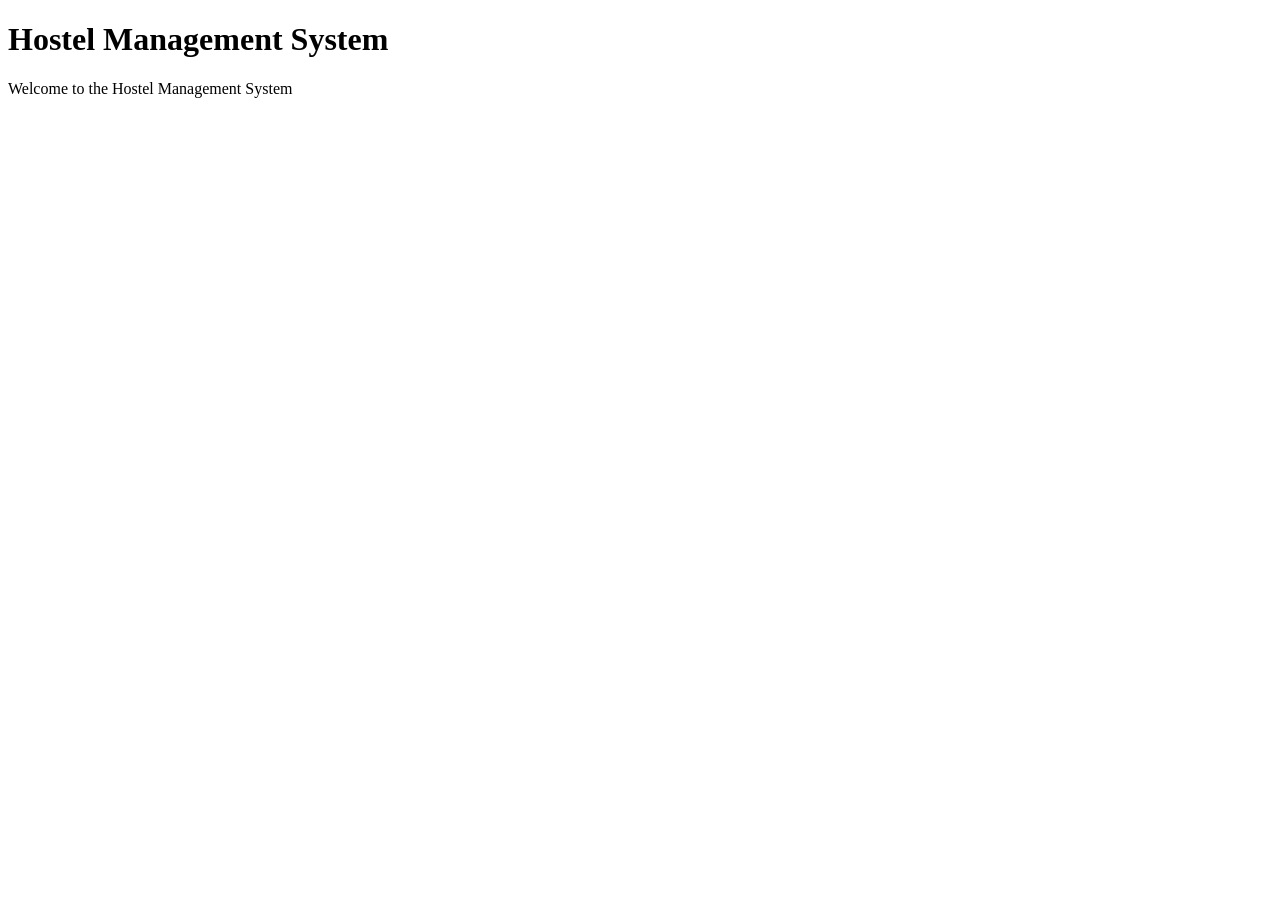
==== index.html @ b4af3daa "feat: Adding home page" ====
<!DOCTYPE html>
<html lang="en">
<head>
    <meta charset="UTF-8">
    <meta name="viewport" content="width=device-width, initial-scale=1.0">
    <title>Hostel Management System</title>
</head>
<body>
    <h1>Hostel Management System</h1>
    <p>Welcome to the Hostel Management System</p>
    <a href=""></a>
</body>
</html>
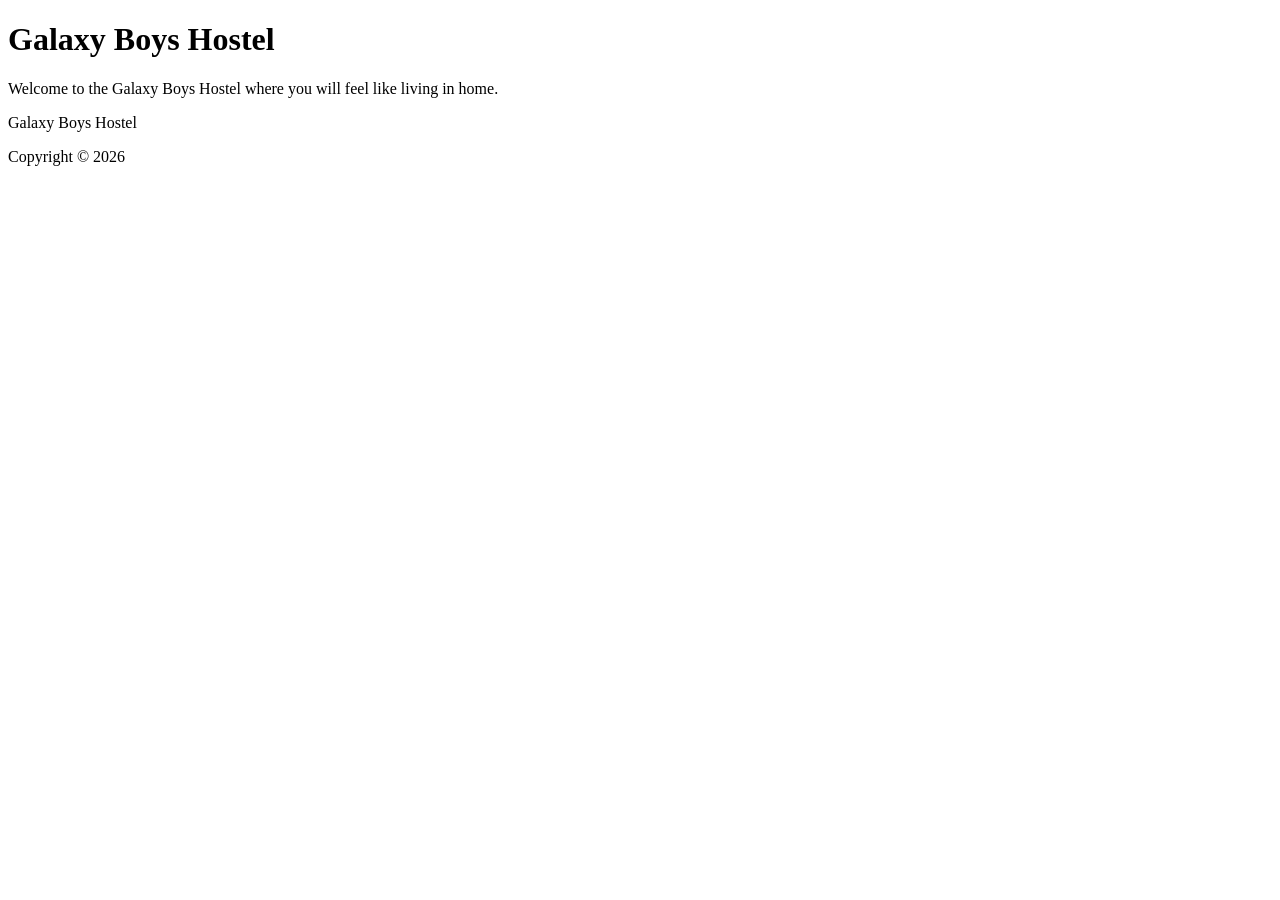
==== commit 23add1db: "Update project files" ====
--- a/index.html
+++ b/index.html
@@ -1,13 +1,19 @@
 <!DOCTYPE html>
 <html lang="en">
-<head>
-    <meta charset="UTF-8">
-    <meta name="viewport" content="width=device-width, initial-scale=1.0">
-    <title>Hostel Management System</title>
-</head>
-<body>
-    <h1>Hostel Management System</h1>
-    <p>Welcome to the Hostel Management System</p>
-    <a href=""></a>
-</body>
+    <head>
+        <meta charset="UTF-8">
+        <meta name="viewport" content="width=device-width, initial-scale=1.0">
+        <title>Hostel Management System</title>
+    </head>
+    <body>
+        <h1>Galaxy Boys Hostel</h1>
+        <p>Welcome to the Galaxy Boys Hostel where you will feel like living in home.</p>
+    </body>
+    <footer class="footer" href="style.css" >
+        <div class="footer-container">
+            <p>Galaxy Boys Hostel</p>
+            <p>Copyright &copy; 2026</p>
+        </div>
+    </footer>
+    <link rel="stylesheet" href="style.css">
 </html>
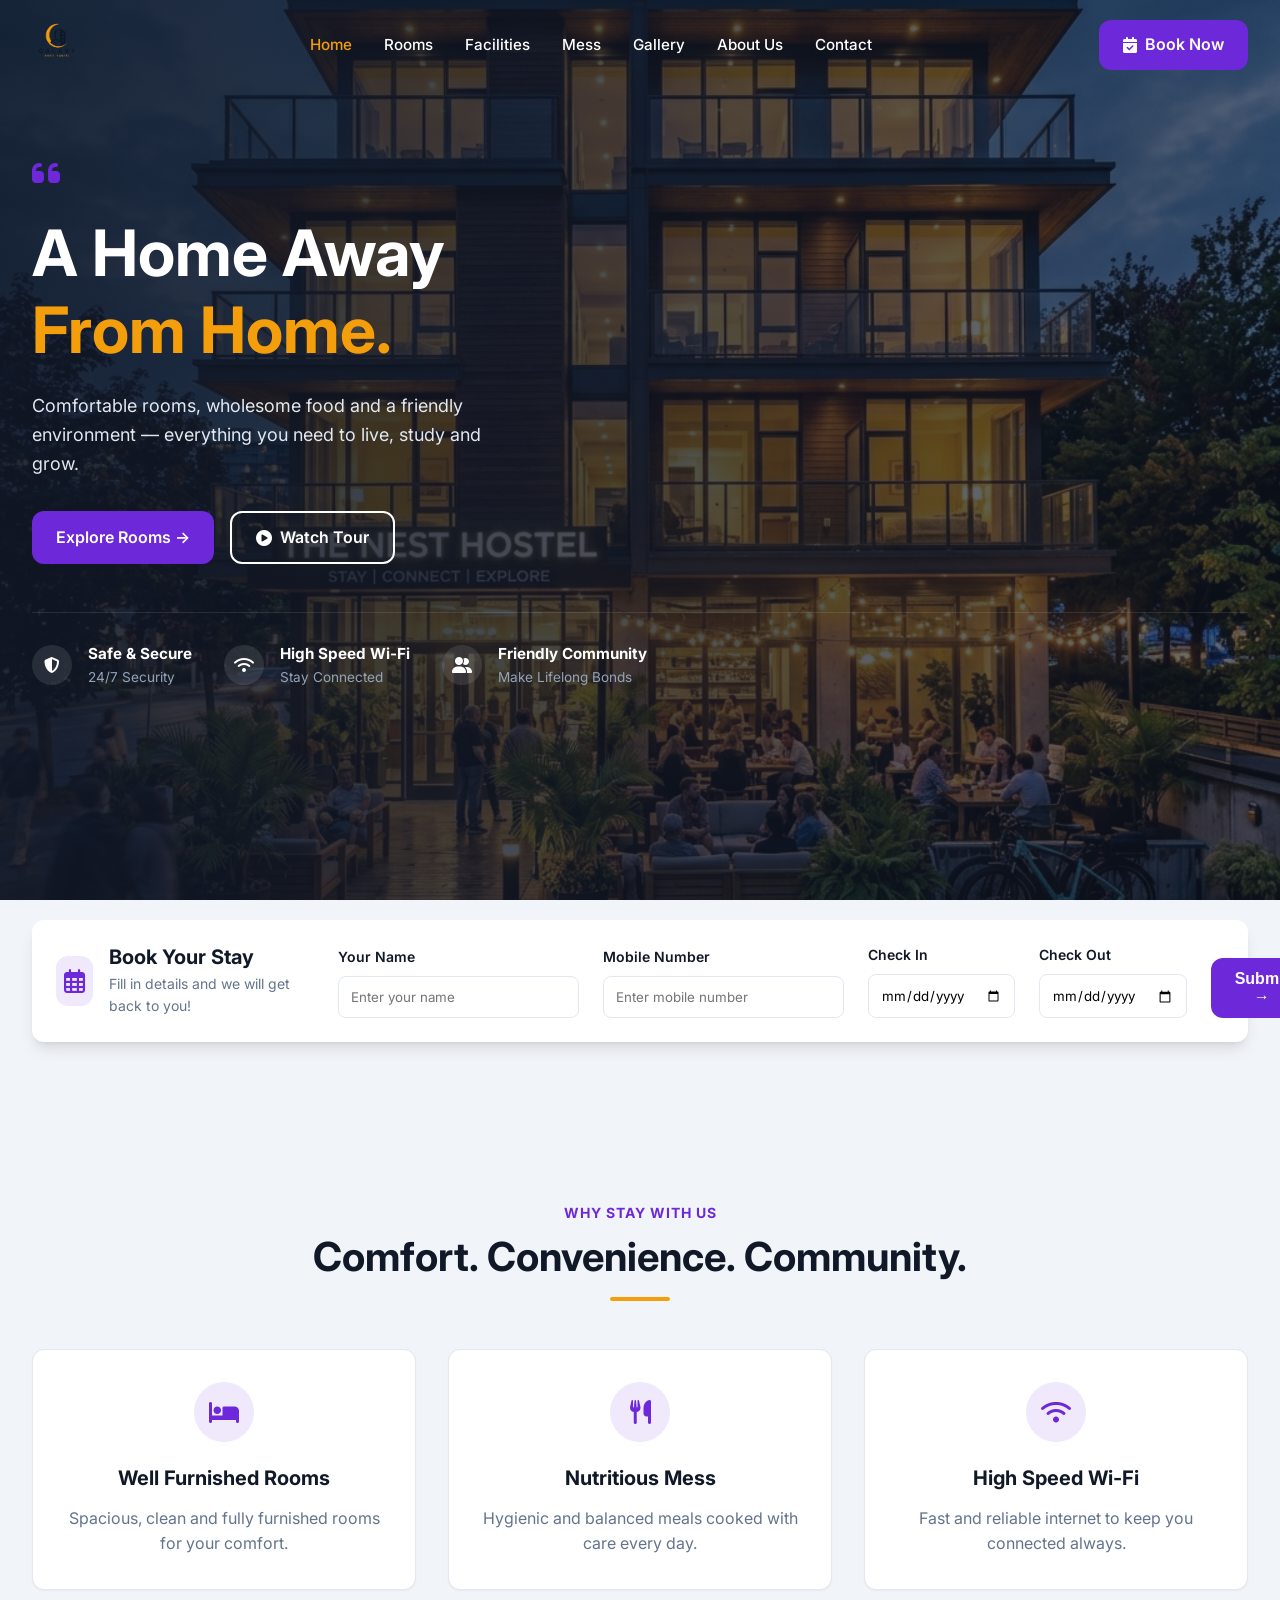
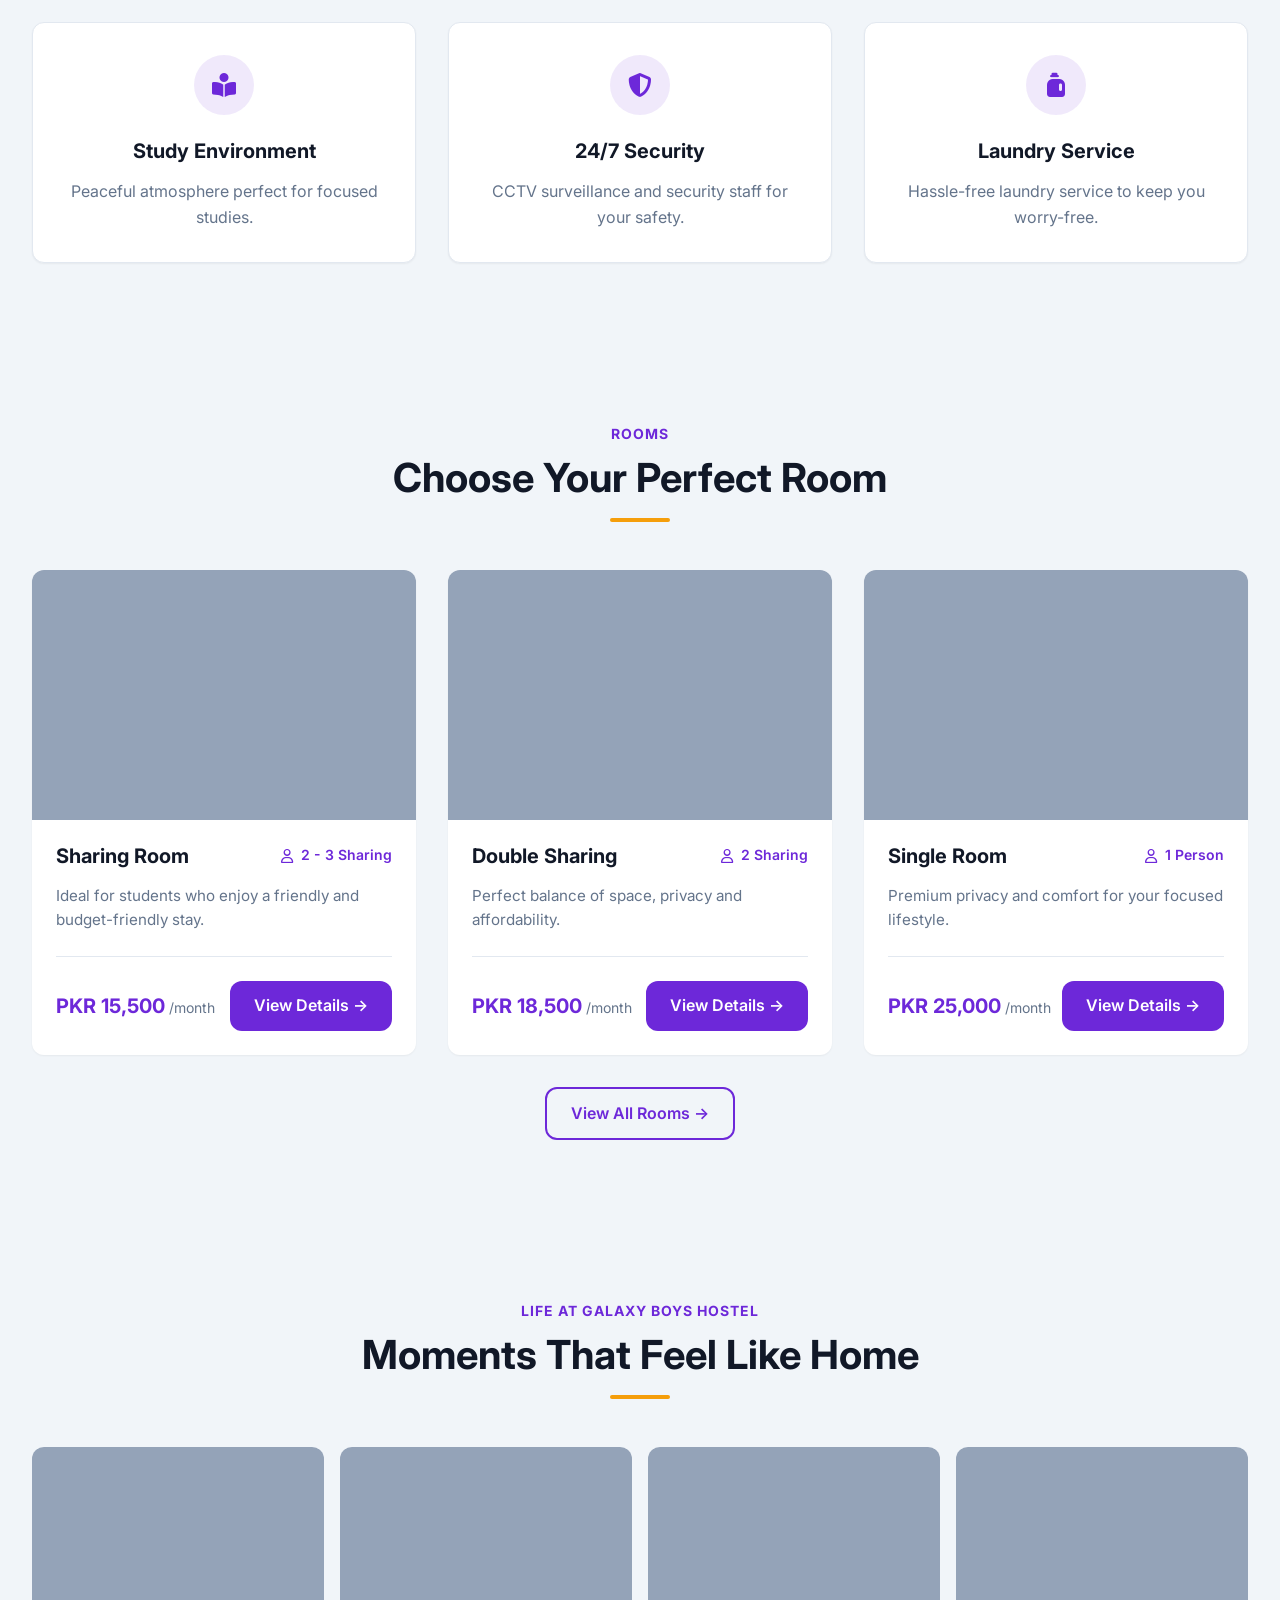
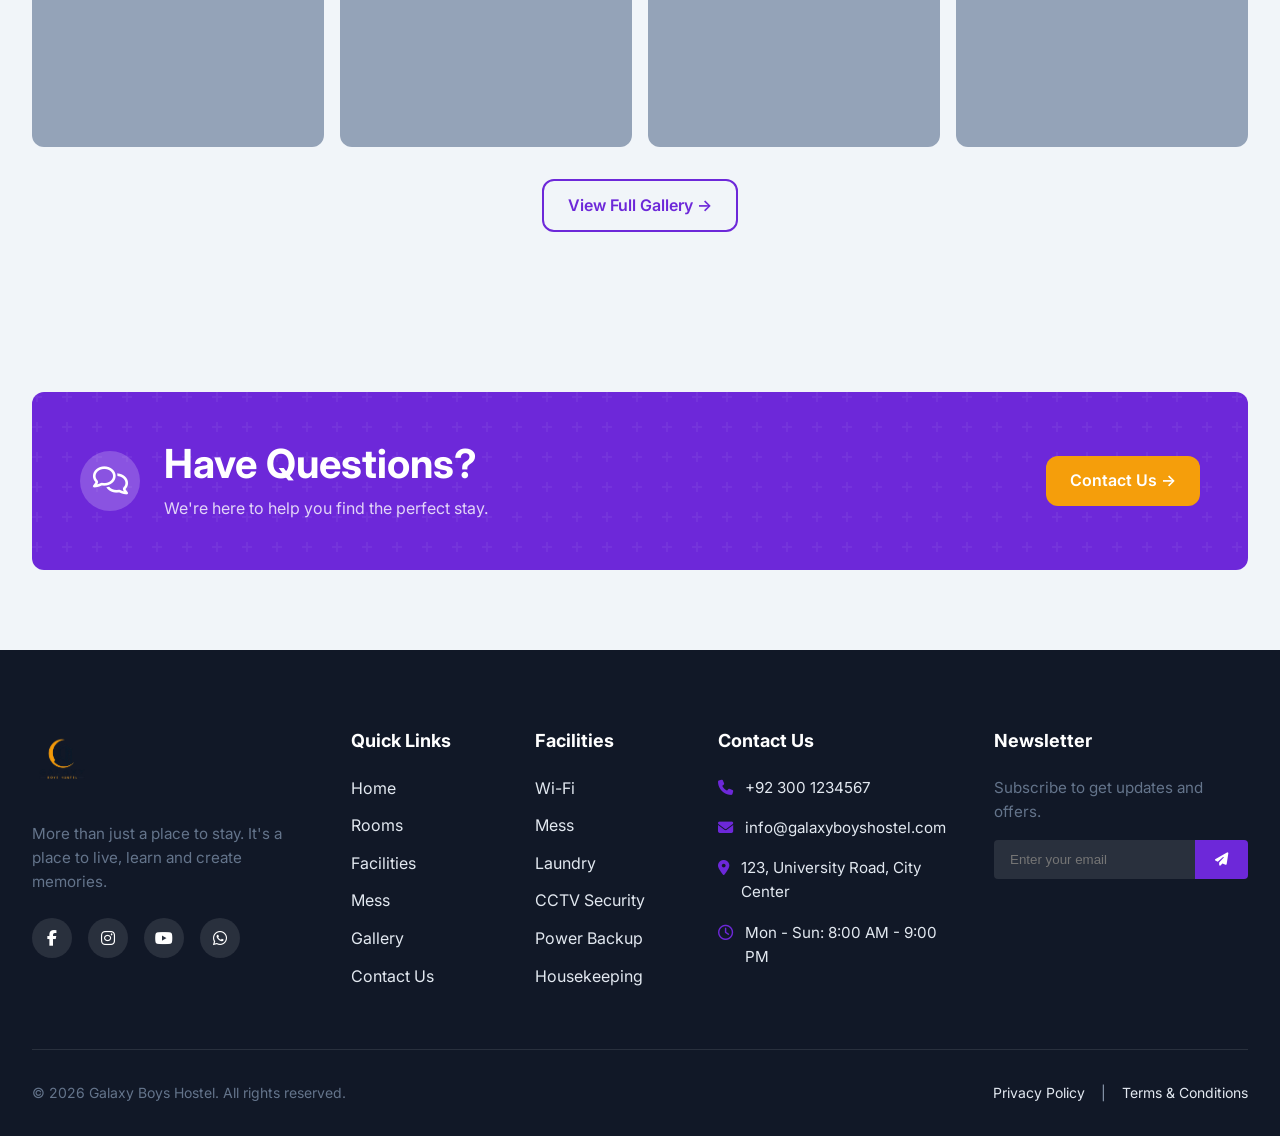
==== commit 928dea4a: "Deploy fixed relative URLs to GitHub Pages" ====
--- a/index.html
+++ b/index.html
@@ -1,19 +1,337 @@
 <!DOCTYPE html>
 <html lang="en">
-    <head>
-        <meta charset="UTF-8">
-        <meta name="viewport" content="width=device-width, initial-scale=1.0">
-        <title>Hostel Management System</title>
-    </head>
-    <body>
-        <h1>Galaxy Boys Hostel</h1>
-        <p>Welcome to the Galaxy Boys Hostel where you will feel like living in home.</p>
-    </body>
-    <footer class="footer" href="style.css" >
-        <div class="footer-container">
-            <p>Galaxy Boys Hostel</p>
-            <p>Copyright &copy; 2026</p>
+<head>
+    <meta charset="UTF-8">
+    <meta name="viewport" content="width=device-width, initial-scale=1.0">
+    <title>Galaxy Boys Hostel - A Home Away From Home</title>
+    <!-- Google Fonts: Inter -->
+    <link rel="preconnect" href="https://fonts.googleapis.com">
+    <link rel="preconnect" href="https://fonts.gstatic.com" crossorigin>
+    <link href="https://fonts.googleapis.com/css2?family=Inter:wght@300;400;500;600;700;800&display=swap" rel="stylesheet">
+    <!-- Font Awesome for Icons -->
+    <link rel="stylesheet" href="https://cdnjs.cloudflare.com/ajax/libs/font-awesome/6.4.0/css/all.min.css">
+    <!-- Custom CSS -->
+    <link rel="stylesheet" href="static/css/style.css">
+</head>
+<body>
+
+    <!-- Header Navigation -->
+    <header class="navbar">
+        <div class="container nav-container">
+            <a href="/" class="logo">
+                <img src="static/images/Logo.png" alt="Galaxy Boys Hostel Logo">
+            </a>
+            <nav class="nav-links">
+                <a href="#" class="active">Home</a>
+                <a href="#rooms">Rooms</a>
+                <a href="#facilities">Facilities</a>
+                <a href="#mess">Mess</a>
+                <a href="#gallery">Gallery</a>
+                <a href="#about">About Us</a>
+                <a href="#contact">Contact</a>
+            </nav>
+            <div class="nav-cta">
+                <a href="#book" class="btn btn-primary"><i class="fa-solid fa-calendar-check"></i> Book Now</a>
+            </div>
+            <button class="mobile-menu-btn"><i class="fa-solid fa-bars"></i></button>
+        </div>
+    </header>
+
+    <!-- Hero Section -->
+    <section class="hero">
+        <div class="hero-overlay"></div>
+        <div class="container hero-content">
+            <div class="hero-text">
+                <div class="quote-icon"><i class="fa-solid fa-quote-left"></i></div>
+                <h1>A Home Away<br><span>From Home.</span></h1>
+                <p>Comfortable rooms, wholesome food and a friendly environment &mdash; everything you need to live, study and grow.</p>
+                <div class="hero-buttons">
+                    <a href="#rooms" class="btn btn-primary">Explore Rooms &rarr;</a>
+                    <a href="#tour" class="btn btn-outline-light"><i class="fa-solid fa-circle-play"></i> Watch Tour</a>
+                </div>
+                
+                <div class="hero-features">
+                    <div class="hero-feature">
+                        <div class="icon"><i class="fa-solid fa-shield-halved"></i></div>
+                        <div>
+                            <h4>Safe & Secure</h4>
+                            <p>24/7 Security</p>
+                        </div>
+                    </div>
+                    <div class="hero-feature">
+                        <div class="icon"><i class="fa-solid fa-wifi"></i></div>
+                        <div>
+                            <h4>High Speed Wi-Fi</h4>
+                            <p>Stay Connected</p>
+                        </div>
+                    </div>
+                    <div class="hero-feature">
+                        <div class="icon"><i class="fa-solid fa-user-group"></i></div>
+                        <div>
+                            <h4>Friendly Community</h4>
+                            <p>Make Lifelong Bonds</p>
+                        </div>
+                    </div>
+                </div>
+            </div>
+            <div class="hero-image-placeholder">
+                <!-- We will add a background image to the hero section instead -->
+            </div>
+        </div>
+    </section>
+
+    <!-- Booking Bar -->
+    <section id="book" class="booking-section">
+        <div class="container">
+            <div class="booking-card">
+                <div class="booking-header">
+                    <div class="icon-box"><i class="fa-regular fa-calendar-days"></i></div>
+                    <div>
+                        <h3>Book Your Stay</h3>
+                        <p>Fill in details and we will get back to you!</p>
+                    </div>
+                </div>
+                <form class="booking-form" onsubmit="event.preventDefault(); alert('Booking form submitted!');">
+                    <div class="form-group">
+                        <label>Your Name</label>
+                        <input type="text" placeholder="Enter your name" required>
+                    </div>
+                    <div class="form-group">
+                        <label>Mobile Number</label>
+                        <input type="tel" placeholder="Enter mobile number" required>
+                    </div>
+                    <div class="form-group">
+                        <label>Check In</label>
+                        <input type="date" required>
+                    </div>
+                    <div class="form-group">
+                        <label>Check Out</label>
+                        <input type="date" required>
+                    </div>
+                    <button type="submit" class="btn btn-primary">Submit &rarr;</button>
+                </form>
+            </div>
+        </div>
+    </section>
+
+    <!-- Features Section -->
+    <section id="facilities" class="features-section">
+        <div class="container">
+            <div class="section-header text-center">
+                <span class="subtitle">WHY STAY WITH US</span>
+                <h2>Comfort. Convenience. Community.</h2>
+                <div class="divider"></div>
+            </div>
+            
+            <div class="features-grid">
+                <div class="feature-card">
+                    <div class="icon"><i class="fa-solid fa-bed"></i></div>
+                    <h3>Well Furnished Rooms</h3>
+                    <p>Spacious, clean and fully furnished rooms for your comfort.</p>
+                </div>
+                <div class="feature-card">
+                    <div class="icon"><i class="fa-solid fa-utensils"></i></div>
+                    <h3>Nutritious Mess</h3>
+                    <p>Hygienic and balanced meals cooked with care every day.</p>
+                </div>
+                <div class="feature-card">
+                    <div class="icon"><i class="fa-solid fa-wifi"></i></div>
+                    <h3>High Speed Wi-Fi</h3>
+                    <p>Fast and reliable internet to keep you connected always.</p>
+                </div>
+                <div class="feature-card">
+                    <div class="icon"><i class="fa-solid fa-book-open-reader"></i></div>
+                    <h3>Study Environment</h3>
+                    <p>Peaceful atmosphere perfect for focused studies.</p>
+                </div>
+                <div class="feature-card">
+                    <div class="icon"><i class="fa-solid fa-shield-halved"></i></div>
+                    <h3>24/7 Security</h3>
+                    <p>CCTV surveillance and security staff for your safety.</p>
+                </div>
+                <div class="feature-card">
+                    <div class="icon"><i class="fa-solid fa-jug-detergent"></i></div>
+                    <h3>Laundry Service</h3>
+                    <p>Hassle-free laundry service to keep you worry-free.</p>
+                </div>
+            </div>
+        </div>
+    </section>
+
+    <!-- Rooms Section -->
+    <section id="rooms" class="rooms-section">
+        <div class="container">
+            <div class="section-header text-center">
+                <span class="subtitle">ROOMS</span>
+                <h2>Choose Your Perfect Room</h2>
+                <div class="divider"></div>
+            </div>
+
+            <div class="rooms-grid">
+                <!-- Room Card 1 -->
+                <div class="room-card">
+                    <div class="room-img" style="background-color: #94A3B8;"></div>
+                    <div class="room-content">
+                        <div class="room-header">
+                            <h3>Sharing Room</h3>
+                            <span class="capacity"><i class="fa-regular fa-user"></i> 2 - 3 Sharing</span>
+                        </div>
+                        <p>Ideal for students who enjoy a friendly and budget-friendly stay.</p>
+                        <div class="room-footer">
+                            <div class="price"><span>PKR 15,500</span> /month</div>
+                            <a href="#" class="btn btn-primary">View Details &rarr;</a>
+                        </div>
+                    </div>
+                </div>
+                
+                <!-- Room Card 2 -->
+                <div class="room-card">
+                    <div class="room-img" style="background-color: #94A3B8;"></div>
+                    <div class="room-content">
+                        <div class="room-header">
+                            <h3>Double Sharing</h3>
+                            <span class="capacity"><i class="fa-regular fa-user"></i> 2 Sharing</span>
+                        </div>
+                        <p>Perfect balance of space, privacy and affordability.</p>
+                        <div class="room-footer">
+                            <div class="price"><span>PKR 18,500</span> /month</div>
+                            <a href="#" class="btn btn-primary">View Details &rarr;</a>
+                        </div>
+                    </div>
+                </div>
+                
+                <!-- Room Card 3 -->
+                <div class="room-card">
+                    <div class="room-img" style="background-color: #94A3B8;"></div>
+                    <div class="room-content">
+                        <div class="room-header">
+                            <h3>Single Room</h3>
+                            <span class="capacity"><i class="fa-regular fa-user"></i> 1 Person</span>
+                        </div>
+                        <p>Premium privacy and comfort for your focused lifestyle.</p>
+                        <div class="room-footer">
+                            <div class="price"><span>PKR 25,000</span> /month</div>
+                            <a href="#" class="btn btn-primary">View Details &rarr;</a>
+                        </div>
+                    </div>
+                </div>
+            </div>
+            
+            <div class="text-center mt-4">
+                <a href="#rooms" class="btn btn-outline-primary">View All Rooms &rarr;</a>
+            </div>
+        </div>
+    </section>
+
+    <!-- Gallery Section -->
+    <section id="gallery" class="gallery-section">
+        <div class="container">
+            <div class="section-header text-center">
+                <span class="subtitle">LIFE AT GALAXY BOYS HOSTEL</span>
+                <h2>Moments That Feel Like Home</h2>
+                <div class="divider"></div>
+            </div>
+
+            <div class="gallery-grid">
+                <div class="gallery-img" style="background-color: #94A3B8;"></div>
+                <div class="gallery-img" style="background-color: #94A3B8;"></div>
+                <div class="gallery-img" style="background-color: #94A3B8;"></div>
+                <div class="gallery-img" style="background-color: #94A3B8;"></div>
+            </div>
+            
+            <div class="text-center mt-4">
+                <a href="#gallery" class="btn btn-outline-primary">View Full Gallery &rarr;</a>
+            </div>
+        </div>
+    </section>
+
+    <!-- CTA Section -->
+    <section class="cta-section">
+        <div class="container">
+            <div class="cta-card">
+                <div class="cta-content">
+                    <div class="icon-box"><i class="fa-regular fa-comments"></i></div>
+                    <div>
+                        <h2>Have Questions?</h2>
+                        <p>We're here to help you find the perfect stay.</p>
+                    </div>
+                </div>
+                <a href="#contact" class="btn btn-accent">Contact Us &rarr;</a>
+            </div>
+        </div>
+    </section>
+
+    <!-- Footer -->
+    <footer id="contact" class="footer">
+        <div class="container">
+            <div class="footer-grid">
+                <div class="footer-about">
+                    <img src="static/images/Logo.png" alt="Logo" class="footer-logo">
+                    <p>More than just a place to stay. It's a place to live, learn and create memories.</p>
+                    <div class="social-links">
+                        <a href="#"><i class="fa-brands fa-facebook-f"></i></a>
+                        <a href="#"><i class="fa-brands fa-instagram"></i></a>
+                        <a href="#"><i class="fa-brands fa-youtube"></i></a>
+                        <a href="#"><i class="fa-brands fa-whatsapp"></i></a>
+                    </div>
+                </div>
+                
+                <div class="footer-links">
+                    <h3>Quick Links</h3>
+                    <ul>
+                        <li><a href="#">Home</a></li>
+                        <li><a href="#rooms">Rooms</a></li>
+                        <li><a href="#facilities">Facilities</a></li>
+                        <li><a href="#mess">Mess</a></li>
+                        <li><a href="#gallery">Gallery</a></li>
+                        <li><a href="#contact">Contact Us</a></li>
+                    </ul>
+                </div>
+                
+                <div class="footer-links">
+                    <h3>Facilities</h3>
+                    <ul>
+                        <li><a href="#">Wi-Fi</a></li>
+                        <li><a href="#">Mess</a></li>
+                        <li><a href="#">Laundry</a></li>
+                        <li><a href="#">CCTV Security</a></li>
+                        <li><a href="#">Power Backup</a></li>
+                        <li><a href="#">Housekeeping</a></li>
+                    </ul>
+                </div>
+                
+                <div class="footer-contact">
+                    <h3>Contact Us</h3>
+                    <ul>
+                        <li><i class="fa-solid fa-phone"></i> +92 300 1234567</li>
+                        <li><i class="fa-solid fa-envelope"></i> info@galaxyboyshostel.com</li>
+                        <li><i class="fa-solid fa-location-dot"></i> 123, University Road, City Center</li>
+                        <li><i class="fa-regular fa-clock"></i> Mon - Sun: 8:00 AM - 9:00 PM</li>
+                    </ul>
+                </div>
+                
+                <div class="footer-newsletter">
+                    <h3>Newsletter</h3>
+                    <p>Subscribe to get updates and offers.</p>
+                    <form class="newsletter-form" onsubmit="event.preventDefault();">
+                        <input type="email" placeholder="Enter your email" required>
+                        <button type="submit"><i class="fa-solid fa-paper-plane"></i></button>
+                    </form>
+                </div>
+            </div>
+            
+            <div class="footer-bottom">
+                <p>&copy; 2026 Galaxy Boys Hostel. All rights reserved.</p>
+                <div class="legal-links">
+                    <a href="#">Privacy Policy</a>
+                    <span>|</span>
+                    <a href="#">Terms & Conditions</a>
+                </div>
+            </div>
         </div>
     </footer>
-    <link rel="stylesheet" href="style.css">
+
+    <!-- Custom JS -->
+    <script src="static/js/main.js"></script>
+</body>
 </html>
--- a/static/css/style.css
+++ b/static/css/style.css
@@ -0,0 +1,749 @@
+/* 
+   Galaxy Boys Hostel - Custom CSS
+   Palette: Calm & Professional
+   - Midnight Blue: #111827
+   - Royal Purple: #6D28D9
+   - Gold: #F59E0B
+   - Slate Gray: #94A3B8
+   - Soft White: #F1F5F9
+*/
+
+:root {
+    --primary: #111827;       /* Midnight Blue */
+    --secondary: #6D28D9;     /* Royal Purple */
+    --secondary-hover: #5b21b6;
+    --accent: #F59E0B;        /* Gold */
+    --accent-hover: #d97706;
+    --neutral: #94A3B8;       /* Slate Gray */
+    --neutral-light: #e2e8f0;
+    --bg-color: #F1F5F9;      /* Soft White */
+    --white: #ffffff;
+    --text-dark: #111827;
+    --text-muted: #64748b;
+    
+    --shadow-sm: 0 1px 2px 0 rgb(0 0 0 / 0.05);
+    --shadow-md: 0 4px 6px -1px rgb(0 0 0 / 0.1), 0 2px 4px -2px rgb(0 0 0 / 0.1);
+    --shadow-lg: 0 10px 15px -3px rgb(0 0 0 / 0.1), 0 4px 6px -4px rgb(0 0 0 / 0.1);
+    
+    --border-radius: 12px;
+    --transition: all 0.3s ease;
+}
+
+* {
+    margin: 0;
+    padding: 0;
+    box-sizing: border-box;
+}
+
+html {
+    scroll-behavior: smooth;
+}
+
+body {
+    font-family: 'Inter', sans-serif;
+    background-color: var(--bg-color);
+    color: var(--text-dark);
+    line-height: 1.6;
+}
+
+.container {
+    max-width: 1280px;
+    margin: 0 auto;
+    padding: 0 2rem;
+}
+
+a {
+    text-decoration: none;
+    color: inherit;
+    transition: var(--transition);
+}
+
+ul {
+    list-style: none;
+}
+
+/* Typography */
+h1, h2, h3, h4, h5, h6 {
+    font-weight: 700;
+    line-height: 1.2;
+    color: var(--primary);
+}
+
+h1 { font-size: 3.5rem; }
+h2 { font-size: 2.5rem; }
+h3 { font-size: 1.5rem; }
+
+p {
+    color: var(--text-muted);
+}
+
+.text-center { text-align: center; }
+.mt-4 { margin-top: 2rem; }
+
+/* Buttons */
+.btn {
+    display: inline-flex;
+    align-items: center;
+    justify-content: center;
+    gap: 0.5rem;
+    padding: 0.75rem 1.5rem;
+    font-weight: 600;
+    border-radius: var(--border-radius);
+    cursor: pointer;
+    transition: var(--transition);
+    border: none;
+    font-size: 1rem;
+}
+
+.btn-primary {
+    background-color: var(--secondary);
+    color: var(--white);
+}
+
+.btn-primary:hover {
+    background-color: var(--secondary-hover);
+    transform: translateY(-2px);
+    box-shadow: var(--shadow-md);
+}
+
+.btn-accent {
+    background-color: var(--accent);
+    color: var(--white);
+}
+
+.btn-accent:hover {
+    background-color: var(--accent-hover);
+    transform: translateY(-2px);
+    box-shadow: var(--shadow-md);
+}
+
+.btn-outline-primary {
+    background-color: transparent;
+    border: 2px solid var(--secondary);
+    color: var(--secondary);
+}
+
+.btn-outline-primary:hover {
+    background-color: var(--secondary);
+    color: var(--white);
+}
+
+.btn-outline-light {
+    background-color: transparent;
+    border: 2px solid var(--white);
+    color: var(--white);
+}
+
+.btn-outline-light:hover {
+    background-color: rgba(255, 255, 255, 0.1);
+}
+
+/* Navbar */
+.navbar {
+    position: fixed;
+    top: 0;
+    left: 0;
+    width: 100%;
+    z-index: 1000;
+    background-color: transparent;
+    padding: 1rem 0;
+    transition: var(--transition);
+}
+
+.navbar.scrolled {
+    background-color: var(--primary);
+    box-shadow: var(--shadow-md);
+    padding: 0.5rem 0;
+}
+
+.nav-container {
+    display: flex;
+    justify-content: space-between;
+    align-items: center;
+}
+
+.logo img {
+    height: 50px;
+}
+
+.nav-links {
+    display: flex;
+    gap: 2rem;
+}
+
+.nav-links a {
+    color: var(--white);
+    font-weight: 500;
+    font-size: 0.95rem;
+}
+
+.nav-links a:hover, .nav-links a.active {
+    color: var(--accent);
+}
+
+.mobile-menu-btn {
+    display: none;
+    background: transparent;
+    border: none;
+    color: var(--white);
+    font-size: 1.5rem;
+    cursor: pointer;
+}
+
+/* Hero Section */
+.hero {
+    position: relative;
+    height: 100vh;
+    min-height: 800px;
+    background-color: var(--primary);
+    background-image: linear-gradient(to right, rgba(17, 24, 39, 0.9) 0%, rgba(17, 24, 39, 0.6) 100%), url('../images/hero-bg.png');
+    background-size: cover;
+    background-position: center;
+    display: flex;
+    align-items: center;
+    color: var(--white);
+    padding-top: 5rem;
+}
+
+.hero-content {
+    display: grid;
+    grid-template-columns: 1fr;
+    gap: 4rem;
+    width: 100%;
+}
+
+.hero-text .quote-icon {
+    color: var(--secondary);
+    font-size: 2rem;
+    margin-bottom: 1rem;
+}
+
+.hero-text h1 {
+    color: var(--white);
+    font-size: 4rem;
+    margin-bottom: 1.5rem;
+}
+
+.hero-text h1 span {
+    color: var(--accent);
+}
+
+.hero-text p {
+    color: var(--neutral-light);
+    font-size: 1.125rem;
+    max-width: 500px;
+    margin-bottom: 2rem;
+}
+
+.hero-buttons {
+    display: flex;
+    gap: 1rem;
+    margin-bottom: 3rem;
+}
+
+.hero-features {
+    display: flex;
+    gap: 2rem;
+    border-top: 1px solid rgba(255, 255, 255, 0.1);
+    padding-top: 2rem;
+}
+
+.hero-feature {
+    display: flex;
+    align-items: flex-start;
+    gap: 1rem;
+}
+
+.hero-feature .icon {
+    color: var(--white);
+    background-color: rgba(255, 255, 255, 0.1);
+    width: 40px;
+    height: 40px;
+    border-radius: 50%;
+    display: flex;
+    align-items: center;
+    justify-content: center;
+}
+
+.hero-feature h4 {
+    color: var(--white);
+    font-size: 0.95rem;
+    margin-bottom: 0.2rem;
+}
+
+.hero-feature p {
+    color: var(--neutral);
+    font-size: 0.85rem;
+    margin: 0;
+}
+
+/* Booking Section */
+.booking-section {
+    margin-top: -60px;
+    position: relative;
+    z-index: 10;
+}
+
+.booking-card {
+    background-color: var(--white);
+    border-radius: var(--border-radius);
+    box-shadow: var(--shadow-lg);
+    padding: 1.5rem;
+    display: flex;
+    align-items: center;
+    gap: 2rem;
+}
+
+.booking-header {
+    display: flex;
+    align-items: center;
+    gap: 1rem;
+    min-width: 250px;
+}
+
+.booking-header .icon-box {
+    background-color: rgba(109, 40, 217, 0.1);
+    color: var(--secondary);
+    width: 50px;
+    height: 50px;
+    border-radius: var(--border-radius);
+    display: flex;
+    align-items: center;
+    justify-content: center;
+    font-size: 1.5rem;
+}
+
+.booking-header h3 {
+    font-size: 1.25rem;
+    margin-bottom: 0.25rem;
+}
+
+.booking-header p {
+    font-size: 0.875rem;
+    margin: 0;
+}
+
+.booking-form {
+    display: flex;
+    gap: 1.5rem;
+    flex-grow: 1;
+    align-items: flex-end;
+}
+
+.form-group {
+    display: flex;
+    flex-direction: column;
+    gap: 0.5rem;
+    flex: 1;
+}
+
+.form-group label {
+    font-size: 0.875rem;
+    font-weight: 600;
+    color: var(--primary);
+}
+
+.form-group input {
+    padding: 0.75rem;
+    border: 1px solid var(--neutral-light);
+    border-radius: 8px;
+    font-family: inherit;
+    transition: var(--transition);
+}
+
+.form-group input:focus {
+    outline: none;
+    border-color: var(--secondary);
+    box-shadow: 0 0 0 3px rgba(109, 40, 217, 0.1);
+}
+
+/* Sections Global */
+section {
+    padding: 5rem 0;
+}
+
+.section-header {
+    margin-bottom: 3rem;
+}
+
+.subtitle {
+    color: var(--secondary);
+    font-weight: 700;
+    font-size: 0.875rem;
+    letter-spacing: 1px;
+    text-transform: uppercase;
+    display: block;
+    margin-bottom: 0.5rem;
+}
+
+.divider {
+    height: 4px;
+    width: 60px;
+    background-color: var(--accent);
+    margin: 1rem auto 0;
+    border-radius: 2px;
+}
+
+/* Features Section */
+.features-grid {
+    display: grid;
+    grid-template-columns: repeat(auto-fit, minmax(300px, 1fr));
+    gap: 2rem;
+}
+
+.feature-card {
+    background-color: var(--white);
+    padding: 2rem;
+    border-radius: var(--border-radius);
+    box-shadow: var(--shadow-sm);
+    text-align: center;
+    transition: var(--transition);
+    border: 1px solid var(--neutral-light);
+}
+
+.feature-card:hover {
+    transform: translateY(-5px);
+    box-shadow: var(--shadow-md);
+    border-color: rgba(109, 40, 217, 0.2);
+}
+
+.feature-card .icon {
+    width: 60px;
+    height: 60px;
+    margin: 0 auto 1.5rem;
+    background-color: rgba(109, 40, 217, 0.1);
+    color: var(--secondary);
+    border-radius: 50%;
+    display: flex;
+    align-items: center;
+    justify-content: center;
+    font-size: 1.5rem;
+    transition: var(--transition);
+}
+
+.feature-card:hover .icon {
+    background-color: var(--secondary);
+    color: var(--white);
+}
+
+.feature-card h3 {
+    margin-bottom: 1rem;
+    font-size: 1.25rem;
+}
+
+/* Rooms Section */
+.rooms-grid {
+    display: grid;
+    grid-template-columns: repeat(auto-fit, minmax(350px, 1fr));
+    gap: 2rem;
+}
+
+.room-card {
+    background-color: var(--white);
+    border-radius: var(--border-radius);
+    overflow: hidden;
+    box-shadow: var(--shadow-sm);
+    transition: var(--transition);
+}
+
+.room-card:hover {
+    box-shadow: var(--shadow-lg);
+    transform: translateY(-5px);
+}
+
+.room-img {
+    height: 250px;
+    background-size: cover;
+    background-position: center;
+}
+
+.room-content {
+    padding: 1.5rem;
+}
+
+.room-header {
+    display: flex;
+    justify-content: space-between;
+    align-items: center;
+    margin-bottom: 1rem;
+}
+
+.room-header h3 {
+    font-size: 1.25rem;
+}
+
+.capacity {
+    color: var(--secondary);
+    font-size: 0.875rem;
+    font-weight: 600;
+    display: flex;
+    align-items: center;
+    gap: 0.5rem;
+}
+
+.room-content p {
+    margin-bottom: 1.5rem;
+    font-size: 0.95rem;
+}
+
+.room-footer {
+    display: flex;
+    justify-content: space-between;
+    align-items: center;
+    padding-top: 1.5rem;
+    border-top: 1px solid var(--neutral-light);
+}
+
+.price {
+    font-size: 0.875rem;
+    color: var(--text-muted);
+}
+
+.price span {
+    font-size: 1.25rem;
+    font-weight: 700;
+    color: var(--secondary);
+}
+
+/* Gallery Section */
+.gallery-grid {
+    display: grid;
+    grid-template-columns: repeat(4, 1fr);
+    gap: 1rem;
+}
+
+.gallery-img {
+    height: 300px;
+    border-radius: var(--border-radius);
+    background-size: cover;
+    background-position: center;
+    transition: var(--transition);
+    cursor: pointer;
+}
+
+.gallery-img:hover {
+    transform: scale(1.02);
+    box-shadow: var(--shadow-md);
+}
+
+/* CTA Section */
+.cta-section {
+    padding-bottom: 0;
+}
+
+.cta-card {
+    background-color: var(--secondary);
+    border-radius: var(--border-radius);
+    padding: 3rem;
+    display: flex;
+    justify-content: space-between;
+    align-items: center;
+    color: var(--white);
+    background-image: url("data:image/svg+xml,%3Csvg width='60' height='60' viewBox='0 0 60 60' xmlns='http://www.w3.org/2000/svg'%3E%3Cg fill='none' fill-rule='evenodd'%3E%3Cg fill='%23ffffff' fill-opacity='0.05'%3E%3Cpath d='M36 34v-4h-2v4h-4v2h4v4h2v-4h4v-2h-4zm0-30V0h-2v4h-4v2h4v4h2V6h4V4h-4zM6 34v-4H4v4H0v2h4v4h2v-4h4v-2H6zM6 4V0H4v4H0v2h4v4h2V6h4V4H6z'/%3E%3C/g%3E%3C/g%3E%3C/svg%3E");
+}
+
+.cta-content {
+    display: flex;
+    align-items: center;
+    gap: 1.5rem;
+}
+
+.cta-content .icon-box {
+    background-color: rgba(255, 255, 255, 0.2);
+    width: 60px;
+    height: 60px;
+    border-radius: 50%;
+    display: flex;
+    align-items: center;
+    justify-content: center;
+    font-size: 1.75rem;
+}
+
+.cta-content h2 {
+    color: var(--white);
+    margin-bottom: 0.5rem;
+}
+
+.cta-content p {
+    color: rgba(255, 255, 255, 0.8);
+    margin: 0;
+}
+
+/* Footer */
+.footer {
+    background-color: var(--primary);
+    color: var(--neutral-light);
+    padding-top: 5rem;
+    margin-top: 5rem;
+}
+
+.footer-grid {
+    display: grid;
+    grid-template-columns: 2fr 1fr 1fr 1.5fr 1.5fr;
+    gap: 3rem;
+    margin-bottom: 3rem;
+}
+
+.footer-logo {
+    height: 60px;
+    margin-bottom: 1.5rem;
+}
+
+.footer-about p {
+    margin-bottom: 1.5rem;
+    font-size: 0.95rem;
+}
+
+.social-links {
+    display: flex;
+    gap: 1rem;
+}
+
+.social-links a {
+    width: 40px;
+    height: 40px;
+    border-radius: 50%;
+    background-color: rgba(255, 255, 255, 0.1);
+    display: flex;
+    align-items: center;
+    justify-content: center;
+    color: var(--white);
+    transition: var(--transition);
+}
+
+.social-links a:hover {
+    background-color: var(--secondary);
+    transform: translateY(-3px);
+}
+
+.footer h3 {
+    color: var(--white);
+    margin-bottom: 1.5rem;
+    font-size: 1.125rem;
+}
+
+.footer-links ul li {
+    margin-bottom: 0.75rem;
+}
+
+.footer-links ul li a:hover {
+    color: var(--accent);
+    padding-left: 5px;
+}
+
+.footer-contact ul li {
+    display: flex;
+    align-items: flex-start;
+    gap: 0.75rem;
+    margin-bottom: 1rem;
+    font-size: 0.95rem;
+}
+
+.footer-contact ul li i {
+    color: var(--secondary);
+    margin-top: 4px;
+}
+
+.footer-newsletter p {
+    margin-bottom: 1rem;
+    font-size: 0.95rem;
+}
+
+.newsletter-form {
+    display: flex;
+}
+
+.newsletter-form input {
+    flex-grow: 1;
+    padding: 0.75rem 1rem;
+    border: none;
+    border-radius: 4px 0 0 4px;
+    background-color: rgba(255, 255, 255, 0.1);
+    color: var(--white);
+}
+
+.newsletter-form input:focus {
+    outline: none;
+    background-color: rgba(255, 255, 255, 0.15);
+}
+
+.newsletter-form button {
+    padding: 0.75rem 1.25rem;
+    border: none;
+    background-color: var(--secondary);
+    color: var(--white);
+    border-radius: 0 4px 4px 0;
+    cursor: pointer;
+    transition: var(--transition);
+}
+
+.newsletter-form button:hover {
+    background-color: var(--secondary-hover);
+}
+
+.footer-bottom {
+    display: flex;
+    justify-content: space-between;
+    align-items: center;
+    padding: 2rem 0;
+    border-top: 1px solid rgba(255, 255, 255, 0.1);
+    font-size: 0.875rem;
+}
+
+.legal-links {
+    display: flex;
+    gap: 1rem;
+}
+
+.legal-links span {
+    color: var(--neutral);
+}
+
+/* Responsive */
+@media (max-width: 1024px) {
+    .booking-card {
+        flex-direction: column;
+        align-items: stretch;
+    }
+    .booking-header {
+        margin-bottom: 1rem;
+    }
+    .footer-grid {
+        grid-template-columns: repeat(2, 1fr);
+    }
+    .gallery-grid {
+        grid-template-columns: repeat(2, 1fr);
+    }
+}
+
+@media (max-width: 768px) {
+    .nav-links, .nav-cta {
+        display: none;
+    }
+    .mobile-menu-btn {
+        display: block;
+    }
+    .hero-content {
+        grid-template-columns: 1fr;
+    }
+    .hero-text h1 {
+        font-size: 3rem;
+    }
+    .hero-features {
+        flex-direction: column;
+    }
+    .booking-form {
+        flex-direction: column;
+    }
+    .cta-card {
+        flex-direction: column;
+        text-align: center;
+        gap: 2rem;
+    }
+    .cta-content {
+        flex-direction: column;
+    }
+    .footer-grid {
+        grid-template-columns: 1fr;
+    }
+}
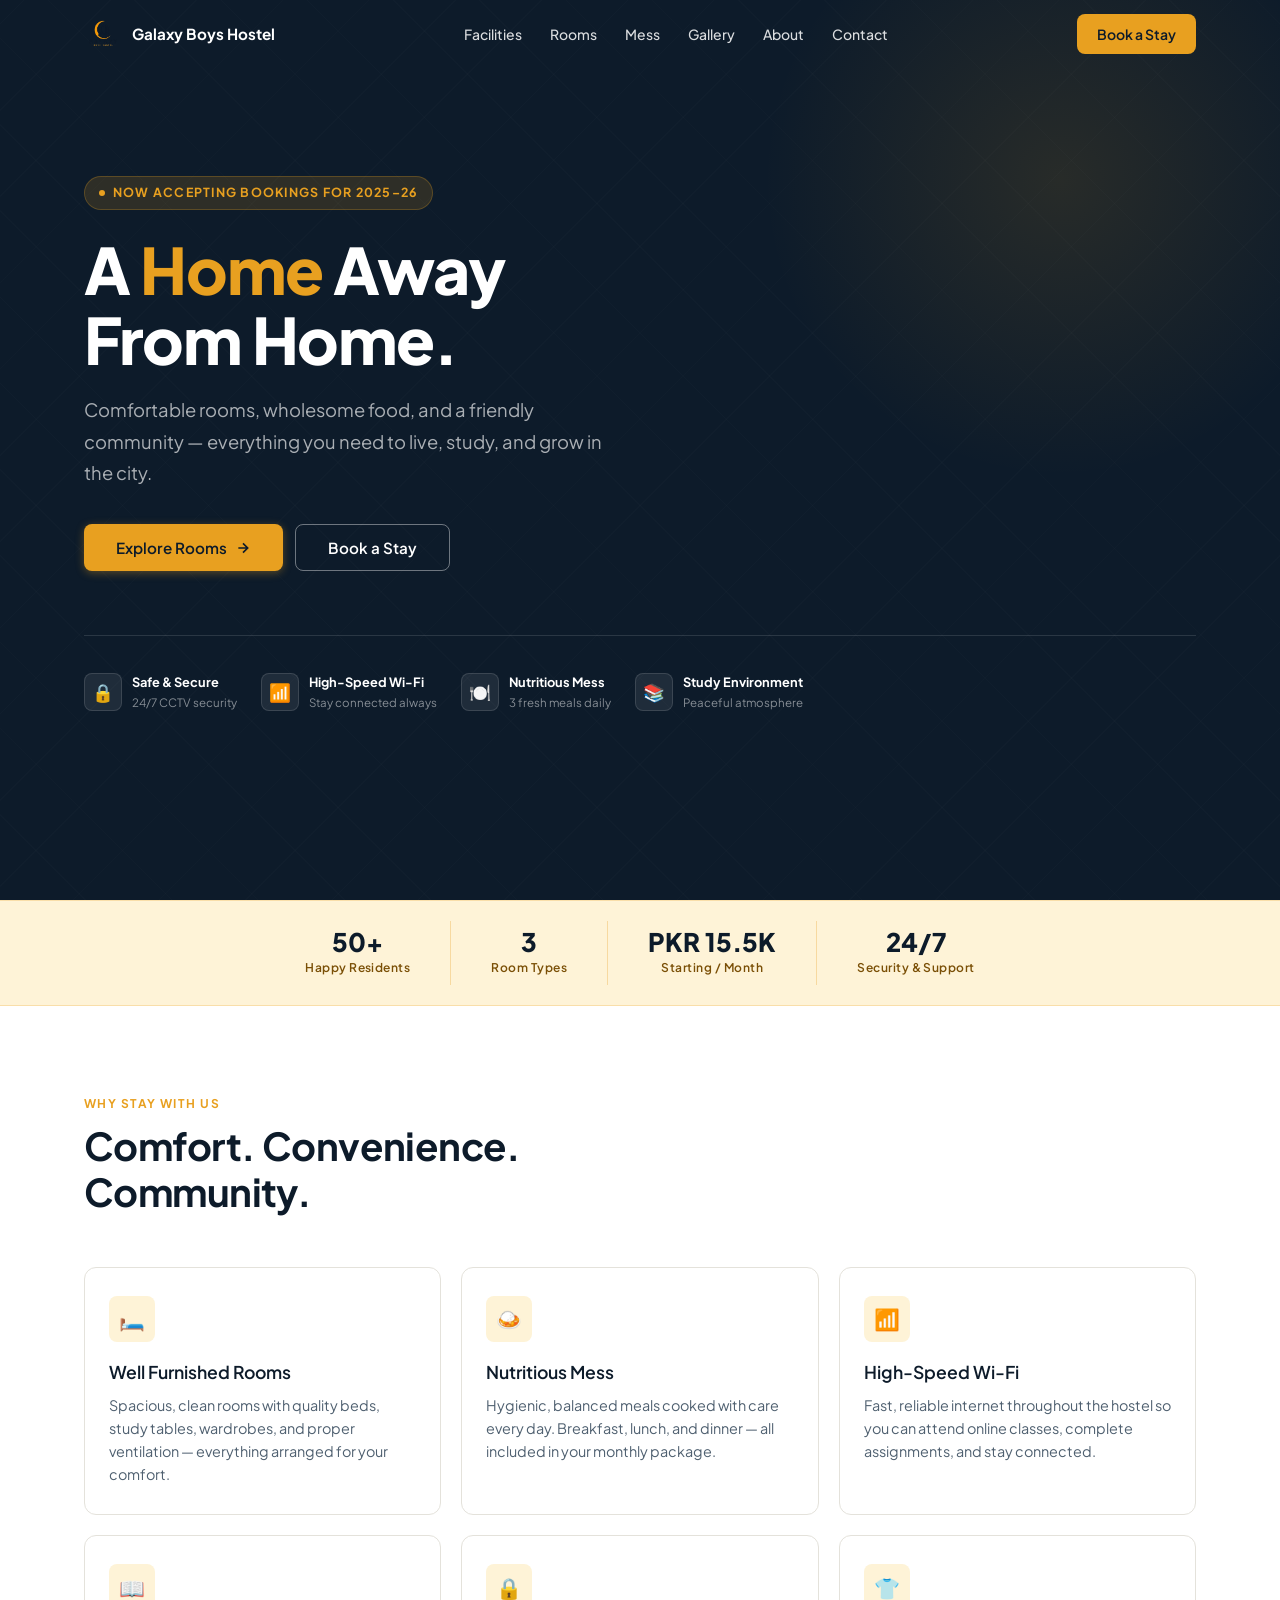
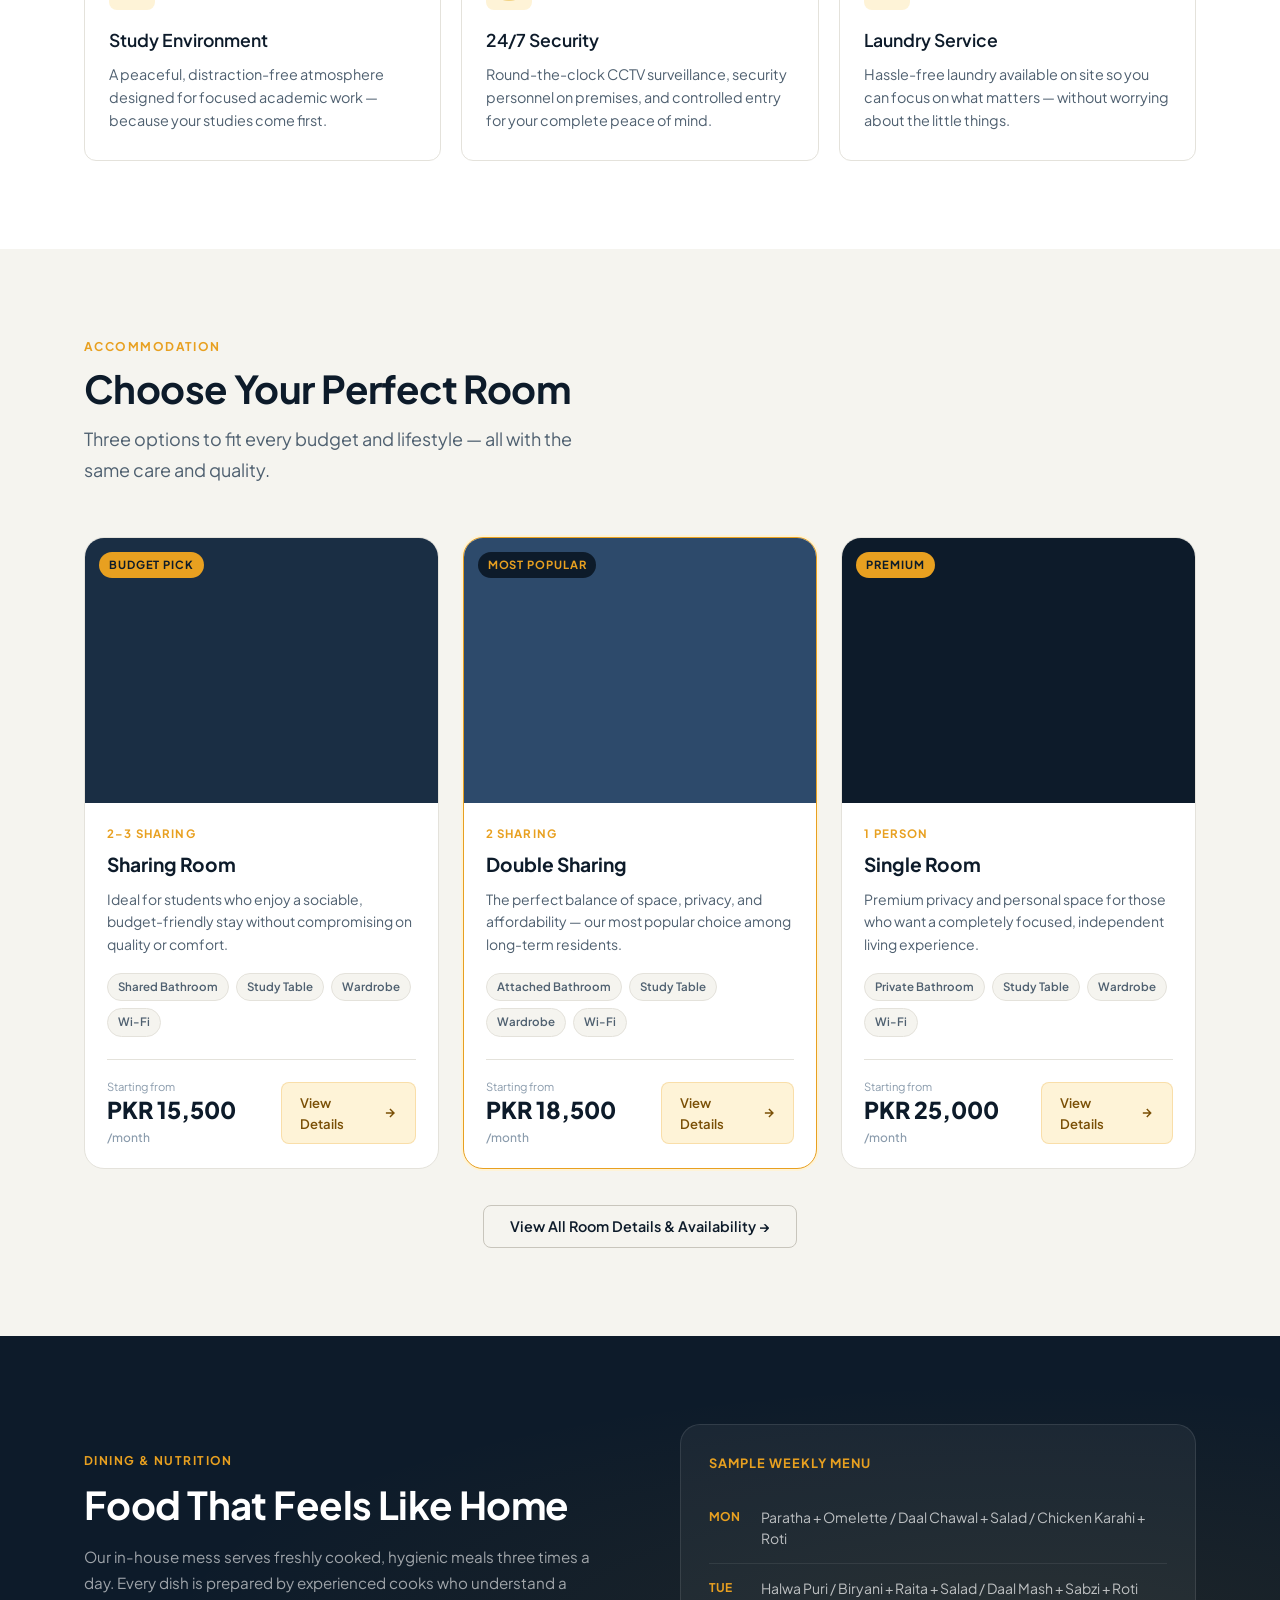
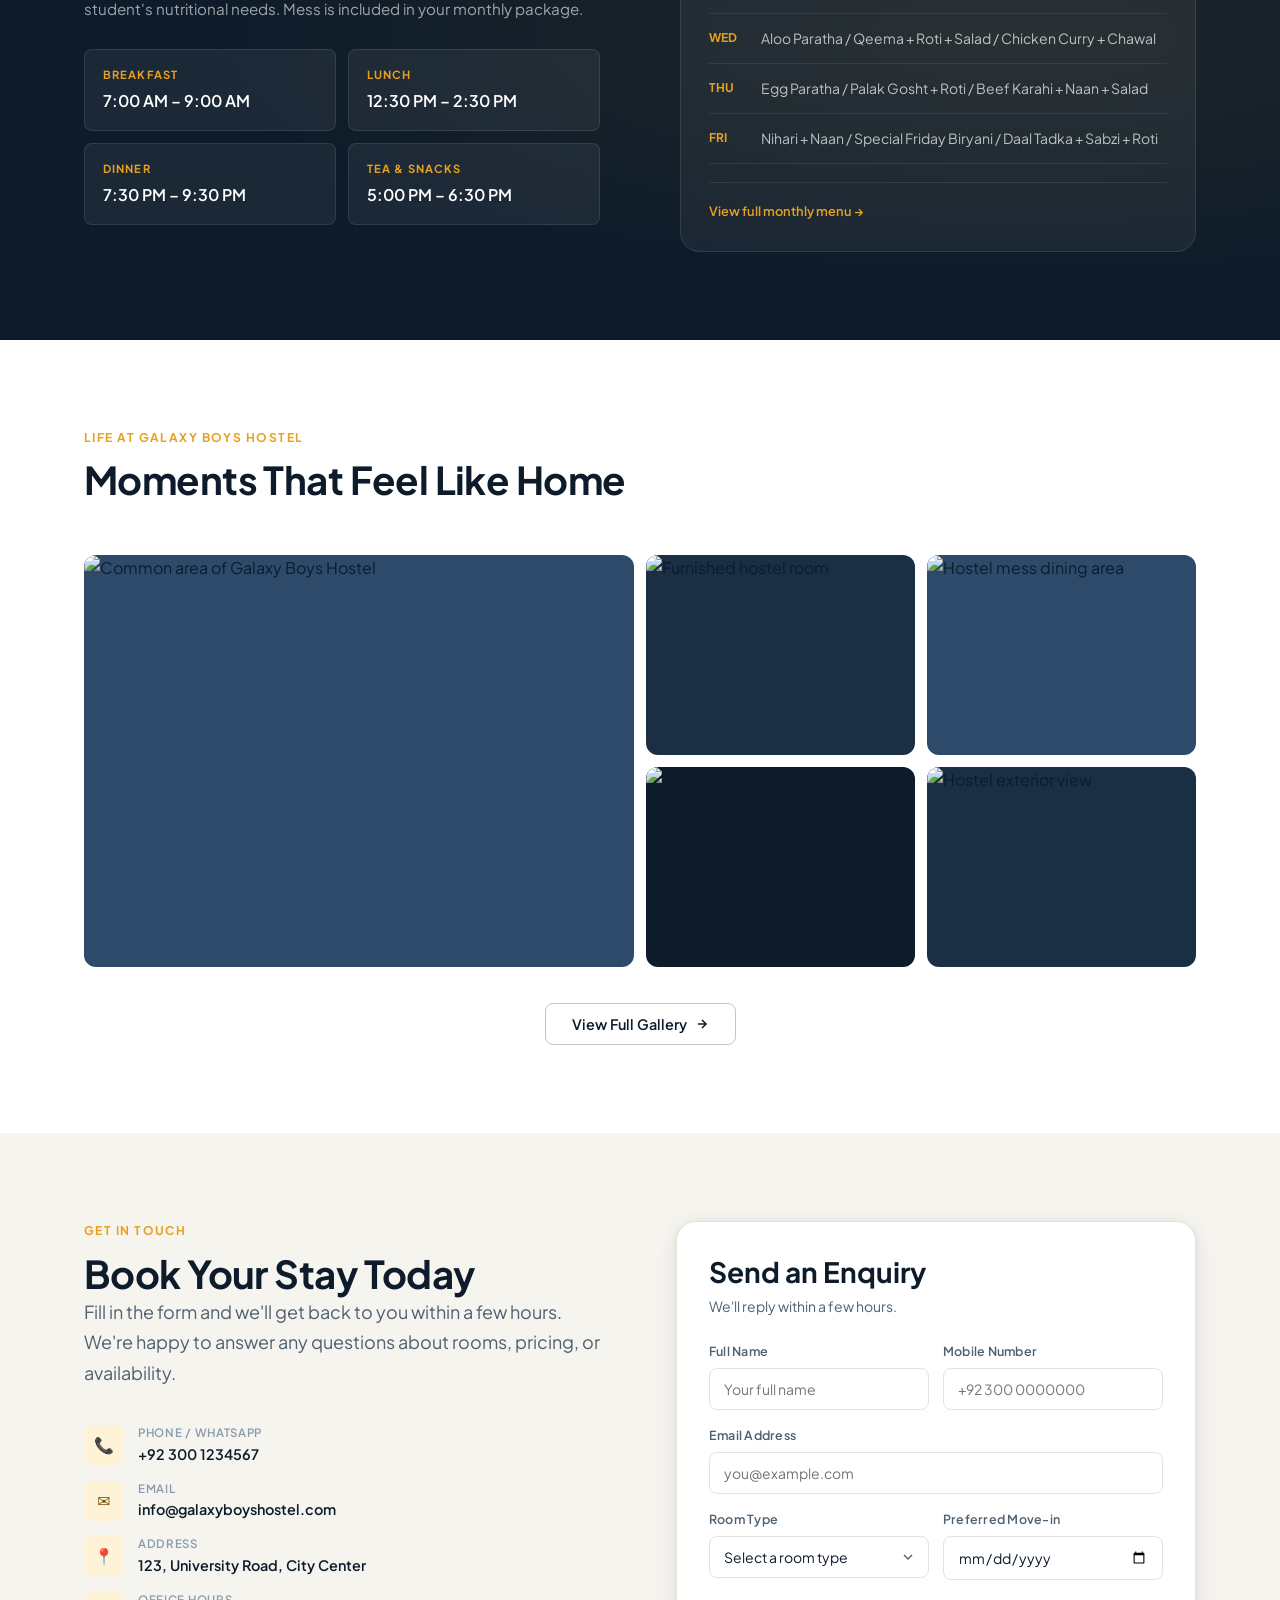
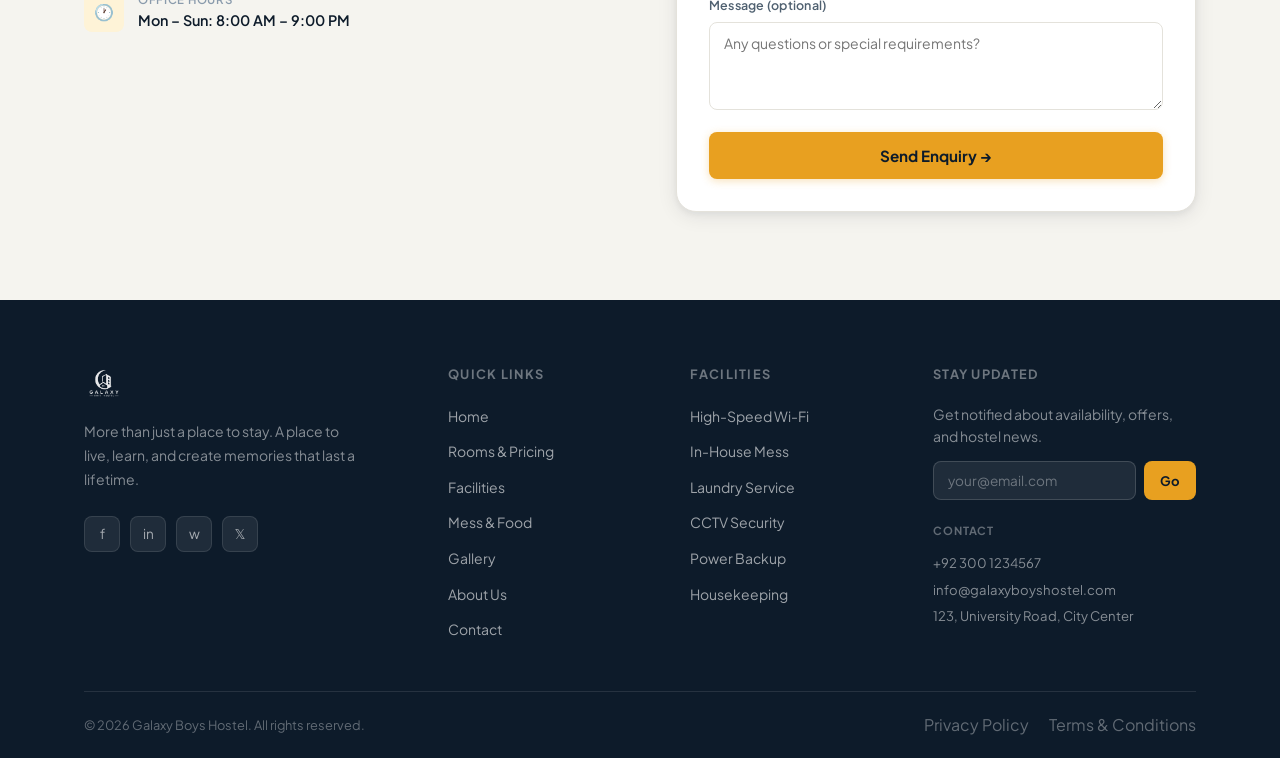
==== commit 41cee566: "Deploy latest changes" ====
--- a/index.html
+++ b/index.html
@@ -1,337 +1,611 @@
 <!DOCTYPE html>
 <html lang="en">
 <head>
-    <meta charset="UTF-8">
-    <meta name="viewport" content="width=device-width, initial-scale=1.0">
-    <title>Galaxy Boys Hostel - A Home Away From Home</title>
-    <!-- Google Fonts: Inter -->
-    <link rel="preconnect" href="https://fonts.googleapis.com">
-    <link rel="preconnect" href="https://fonts.gstatic.com" crossorigin>
-    <link href="https://fonts.googleapis.com/css2?family=Inter:wght@300;400;500;600;700;800&display=swap" rel="stylesheet">
-    <!-- Font Awesome for Icons -->
-    <link rel="stylesheet" href="https://cdnjs.cloudflare.com/ajax/libs/font-awesome/6.4.0/css/all.min.css">
-    <!-- Custom CSS -->
-    <link rel="stylesheet" href="static/css/style.css">
+  <meta charset="UTF-8">
+  <meta name="viewport" content="width=device-width, initial-scale=1.0">
+  <title>Galaxy Boys Hostel — A Home Away From Home</title>
+  <meta name="description" content="Premium boys hostel offering comfortable rooms, wholesome mess, high-speed Wi-Fi and 24/7 security. Starting from PKR 15,500/month. Inquire today.">
+  <meta property="og:title" content="Galaxy Boys Hostel — A Home Away From Home">
+  <meta property="og:description" content="Comfortable rooms, wholesome mess, 24/7 security. Starting from PKR 15,500/month.">
+  <!-- Fonts -->
+  <link rel="preconnect" href="https://fonts.googleapis.com">
+  <link rel="preconnect" href="https://fonts.gstatic.com" crossorigin>
+  <link href="https://fonts.googleapis.com/css2?family=Plus+Jakarta+Sans:wght@400;500;600;700;800&display=swap" rel="stylesheet">
+  <!-- Styles -->
+  <link rel="stylesheet" href="static/css/style.css">
 </head>
 <body>
 
-    <!-- Header Navigation -->
-    <header class="navbar">
-        <div class="container nav-container">
-            <a href="/" class="logo">
-                <img src="static/images/Logo.png" alt="Galaxy Boys Hostel Logo">
+  <!-- ═══════════════════════════════════════
+       NAVIGATION
+  ═══════════════════════════════════════ -->
+  <nav class="navbar" role="navigation" aria-label="Main navigation">
+    <div class="nav-inner">
+      <!-- Logo -->
+      <a href="index.html" class="nav-logo" aria-label="Galaxy Boys Hostel — Home">
+        <img src="static/images/Logo.png" alt="Galaxy Boys Hostel" class="nav-logo-img" onerror="this.style.display='none'">
+        <span class="nav-logo-text">Galaxy Boys Hostel</span>
+      </a>
+
+      <!-- Desktop links -->
+      <ul class="nav-links" role="list">
+        <li><a href="#why-us"    class="nav-link">Facilities</a></li>
+        <li><a href="#rooms"     class="nav-link">Rooms</a></li>
+        <li><a href="#mess"      class="nav-link">Mess</a></li>
+        <li><a href="#gallery"   class="nav-link">Gallery</a></li>
+        <li><a href="about.html" class="nav-link">About</a></li>
+        <li><a href="#contact"   class="nav-link">Contact</a></li>
+      </ul>
+
+      <!-- CTA + Hamburger -->
+      <a href="#booking" class="nav-cta">Book a Stay</a>
+      <button class="nav-toggle" aria-label="Toggle navigation menu" aria-expanded="false">
+        <span></span><span></span><span></span>
+      </button>
+    </div>
+  </nav>
+
+  <!-- Mobile dropdown -->
+  <nav class="nav-mobile" aria-label="Mobile navigation">
+    <a href="#why-us"    class="nav-link">Facilities</a>
+    <a href="#rooms"     class="nav-link">Rooms</a>
+    <a href="#mess"      class="nav-link">Mess</a>
+    <a href="#gallery"   class="nav-link">Gallery</a>
+    <a href="about.html" class="nav-link">About Us</a>
+    <a href="#contact"   class="nav-link">Contact</a>
+    <a href="#booking"   class="nav-cta btn btn-primary">Book a Stay →</a>
+  </nav>
+
+
+  <!-- ═══════════════════════════════════════
+       HERO
+  ═══════════════════════════════════════ -->
+  <section class="hero" id="home">
+    <!-- Background image + pattern -->
+    <div class="hero-bg" aria-hidden="true"></div>
+    <div class="hero-pattern" aria-hidden="true"></div>
+    <div class="hero-glow" aria-hidden="true"></div>
+
+    <div class="hero-content">
+      <!-- Eyebrow -->
+      <div class="hero-eyebrow">Now accepting bookings for 2025–26</div>
+
+      <!-- Headline -->
+      <h1 class="display hero-title">
+        A <span class="accent">Home</span> Away<br>From Home.
+      </h1>
+
+      <!-- Subtitle -->
+      <p class="hero-subtitle">
+        Comfortable rooms, wholesome food, and a friendly community —
+        everything you need to live, study, and grow in the city.
+      </p>
+
+      <!-- CTAs -->
+      <div class="hero-actions">
+        <a href="#rooms" class="btn btn-primary btn-lg">
+          Explore Rooms
+          <svg width="16" height="16" viewBox="0 0 24 24" fill="none" stroke="currentColor" stroke-width="2.5" aria-hidden="true"><path d="M5 12h14M12 5l7 7-7 7"/></svg>
+        </a>
+        <a href="#booking" class="btn btn-outline btn-lg">Book a Stay</a>
+      </div>
+
+      <!-- Badges row -->
+      <div class="hero-badges" role="list">
+        <div class="hero-badge" role="listitem">
+          <div class="hero-badge-icon" aria-hidden="true">🔒</div>
+          <div>
+            <div class="hero-badge-label">Safe &amp; Secure</div>
+            <div class="hero-badge-sub">24/7 CCTV security</div>
+          </div>
+        </div>
+        <div class="hero-badge" role="listitem">
+          <div class="hero-badge-icon" aria-hidden="true">📶</div>
+          <div>
+            <div class="hero-badge-label">High-Speed Wi-Fi</div>
+            <div class="hero-badge-sub">Stay connected always</div>
+          </div>
+        </div>
+        <div class="hero-badge" role="listitem">
+          <div class="hero-badge-icon" aria-hidden="true">🍽️</div>
+          <div>
+            <div class="hero-badge-label">Nutritious Mess</div>
+            <div class="hero-badge-sub">3 fresh meals daily</div>
+          </div>
+        </div>
+        <div class="hero-badge" role="listitem">
+          <div class="hero-badge-icon" aria-hidden="true">📚</div>
+          <div>
+            <div class="hero-badge-label">Study Environment</div>
+            <div class="hero-badge-sub">Peaceful atmosphere</div>
+          </div>
+        </div>
+      </div>
+    </div>
+  </section>
+
+
+  <!-- ═══════════════════════════════════════
+       STATS STRIP
+  ═══════════════════════════════════════ -->
+  <div class="stats-strip" role="region" aria-label="Hostel highlights">
+    <div class="stats-inner">
+      <div class="stat-item reveal">
+        <span class="stat-number">50+</span>
+        <span class="stat-label">Happy Residents</span>
+      </div>
+      <div class="stat-item reveal reveal-delay-1">
+        <span class="stat-number">3</span>
+        <span class="stat-label">Room Types</span>
+      </div>
+      <div class="stat-item reveal reveal-delay-2">
+        <span class="stat-number">PKR 15.5K</span>
+        <span class="stat-label">Starting / Month</span>
+      </div>
+      <div class="stat-item reveal reveal-delay-3">
+        <span class="stat-number">24/7</span>
+        <span class="stat-label">Security &amp; Support</span>
+      </div>
+    </div>
+  </div>
+
+
+  <!-- ═══════════════════════════════════════
+       WHY US
+  ═══════════════════════════════════════ -->
+  <section class="section why-us" id="why-us">
+    <div class="container">
+      <div class="section-header reveal">
+        <div class="eyebrow">Why Stay With Us</div>
+        <h2 class="heading-1">Comfort. Convenience.<br>Community.</h2>
+      </div>
+
+      <div class="features-grid">
+        <div class="feature-card reveal reveal-delay-1">
+          <div class="feature-icon" aria-hidden="true">🛏️</div>
+          <h3 class="heading-3">Well Furnished Rooms</h3>
+          <p>Spacious, clean rooms with quality beds, study tables, wardrobes, and proper ventilation — everything arranged for your comfort.</p>
+        </div>
+        <div class="feature-card reveal reveal-delay-2">
+          <div class="feature-icon" aria-hidden="true">🍛</div>
+          <h3 class="heading-3">Nutritious Mess</h3>
+          <p>Hygienic, balanced meals cooked with care every day. Breakfast, lunch, and dinner — all included in your monthly package.</p>
+        </div>
+        <div class="feature-card reveal reveal-delay-3">
+          <div class="feature-icon" aria-hidden="true">📶</div>
+          <h3 class="heading-3">High-Speed Wi-Fi</h3>
+          <p>Fast, reliable internet throughout the hostel so you can attend online classes, complete assignments, and stay connected.</p>
+        </div>
+        <div class="feature-card reveal reveal-delay-4">
+          <div class="feature-icon" aria-hidden="true">📖</div>
+          <h3 class="heading-3">Study Environment</h3>
+          <p>A peaceful, distraction-free atmosphere designed for focused academic work — because your studies come first.</p>
+        </div>
+        <div class="feature-card reveal reveal-delay-5">
+          <div class="feature-icon" aria-hidden="true">🔒</div>
+          <h3 class="heading-3">24/7 Security</h3>
+          <p>Round-the-clock CCTV surveillance, security personnel on premises, and controlled entry for your complete peace of mind.</p>
+        </div>
+        <div class="feature-card reveal reveal-delay-1">
+          <div class="feature-icon" aria-hidden="true">👕</div>
+          <h3 class="heading-3">Laundry Service</h3>
+          <p>Hassle-free laundry available on site so you can focus on what matters — without worrying about the little things.</p>
+        </div>
+      </div>
+    </div>
+  </section>
+
+
+  <!-- ═══════════════════════════════════════
+       ROOMS
+  ═══════════════════════════════════════ -->
+  <section class="section rooms-section" id="rooms">
+    <div class="container">
+      <div class="section-header reveal">
+        <div class="eyebrow">Accommodation</div>
+        <h2 class="heading-1">Choose Your Perfect Room</h2>
+        <p class="lead" style="margin-top:12px;max-width:500px;">Three options to fit every budget and lifestyle — all with the same care and quality.</p>
+      </div>
+
+      <div class="rooms-grid">
+        <!-- Room 1: Sharing -->
+        <article class="room-card reveal reveal-delay-1">
+          <div class="room-img-wrap">
+            <img src="static/images/room-sharing.jpg"
+                 alt="Sharing room with 2–3 beds, study tables, and wardrobes"
+                 loading="lazy"
+                 onerror="this.parentElement.style.background='#1A2E44';this.style.display='none'">
+            <span class="room-badge">Budget Pick</span>
+          </div>
+          <div class="room-body">
+            <div class="room-type">2–3 Sharing</div>
+            <h3 class="room-name">Sharing Room</h3>
+            <p class="room-desc">Ideal for students who enjoy a sociable, budget-friendly stay without compromising on quality or comfort.</p>
+            <div class="room-features">
+              <span class="room-feature-tag">Shared Bathroom</span>
+              <span class="room-feature-tag">Study Table</span>
+              <span class="room-feature-tag">Wardrobe</span>
+              <span class="room-feature-tag">Wi-Fi</span>
+            </div>
+            <div class="room-footer">
+              <div>
+                <div class="room-price-label">Starting from</div>
+                <div class="room-price">PKR 15,500 <span>/month</span></div>
+              </div>
+              <a href="rooms.html#sharing" class="room-cta">
+                View Details
+                <svg width="14" height="14" viewBox="0 0 24 24" fill="none" stroke="currentColor" stroke-width="2.5" aria-hidden="true"><path d="M5 12h14M12 5l7 7-7 7"/></svg>
+              </a>
+            </div>
+          </div>
+        </article>
+
+        <!-- Room 2: Double (Featured) -->
+        <article class="room-card featured reveal reveal-delay-2">
+          <div class="room-img-wrap">
+            <img src="static/images/room-double.jpg"
+                 alt="Double sharing room with two beds and private study area"
+                 loading="lazy"
+                 onerror="this.parentElement.style.background='#2D4A6B';this.style.display='none'">
+            <span class="room-badge popular">Most Popular</span>
+          </div>
+          <div class="room-body">
+            <div class="room-type">2 Sharing</div>
+            <h3 class="room-name">Double Sharing</h3>
+            <p class="room-desc">The perfect balance of space, privacy, and affordability — our most popular choice among long-term residents.</p>
+            <div class="room-features">
+              <span class="room-feature-tag">Attached Bathroom</span>
+              <span class="room-feature-tag">Study Table</span>
+              <span class="room-feature-tag">Wardrobe</span>
+              <span class="room-feature-tag">Wi-Fi</span>
+            </div>
+            <div class="room-footer">
+              <div>
+                <div class="room-price-label">Starting from</div>
+                <div class="room-price">PKR 18,500 <span>/month</span></div>
+              </div>
+              <a href="rooms.html#double" class="room-cta">
+                View Details
+                <svg width="14" height="14" viewBox="0 0 24 24" fill="none" stroke="currentColor" stroke-width="2.5" aria-hidden="true"><path d="M5 12h14M12 5l7 7-7 7"/></svg>
+              </a>
+            </div>
+          </div>
+        </article>
+
+        <!-- Room 3: Single -->
+        <article class="room-card reveal reveal-delay-3">
+          <div class="room-img-wrap">
+            <img src="static/images/room-single.jpg"
+                 alt="Private single room with full furnishing and personal study space"
+                 loading="lazy"
+                 onerror="this.parentElement.style.background='#0D1B2A';this.style.display='none'">
+            <span class="room-badge">Premium</span>
+          </div>
+          <div class="room-body">
+            <div class="room-type">1 Person</div>
+            <h3 class="room-name">Single Room</h3>
+            <p class="room-desc">Premium privacy and personal space for those who want a completely focused, independent living experience.</p>
+            <div class="room-features">
+              <span class="room-feature-tag">Private Bathroom</span>
+              <span class="room-feature-tag">Study Table</span>
+              <span class="room-feature-tag">Wardrobe</span>
+              <span class="room-feature-tag">Wi-Fi</span>
+            </div>
+            <div class="room-footer">
+              <div>
+                <div class="room-price-label">Starting from</div>
+                <div class="room-price">PKR 25,000 <span>/month</span></div>
+              </div>
+              <a href="rooms.html#single" class="room-cta">
+                View Details
+                <svg width="14" height="14" viewBox="0 0 24 24" fill="none" stroke="currentColor" stroke-width="2.5" aria-hidden="true"><path d="M5 12h14M12 5l7 7-7 7"/></svg>
+              </a>
+            </div>
+          </div>
+        </article>
+      </div>
+
+      <!-- CTA row -->
+      <p style="text-align:center;margin-top:36px;" class="reveal">
+        <a href="rooms.html" class="btn btn-outline-dark">
+          View All Room Details &amp; Availability →
+        </a>
+      </p>
+    </div>
+  </section>
+
+
+  <!-- ═══════════════════════════════════════
+       MESS
+  ═══════════════════════════════════════ -->
+  <section class="section mess-section" id="mess">
+    <div class="container">
+      <div class="mess-inner">
+        <!-- Left: Info + timings -->
+        <div>
+          <div class="eyebrow mess-eyebrow reveal">Dining &amp; Nutrition</div>
+          <h2 class="heading-1 mess-title reveal reveal-delay-1">Food That Feels Like Home</h2>
+          <p class="mess-desc reveal reveal-delay-2">
+            Our in-house mess serves freshly cooked, hygienic meals three times a day.
+            Every dish is prepared by experienced cooks who understand a student's nutritional needs.
+            Mess is included in your monthly package.
+          </p>
+          <div class="mess-timings reveal reveal-delay-3">
+            <div class="mess-timing-card">
+              <div class="mess-timing-meal">Breakfast</div>
+              <div class="mess-timing-time">7:00 AM – 9:00 AM</div>
+            </div>
+            <div class="mess-timing-card">
+              <div class="mess-timing-meal">Lunch</div>
+              <div class="mess-timing-time">12:30 PM – 2:30 PM</div>
+            </div>
+            <div class="mess-timing-card">
+              <div class="mess-timing-meal">Dinner</div>
+              <div class="mess-timing-time">7:30 PM – 9:30 PM</div>
+            </div>
+            <div class="mess-timing-card">
+              <div class="mess-timing-meal">Tea &amp; Snacks</div>
+              <div class="mess-timing-time">5:00 PM – 6:30 PM</div>
+            </div>
+          </div>
+        </div>
+
+        <!-- Right: Weekly menu card -->
+        <div class="mess-menu-card reveal reveal-delay-2">
+          <div class="mess-menu-title">Sample Weekly Menu</div>
+          <div class="menu-day">
+            <div class="menu-day-name">MON</div>
+            <div class="menu-items">Paratha + Omelette / Daal Chawal + Salad / Chicken Karahi + Roti</div>
+          </div>
+          <div class="menu-day">
+            <div class="menu-day-name">TUE</div>
+            <div class="menu-items">Halwa Puri / Biryani + Raita + Salad / Daal Mash + Sabzi + Roti</div>
+          </div>
+          <div class="menu-day">
+            <div class="menu-day-name">WED</div>
+            <div class="menu-items">Aloo Paratha / Qeema + Roti + Salad / Chicken Curry + Chawal</div>
+          </div>
+          <div class="menu-day">
+            <div class="menu-day-name">THU</div>
+            <div class="menu-items">Egg Paratha / Palak Gosht + Roti / Beef Karahi + Naan + Salad</div>
+          </div>
+          <div class="menu-day">
+            <div class="menu-day-name">FRI</div>
+            <div class="menu-items">Nihari + Naan / Special Friday Biryani / Daal Tadka + Sabzi + Roti</div>
+          </div>
+          <div style="margin-top:18px;padding-top:14px;border-top:1px solid rgba(255,255,255,.08);">
+            <a href="mess.html" style="font-size:.8rem;color:var(--amber);font-weight:600;">
+              View full monthly menu →
             </a>
-            <nav class="nav-links">
-                <a href="#" class="active">Home</a>
-                <a href="#rooms">Rooms</a>
-                <a href="#facilities">Facilities</a>
-                <a href="#mess">Mess</a>
-                <a href="#gallery">Gallery</a>
-                <a href="#about">About Us</a>
-                <a href="#contact">Contact</a>
-            </nav>
-            <div class="nav-cta">
-                <a href="#book" class="btn btn-primary"><i class="fa-solid fa-calendar-check"></i> Book Now</a>
-            </div>
-            <button class="mobile-menu-btn"><i class="fa-solid fa-bars"></i></button>
-        </div>
-    </header>
-
-    <!-- Hero Section -->
-    <section class="hero">
-        <div class="hero-overlay"></div>
-        <div class="container hero-content">
-            <div class="hero-text">
-                <div class="quote-icon"><i class="fa-solid fa-quote-left"></i></div>
-                <h1>A Home Away<br><span>From Home.</span></h1>
-                <p>Comfortable rooms, wholesome food and a friendly environment &mdash; everything you need to live, study and grow.</p>
-                <div class="hero-buttons">
-                    <a href="#rooms" class="btn btn-primary">Explore Rooms &rarr;</a>
-                    <a href="#tour" class="btn btn-outline-light"><i class="fa-solid fa-circle-play"></i> Watch Tour</a>
+          </div>
+        </div>
+      </div>
+    </div>
+  </section>
+
+
+  <!-- ═══════════════════════════════════════
+       GALLERY
+  ═══════════════════════════════════════ -->
+  <section class="section gallery-section" id="gallery">
+    <div class="container">
+      <div class="section-header reveal">
+        <div class="eyebrow">Life at Galaxy Boys Hostel</div>
+        <h2 class="heading-1">Moments That Feel Like Home</h2>
+      </div>
+
+      <div class="gallery-grid">
+        <div class="gallery-item reveal">
+          <img src="static/images/gallery-1.jpg" alt="Common area of Galaxy Boys Hostel" loading="lazy"
+               onerror="this.parentElement.style.background='var(--navy-700)'">
+        </div>
+        <div class="gallery-item reveal reveal-delay-1">
+          <img src="static/images/gallery-2.jpg" alt="Furnished hostel room" loading="lazy"
+               onerror="this.parentElement.style.background='var(--navy-800)'">
+        </div>
+        <div class="gallery-item reveal reveal-delay-2">
+          <img src="static/images/gallery-3.jpg" alt="Hostel mess dining area" loading="lazy"
+               onerror="this.parentElement.style.background='var(--navy-700)'">
+        </div>
+        <div class="gallery-item reveal reveal-delay-1">
+          <img src="static/images/gallery-4.jpg" alt="Study area at the hostel" loading="lazy"
+               onerror="this.parentElement.style.background='var(--navy-900)'">
+        </div>
+        <div class="gallery-item reveal reveal-delay-2">
+          <img src="static/images/gallery-5.jpg" alt="Hostel exterior view" loading="lazy"
+               onerror="this.parentElement.style.background='var(--navy-800)'">
+        </div>
+      </div>
+
+      <div class="gallery-cta-wrap reveal">
+        <a href="gallery.html" class="btn btn-outline-dark">
+          View Full Gallery
+          <svg width="14" height="14" viewBox="0 0 24 24" fill="none" stroke="currentColor" stroke-width="2.5" aria-hidden="true"><path d="M5 12h14M12 5l7 7-7 7"/></svg>
+        </a>
+      </div>
+    </div>
+  </section>
+
+
+  <!-- ═══════════════════════════════════════
+       BOOKING / CONTACT
+  ═══════════════════════════════════════ -->
+  <section class="section booking-section" id="booking">
+    <div class="container">
+      <div class="booking-inner">
+
+        <!-- Left: Info -->
+        <div>
+          <div class="eyebrow reveal" style="margin-bottom:10px;">Get in Touch</div>
+          <h2 class="heading-1 reveal reveal-delay-1">Book Your Stay Today</h2>
+          <p class="lead reveal reveal-delay-2" style="margin-bottom:36px;">
+            Fill in the form and we'll get back to you within a few hours. We're happy to answer
+            any questions about rooms, pricing, or availability.
+          </p>
+
+          <div class="contact-list reveal reveal-delay-3">
+            <div class="contact-item">
+              <div class="contact-icon" aria-hidden="true">📞</div>
+              <div>
+                <div class="contact-label">Phone / WhatsApp</div>
+                <div class="contact-value">+92 300 1234567</div>
+              </div>
+            </div>
+            <div class="contact-item">
+              <div class="contact-icon" aria-hidden="true">✉️</div>
+              <div>
+                <div class="contact-label">Email</div>
+                <div class="contact-value">info@galaxyboyshostel.com</div>
+              </div>
+            </div>
+            <div class="contact-item">
+              <div class="contact-icon" aria-hidden="true">📍</div>
+              <div>
+                <div class="contact-label">Address</div>
+                <div class="contact-value">123, University Road, City Center</div>
+              </div>
+            </div>
+            <div class="contact-item">
+              <div class="contact-icon" aria-hidden="true">🕐</div>
+              <div>
+                <div class="contact-label">Office Hours</div>
+                <div class="contact-value">Mon – Sun: 8:00 AM – 9:00 PM</div>
+              </div>
+            </div>
+          </div>
+        </div>
+
+        <!-- Right: Form -->
+        <div class="reveal reveal-delay-2">
+          <div class="booking-form-card">
+            <h3 class="heading-2 form-title">Send an Enquiry</h3>
+            <p class="form-subtitle">We'll reply within a few hours.</p>
+
+            <form class="booking-form" novalidate>
+              <div class="form-row">
+                <div class="form-group">
+                  <label for="f-name">Full Name</label>
+                  <input type="text" id="f-name" name="name" placeholder="Your full name" required>
                 </div>
-                
-                <div class="hero-features">
-                    <div class="hero-feature">
-                        <div class="icon"><i class="fa-solid fa-shield-halved"></i></div>
-                        <div>
-                            <h4>Safe & Secure</h4>
-                            <p>24/7 Security</p>
-                        </div>
-                    </div>
-                    <div class="hero-feature">
-                        <div class="icon"><i class="fa-solid fa-wifi"></i></div>
-                        <div>
-                            <h4>High Speed Wi-Fi</h4>
-                            <p>Stay Connected</p>
-                        </div>
-                    </div>
-                    <div class="hero-feature">
-                        <div class="icon"><i class="fa-solid fa-user-group"></i></div>
-                        <div>
-                            <h4>Friendly Community</h4>
-                            <p>Make Lifelong Bonds</p>
-                        </div>
-                    </div>
+                <div class="form-group">
+                  <label for="f-phone">Mobile Number</label>
+                  <input type="tel" id="f-phone" name="phone" placeholder="+92 300 0000000" required>
                 </div>
-            </div>
-            <div class="hero-image-placeholder">
-                <!-- We will add a background image to the hero section instead -->
-            </div>
-        </div>
-    </section>
-
-    <!-- Booking Bar -->
-    <section id="book" class="booking-section">
-        <div class="container">
-            <div class="booking-card">
-                <div class="booking-header">
-                    <div class="icon-box"><i class="fa-regular fa-calendar-days"></i></div>
-                    <div>
-                        <h3>Book Your Stay</h3>
-                        <p>Fill in details and we will get back to you!</p>
-                    </div>
+              </div>
+
+              <div class="form-group">
+                <label for="f-email">Email Address</label>
+                <input type="email" id="f-email" name="email" placeholder="you@example.com">
+              </div>
+
+              <div class="form-row">
+                <div class="form-group">
+                  <label for="f-room">Room Type</label>
+                  <select id="f-room" name="room">
+                    <option value="">Select a room type</option>
+                    <option value="sharing">Sharing Room – PKR 15,500</option>
+                    <option value="double">Double Sharing – PKR 18,500</option>
+                    <option value="single">Single Room – PKR 25,000</option>
+                  </select>
                 </div>
-                <form class="booking-form" onsubmit="event.preventDefault(); alert('Booking form submitted!');">
-                    <div class="form-group">
-                        <label>Your Name</label>
-                        <input type="text" placeholder="Enter your name" required>
-                    </div>
-                    <div class="form-group">
-                        <label>Mobile Number</label>
-                        <input type="tel" placeholder="Enter mobile number" required>
-                    </div>
-                    <div class="form-group">
-                        <label>Check In</label>
-                        <input type="date" required>
-                    </div>
-                    <div class="form-group">
-                        <label>Check Out</label>
-                        <input type="date" required>
-                    </div>
-                    <button type="submit" class="btn btn-primary">Submit &rarr;</button>
-                </form>
-            </div>
-        </div>
-    </section>
-
-    <!-- Features Section -->
-    <section id="facilities" class="features-section">
-        <div class="container">
-            <div class="section-header text-center">
-                <span class="subtitle">WHY STAY WITH US</span>
-                <h2>Comfort. Convenience. Community.</h2>
-                <div class="divider"></div>
-            </div>
-            
-            <div class="features-grid">
-                <div class="feature-card">
-                    <div class="icon"><i class="fa-solid fa-bed"></i></div>
-                    <h3>Well Furnished Rooms</h3>
-                    <p>Spacious, clean and fully furnished rooms for your comfort.</p>
+                <div class="form-group">
+                  <label for="f-checkin">Preferred Move-in</label>
+                  <input type="date" id="f-checkin" name="checkin">
                 </div>
-                <div class="feature-card">
-                    <div class="icon"><i class="fa-solid fa-utensils"></i></div>
-                    <h3>Nutritious Mess</h3>
-                    <p>Hygienic and balanced meals cooked with care every day.</p>
-                </div>
-                <div class="feature-card">
-                    <div class="icon"><i class="fa-solid fa-wifi"></i></div>
-                    <h3>High Speed Wi-Fi</h3>
-                    <p>Fast and reliable internet to keep you connected always.</p>
-                </div>
-                <div class="feature-card">
-                    <div class="icon"><i class="fa-solid fa-book-open-reader"></i></div>
-                    <h3>Study Environment</h3>
-                    <p>Peaceful atmosphere perfect for focused studies.</p>
-                </div>
-                <div class="feature-card">
-                    <div class="icon"><i class="fa-solid fa-shield-halved"></i></div>
-                    <h3>24/7 Security</h3>
-                    <p>CCTV surveillance and security staff for your safety.</p>
-                </div>
-                <div class="feature-card">
-                    <div class="icon"><i class="fa-solid fa-jug-detergent"></i></div>
-                    <h3>Laundry Service</h3>
-                    <p>Hassle-free laundry service to keep you worry-free.</p>
-                </div>
-            </div>
-        </div>
-    </section>
-
-    <!-- Rooms Section -->
-    <section id="rooms" class="rooms-section">
-        <div class="container">
-            <div class="section-header text-center">
-                <span class="subtitle">ROOMS</span>
-                <h2>Choose Your Perfect Room</h2>
-                <div class="divider"></div>
-            </div>
-
-            <div class="rooms-grid">
-                <!-- Room Card 1 -->
-                <div class="room-card">
-                    <div class="room-img" style="background-color: #94A3B8;"></div>
-                    <div class="room-content">
-                        <div class="room-header">
-                            <h3>Sharing Room</h3>
-                            <span class="capacity"><i class="fa-regular fa-user"></i> 2 - 3 Sharing</span>
-                        </div>
-                        <p>Ideal for students who enjoy a friendly and budget-friendly stay.</p>
-                        <div class="room-footer">
-                            <div class="price"><span>PKR 15,500</span> /month</div>
-                            <a href="#" class="btn btn-primary">View Details &rarr;</a>
-                        </div>
-                    </div>
-                </div>
-                
-                <!-- Room Card 2 -->
-                <div class="room-card">
-                    <div class="room-img" style="background-color: #94A3B8;"></div>
-                    <div class="room-content">
-                        <div class="room-header">
-                            <h3>Double Sharing</h3>
-                            <span class="capacity"><i class="fa-regular fa-user"></i> 2 Sharing</span>
-                        </div>
-                        <p>Perfect balance of space, privacy and affordability.</p>
-                        <div class="room-footer">
-                            <div class="price"><span>PKR 18,500</span> /month</div>
-                            <a href="#" class="btn btn-primary">View Details &rarr;</a>
-                        </div>
-                    </div>
-                </div>
-                
-                <!-- Room Card 3 -->
-                <div class="room-card">
-                    <div class="room-img" style="background-color: #94A3B8;"></div>
-                    <div class="room-content">
-                        <div class="room-header">
-                            <h3>Single Room</h3>
-                            <span class="capacity"><i class="fa-regular fa-user"></i> 1 Person</span>
-                        </div>
-                        <p>Premium privacy and comfort for your focused lifestyle.</p>
-                        <div class="room-footer">
-                            <div class="price"><span>PKR 25,000</span> /month</div>
-                            <a href="#" class="btn btn-primary">View Details &rarr;</a>
-                        </div>
-                    </div>
-                </div>
-            </div>
-            
-            <div class="text-center mt-4">
-                <a href="#rooms" class="btn btn-outline-primary">View All Rooms &rarr;</a>
-            </div>
-        </div>
-    </section>
-
-    <!-- Gallery Section -->
-    <section id="gallery" class="gallery-section">
-        <div class="container">
-            <div class="section-header text-center">
-                <span class="subtitle">LIFE AT GALAXY BOYS HOSTEL</span>
-                <h2>Moments That Feel Like Home</h2>
-                <div class="divider"></div>
-            </div>
-
-            <div class="gallery-grid">
-                <div class="gallery-img" style="background-color: #94A3B8;"></div>
-                <div class="gallery-img" style="background-color: #94A3B8;"></div>
-                <div class="gallery-img" style="background-color: #94A3B8;"></div>
-                <div class="gallery-img" style="background-color: #94A3B8;"></div>
-            </div>
-            
-            <div class="text-center mt-4">
-                <a href="#gallery" class="btn btn-outline-primary">View Full Gallery &rarr;</a>
-            </div>
-        </div>
-    </section>
-
-    <!-- CTA Section -->
-    <section class="cta-section">
-        <div class="container">
-            <div class="cta-card">
-                <div class="cta-content">
-                    <div class="icon-box"><i class="fa-regular fa-comments"></i></div>
-                    <div>
-                        <h2>Have Questions?</h2>
-                        <p>We're here to help you find the perfect stay.</p>
-                    </div>
-                </div>
-                <a href="#contact" class="btn btn-accent">Contact Us &rarr;</a>
-            </div>
-        </div>
-    </section>
-
-    <!-- Footer -->
-    <footer id="contact" class="footer">
-        <div class="container">
-            <div class="footer-grid">
-                <div class="footer-about">
-                    <img src="static/images/Logo.png" alt="Logo" class="footer-logo">
-                    <p>More than just a place to stay. It's a place to live, learn and create memories.</p>
-                    <div class="social-links">
-                        <a href="#"><i class="fa-brands fa-facebook-f"></i></a>
-                        <a href="#"><i class="fa-brands fa-instagram"></i></a>
-                        <a href="#"><i class="fa-brands fa-youtube"></i></a>
-                        <a href="#"><i class="fa-brands fa-whatsapp"></i></a>
-                    </div>
-                </div>
-                
-                <div class="footer-links">
-                    <h3>Quick Links</h3>
-                    <ul>
-                        <li><a href="#">Home</a></li>
-                        <li><a href="#rooms">Rooms</a></li>
-                        <li><a href="#facilities">Facilities</a></li>
-                        <li><a href="#mess">Mess</a></li>
-                        <li><a href="#gallery">Gallery</a></li>
-                        <li><a href="#contact">Contact Us</a></li>
-                    </ul>
-                </div>
-                
-                <div class="footer-links">
-                    <h3>Facilities</h3>
-                    <ul>
-                        <li><a href="#">Wi-Fi</a></li>
-                        <li><a href="#">Mess</a></li>
-                        <li><a href="#">Laundry</a></li>
-                        <li><a href="#">CCTV Security</a></li>
-                        <li><a href="#">Power Backup</a></li>
-                        <li><a href="#">Housekeeping</a></li>
-                    </ul>
-                </div>
-                
-                <div class="footer-contact">
-                    <h3>Contact Us</h3>
-                    <ul>
-                        <li><i class="fa-solid fa-phone"></i> +92 300 1234567</li>
-                        <li><i class="fa-solid fa-envelope"></i> info@galaxyboyshostel.com</li>
-                        <li><i class="fa-solid fa-location-dot"></i> 123, University Road, City Center</li>
-                        <li><i class="fa-regular fa-clock"></i> Mon - Sun: 8:00 AM - 9:00 PM</li>
-                    </ul>
-                </div>
-                
-                <div class="footer-newsletter">
-                    <h3>Newsletter</h3>
-                    <p>Subscribe to get updates and offers.</p>
-                    <form class="newsletter-form" onsubmit="event.preventDefault();">
-                        <input type="email" placeholder="Enter your email" required>
-                        <button type="submit"><i class="fa-solid fa-paper-plane"></i></button>
-                    </form>
-                </div>
-            </div>
-            
-            <div class="footer-bottom">
-                <p>&copy; 2026 Galaxy Boys Hostel. All rights reserved.</p>
-                <div class="legal-links">
-                    <a href="#">Privacy Policy</a>
-                    <span>|</span>
-                    <a href="#">Terms & Conditions</a>
-                </div>
-            </div>
-        </div>
-    </footer>
-
-    <!-- Custom JS -->
-    <script src="static/js/main.js"></script>
+              </div>
+
+              <div class="form-group">
+                <label for="f-message">Message (optional)</label>
+                <textarea id="f-message" name="message" placeholder="Any questions or special requirements?"></textarea>
+              </div>
+
+              <button type="submit" class="form-submit">Send Enquiry →</button>
+            </form>
+          </div>
+        </div>
+      </div>
+    </div>
+  </section>
+
+
+  <!-- ═══════════════════════════════════════
+       FOOTER
+  ═══════════════════════════════════════ -->
+  <footer class="footer" id="contact">
+    <div class="container">
+      <div class="footer-grid">
+
+        <!-- Brand -->
+        <div class="footer-brand">
+          <img src="static/images/Logo.png" alt="Galaxy Boys Hostel" class="footer-logo"
+               onerror="this.style.display='none'">
+          <p>More than just a place to stay. A place to live, learn, and create memories that last a lifetime.</p>
+          <div class="footer-social" role="list">
+            <a href="#" class="social-btn" aria-label="Facebook">f</a>
+            <a href="#" class="social-btn" aria-label="Instagram">in</a>
+            <a href="#" class="social-btn" aria-label="WhatsApp">w</a>
+            <a href="#" class="social-btn" aria-label="Twitter/X">𝕏</a>
+          </div>
+        </div>
+
+        <!-- Quick links -->
+        <div class="footer-col">
+          <h4>Quick Links</h4>
+          <ul class="footer-links">
+            <li><a href="index.html">Home</a></li>
+            <li><a href="rooms.html">Rooms &amp; Pricing</a></li>
+            <li><a href="#why-us">Facilities</a></li>
+            <li><a href="mess.html">Mess &amp; Food</a></li>
+            <li><a href="gallery.html">Gallery</a></li>
+            <li><a href="about.html">About Us</a></li>
+            <li><a href="contact.html">Contact</a></li>
+          </ul>
+        </div>
+
+        <!-- Facilities -->
+        <div class="footer-col">
+          <h4>Facilities</h4>
+          <ul class="footer-links">
+            <li><a href="#">High-Speed Wi-Fi</a></li>
+            <li><a href="#">In-House Mess</a></li>
+            <li><a href="#">Laundry Service</a></li>
+            <li><a href="#">CCTV Security</a></li>
+            <li><a href="#">Power Backup</a></li>
+            <li><a href="#">Housekeeping</a></li>
+          </ul>
+        </div>
+
+        <!-- Newsletter -->
+        <div class="footer-col footer-newsletter">
+          <h4>Stay Updated</h4>
+          <p>Get notified about availability, offers, and hostel news.</p>
+          <form class="newsletter-form" novalidate>
+            <input type="email" class="newsletter-input" placeholder="your@email.com" required>
+            <button type="submit" class="newsletter-btn">Go</button>
+          </form>
+          <div style="margin-top:22px;">
+            <div style="font-size:.7rem;font-weight:700;letter-spacing:.08em;text-transform:uppercase;color:rgba(255,255,255,.35);margin-bottom:10px;">Contact</div>
+            <p style="font-size:.82rem;color:rgba(255,255,255,.5);line-height:2;">
+              +92 300 1234567<br>
+              info@galaxyboyshostel.com<br>
+              123, University Road, City Center
+            </p>
+          </div>
+        </div>
+      </div>
+
+      <!-- Bottom bar -->
+      <div class="footer-bottom">
+        <p>© 2026 Galaxy Boys Hostel. All rights reserved.</p>
+        <div class="footer-legal">
+          <a href="privacy.html">Privacy Policy</a>
+          <a href="terms.html">Terms &amp; Conditions</a>
+        </div>
+      </div>
+    </div>
+  </footer>
+
+
+  <script src="static/js/main.js"></script>
 </body>
 </html>
--- a/static/css/style.css
+++ b/static/css/style.css
@@ -1,749 +1,567 @@
-/* 
-   Galaxy Boys Hostel - Custom CSS
-   Palette: Calm & Professional
-   - Midnight Blue: #111827
-   - Royal Purple: #6D28D9
-   - Gold: #F59E0B
-   - Slate Gray: #94A3B8
-   - Soft White: #F1F5F9
-*/
-
+/* =============================================
+   GALAXY BOYS HOSTEL — DESIGN SYSTEM
+   Version 2.0  |  Phase 1 Redesign
+   ============================================= */
+
+/* ─── TOKENS ─────────────────────────────── */
 :root {
-    --primary: #111827;       /* Midnight Blue */
-    --secondary: #6D28D9;     /* Royal Purple */
-    --secondary-hover: #5b21b6;
-    --accent: #F59E0B;        /* Gold */
-    --accent-hover: #d97706;
-    --neutral: #94A3B8;       /* Slate Gray */
-    --neutral-light: #e2e8f0;
-    --bg-color: #F1F5F9;      /* Soft White */
-    --white: #ffffff;
-    --text-dark: #111827;
-    --text-muted: #64748b;
-    
-    --shadow-sm: 0 1px 2px 0 rgb(0 0 0 / 0.05);
-    --shadow-md: 0 4px 6px -1px rgb(0 0 0 / 0.1), 0 2px 4px -2px rgb(0 0 0 / 0.1);
-    --shadow-lg: 0 10px 15px -3px rgb(0 0 0 / 0.1), 0 4px 6px -4px rgb(0 0 0 / 0.1);
-    
-    --border-radius: 12px;
-    --transition: all 0.3s ease;
-}
-
-* {
-    margin: 0;
-    padding: 0;
-    box-sizing: border-box;
-}
-
-html {
-    scroll-behavior: smooth;
-}
-
+  --navy-900:   #0D1B2A;
+  --navy-800:   #1A2E44;
+  --navy-700:   #2D4A6B;
+  --navy-100:   #D8E6F3;
+  --amber:      #E8A020;
+  --amber-dark: #C07A0C;
+  --amber-lt:   #FEF3D7;
+  --amber-text: #7A4F06;
+  --bg:         #F5F4EF;
+  --surface:    #FFFFFF;
+  --border:     #E4E2DB;
+  --border-dk:  #C8C5BC;
+  --text-1:     #0D1B2A;
+  --text-2:     #4F6070;
+  --text-3:     #8A9BAC;
+  --radius:     12px;
+  --radius-sm:  8px;
+  --radius-lg:  20px;
+  --shadow-sm:  0 1px 4px rgba(13,27,42,.06), 0 1px 2px rgba(13,27,42,.04);
+  --shadow:     0 4px 20px rgba(13,27,42,.09), 0 2px 6px rgba(13,27,42,.05);
+  --shadow-lg:  0 12px 48px rgba(13,27,42,.14), 0 4px 12px rgba(13,27,42,.08);
+  --nav-h:      68px;
+  --ease:       cubic-bezier(.25,.46,.45,.94);
+}
+
+/* ─── RESET ──────────────────────────────── */
+*, *::before, *::after { box-sizing: border-box; margin: 0; padding: 0; }
+html { scroll-behavior: smooth; font-size: 16px; }
 body {
-    font-family: 'Inter', sans-serif;
-    background-color: var(--bg-color);
-    color: var(--text-dark);
-    line-height: 1.6;
-}
-
-.container {
-    max-width: 1280px;
-    margin: 0 auto;
-    padding: 0 2rem;
-}
-
-a {
-    text-decoration: none;
-    color: inherit;
-    transition: var(--transition);
-}
-
-ul {
-    list-style: none;
-}
-
-/* Typography */
-h1, h2, h3, h4, h5, h6 {
-    font-weight: 700;
-    line-height: 1.2;
-    color: var(--primary);
-}
-
-h1 { font-size: 3.5rem; }
-h2 { font-size: 2.5rem; }
-h3 { font-size: 1.5rem; }
-
-p {
-    color: var(--text-muted);
-}
-
-.text-center { text-align: center; }
-.mt-4 { margin-top: 2rem; }
-
-/* Buttons */
+  font-family: 'Plus Jakarta Sans', system-ui, -apple-system, sans-serif;
+  color: var(--text-1);
+  background: var(--bg);
+  line-height: 1.6;
+  -webkit-font-smoothing: antialiased;
+}
+img { display: block; max-width: 100%; }
+a { text-decoration: none; color: inherit; }
+ul, ol { list-style: none; }
+button { font-family: inherit; cursor: pointer; border: none; background: none; }
+
+/* ─── TYPOGRAPHY ─────────────────────────── */
+.display { font-size: clamp(2.4rem, 5vw, 4rem); font-weight: 800; line-height: 1.1; letter-spacing: -.02em; }
+.heading-1 { font-size: clamp(1.8rem, 3vw, 2.5rem); font-weight: 700; line-height: 1.2; letter-spacing: -.015em; }
+.heading-2 { font-size: clamp(1.3rem, 2.5vw, 1.75rem); font-weight: 700; line-height: 1.25; }
+.heading-3 { font-size: 1.1rem; font-weight: 600; }
+.eyebrow { font-size: .75rem; font-weight: 700; letter-spacing: .12em; text-transform: uppercase; color: var(--amber); }
+.lead { font-size: clamp(1rem, 1.5vw, 1.125rem); color: var(--text-2); line-height: 1.7; }
+
+/* ─── LAYOUT ─────────────────────────────── */
+.container { width: 100%; max-width: 1160px; margin: 0 auto; padding: 0 24px; }
+.section { padding: 88px 0; }
+.section-sm { padding: 56px 0; }
+.section-header { margin-bottom: 52px; }
+.section-header .eyebrow { margin-bottom: 10px; }
+
+/* ─── BUTTONS ────────────────────────────── */
 .btn {
-    display: inline-flex;
-    align-items: center;
-    justify-content: center;
-    gap: 0.5rem;
-    padding: 0.75rem 1.5rem;
-    font-weight: 600;
-    border-radius: var(--border-radius);
-    cursor: pointer;
-    transition: var(--transition);
-    border: none;
-    font-size: 1rem;
-}
-
+  display: inline-flex; align-items: center; gap: 8px;
+  padding: 13px 26px; border-radius: var(--radius-sm);
+  font-size: .9rem; font-weight: 600; line-height: 1;
+  transition: all .18s var(--ease);
+  white-space: nowrap;
+}
 .btn-primary {
-    background-color: var(--secondary);
-    color: var(--white);
-}
-
-.btn-primary:hover {
-    background-color: var(--secondary-hover);
-    transform: translateY(-2px);
-    box-shadow: var(--shadow-md);
-}
-
-.btn-accent {
-    background-color: var(--accent);
-    color: var(--white);
-}
-
-.btn-accent:hover {
-    background-color: var(--accent-hover);
-    transform: translateY(-2px);
-    box-shadow: var(--shadow-md);
-}
-
-.btn-outline-primary {
-    background-color: transparent;
-    border: 2px solid var(--secondary);
-    color: var(--secondary);
-}
-
-.btn-outline-primary:hover {
-    background-color: var(--secondary);
-    color: var(--white);
-}
-
-.btn-outline-light {
-    background-color: transparent;
-    border: 2px solid var(--white);
-    color: var(--white);
-}
-
-.btn-outline-light:hover {
-    background-color: rgba(255, 255, 255, 0.1);
-}
-
-/* Navbar */
+  background: var(--amber); color: var(--navy-900);
+  box-shadow: 0 2px 8px rgba(232,160,32,.35);
+}
+.btn-primary:hover { background: var(--amber-dark); box-shadow: 0 4px 16px rgba(232,160,32,.45); transform: translateY(-1px); }
+.btn-primary:active { transform: translateY(0); }
+.btn-outline {
+  background: transparent; color: var(--surface);
+  border: 1.5px solid rgba(255,255,255,.4);
+}
+.btn-outline:hover { border-color: rgba(255,255,255,.8); background: rgba(255,255,255,.08); }
+.btn-outline-dark {
+  background: transparent; color: var(--text-1);
+  border: 1.5px solid var(--border-dk);
+}
+.btn-outline-dark:hover { border-color: var(--navy-700); background: var(--surface); }
+.btn-lg { padding: 15px 32px; font-size: .95rem; }
+.btn svg, .btn i { font-size: 1rem; }
+
+/* ─── NAVBAR ─────────────────────────────── */
 .navbar {
-    position: fixed;
-    top: 0;
-    left: 0;
-    width: 100%;
-    z-index: 1000;
-    background-color: transparent;
-    padding: 1rem 0;
-    transition: var(--transition);
-}
-
+  position: fixed; top: 0; left: 0; right: 0; z-index: 1000;
+  height: var(--nav-h);
+  display: flex; align-items: center;
+  background: transparent;
+  transition: background .3s var(--ease), box-shadow .3s var(--ease),
+              backdrop-filter .3s var(--ease);
+}
 .navbar.scrolled {
-    background-color: var(--primary);
-    box-shadow: var(--shadow-md);
-    padding: 0.5rem 0;
-}
-
-.nav-container {
-    display: flex;
-    justify-content: space-between;
-    align-items: center;
-}
-
-.logo img {
-    height: 50px;
-}
+  background: rgba(255,255,255,.96);
+  backdrop-filter: blur(10px);
+  box-shadow: 0 1px 0 var(--border), var(--shadow-sm);
+}
+.navbar.scrolled .nav-logo-img { filter: brightness(0); }
+.navbar.scrolled .nav-link { color: var(--text-1); }
+.navbar.scrolled .nav-link:hover { color: var(--navy-800); }
+.navbar.scrolled .nav-cta { background: var(--amber); color: var(--navy-900); }
+
+.nav-inner {
+  width: 100%; max-width: 1160px; margin: 0 auto; padding: 0 24px;
+  display: flex; align-items: center; justify-content: space-between; gap: 24px;
+}
+.nav-logo { display: flex; align-items: center; gap: 10px; flex-shrink: 0; }
+.nav-logo-img { height: 38px; width: auto; transition: filter .3s; }
+.nav-logo-text { font-size: .95rem; font-weight: 700; color: var(--surface); }
+.navbar.scrolled .nav-logo-text { color: var(--text-1); }
 
 .nav-links {
-    display: flex;
-    gap: 2rem;
-}
-
-.nav-links a {
-    color: var(--white);
-    font-weight: 500;
-    font-size: 0.95rem;
-}
-
-.nav-links a:hover, .nav-links a.active {
-    color: var(--accent);
-}
-
-.mobile-menu-btn {
-    display: none;
-    background: transparent;
-    border: none;
-    color: var(--white);
-    font-size: 1.5rem;
-    cursor: pointer;
-}
-
-/* Hero Section */
+  display: flex; align-items: center; gap: 4px;
+}
+.nav-link {
+  padding: 7px 12px; border-radius: 6px;
+  font-size: .875rem; font-weight: 500;
+  color: rgba(255,255,255,.85);
+  transition: color .18s, background .18s;
+}
+.nav-link:hover { color: var(--surface); background: rgba(255,255,255,.1); }
+.navbar.scrolled .nav-link:hover { background: var(--bg); }
+
+.nav-cta {
+  padding: 9px 20px; border-radius: var(--radius-sm);
+  font-size: .875rem; font-weight: 600;
+  background: var(--amber); color: var(--navy-900);
+  transition: all .18s var(--ease);
+  flex-shrink: 0;
+}
+.nav-cta:hover { background: var(--amber-dark); transform: translateY(-1px); }
+
+.nav-toggle {
+  display: none; flex-direction: column; gap: 5px;
+  padding: 6px; cursor: pointer;
+}
+.nav-toggle span {
+  display: block; width: 22px; height: 2px;
+  background: var(--surface); border-radius: 2px;
+  transition: all .25s var(--ease);
+}
+.navbar.scrolled .nav-toggle span { background: var(--text-1); }
+
+.nav-mobile {
+  display: none; position: fixed;
+  top: var(--nav-h); left: 0; right: 0;
+  background: var(--surface);
+  border-bottom: 1px solid var(--border);
+  padding: 16px 24px 24px;
+  box-shadow: var(--shadow);
+  flex-direction: column; gap: 4px;
+  z-index: 999;
+}
+.nav-mobile.open { display: flex; }
+.nav-mobile .nav-link { color: var(--text-1); padding: 11px 14px; }
+.nav-mobile .nav-link:hover { background: var(--bg); }
+.nav-mobile .nav-cta { margin-top: 8px; text-align: center; justify-content: center; }
+.nav-toggle.open span:nth-child(1) { transform: rotate(45deg) translate(5px, 5px); }
+.nav-toggle.open span:nth-child(2) { opacity: 0; transform: scaleX(0); }
+.nav-toggle.open span:nth-child(3) { transform: rotate(-45deg) translate(5px,-5px); }
+
+/* ─── HERO ───────────────────────────────── */
 .hero {
-    position: relative;
-    height: 100vh;
-    min-height: 800px;
-    background-color: var(--primary);
-    background-image: linear-gradient(to right, rgba(17, 24, 39, 0.9) 0%, rgba(17, 24, 39, 0.6) 100%), url('../images/hero-bg.png');
-    background-size: cover;
-    background-position: center;
-    display: flex;
-    align-items: center;
-    color: var(--white);
-    padding-top: 5rem;
-}
-
+  position: relative; min-height: 100vh;
+  display: flex; align-items: center;
+  background: var(--navy-900);
+  overflow: hidden;
+  padding-top: var(--nav-h);
+}
+.hero-bg {
+  position: absolute; inset: 0;
+  background-image: url('../images/hero-bg.jpg');
+  background-size: cover; background-position: center;
+  opacity: .22;
+  transition: opacity .4s;
+}
+.hero-pattern {
+  position: absolute; inset: 0;
+  background-image:
+    repeating-linear-gradient(45deg, transparent, transparent 60px,
+      rgba(255,255,255,.012) 60px, rgba(255,255,255,.012) 61px),
+    repeating-linear-gradient(-45deg, transparent, transparent 60px,
+      rgba(255,255,255,.012) 60px, rgba(255,255,255,.012) 61px);
+}
+.hero-glow {
+  position: absolute; top: -120px; right: -80px;
+  width: 600px; height: 600px; border-radius: 50%;
+  background: radial-gradient(circle, rgba(232,160,32,.12) 0%, transparent 70%);
+  pointer-events: none;
+}
 .hero-content {
-    display: grid;
-    grid-template-columns: 1fr;
-    gap: 4rem;
-    width: 100%;
-}
-
-.hero-text .quote-icon {
-    color: var(--secondary);
-    font-size: 2rem;
-    margin-bottom: 1rem;
-}
-
-.hero-text h1 {
-    color: var(--white);
-    font-size: 4rem;
-    margin-bottom: 1.5rem;
-}
-
-.hero-text h1 span {
-    color: var(--accent);
-}
-
-.hero-text p {
-    color: var(--neutral-light);
-    font-size: 1.125rem;
-    max-width: 500px;
-    margin-bottom: 2rem;
-}
-
-.hero-buttons {
-    display: flex;
-    gap: 1rem;
-    margin-bottom: 3rem;
-}
-
-.hero-features {
-    display: flex;
-    gap: 2rem;
-    border-top: 1px solid rgba(255, 255, 255, 0.1);
-    padding-top: 2rem;
-}
-
-.hero-feature {
-    display: flex;
-    align-items: flex-start;
-    gap: 1rem;
-}
-
-.hero-feature .icon {
-    color: var(--white);
-    background-color: rgba(255, 255, 255, 0.1);
-    width: 40px;
-    height: 40px;
-    border-radius: 50%;
-    display: flex;
-    align-items: center;
-    justify-content: center;
-}
-
-.hero-feature h4 {
-    color: var(--white);
-    font-size: 0.95rem;
-    margin-bottom: 0.2rem;
-}
-
-.hero-feature p {
-    color: var(--neutral);
-    font-size: 0.85rem;
-    margin: 0;
-}
-
-/* Booking Section */
-.booking-section {
-    margin-top: -60px;
-    position: relative;
-    z-index: 10;
-}
-
-.booking-card {
-    background-color: var(--white);
-    border-radius: var(--border-radius);
-    box-shadow: var(--shadow-lg);
-    padding: 1.5rem;
-    display: flex;
-    align-items: center;
-    gap: 2rem;
-}
-
-.booking-header {
-    display: flex;
-    align-items: center;
-    gap: 1rem;
-    min-width: 250px;
-}
-
-.booking-header .icon-box {
-    background-color: rgba(109, 40, 217, 0.1);
-    color: var(--secondary);
-    width: 50px;
-    height: 50px;
-    border-radius: var(--border-radius);
-    display: flex;
-    align-items: center;
-    justify-content: center;
-    font-size: 1.5rem;
-}
-
-.booking-header h3 {
-    font-size: 1.25rem;
-    margin-bottom: 0.25rem;
-}
-
-.booking-header p {
-    font-size: 0.875rem;
-    margin: 0;
-}
-
-.booking-form {
-    display: flex;
-    gap: 1.5rem;
-    flex-grow: 1;
-    align-items: flex-end;
-}
-
-.form-group {
-    display: flex;
-    flex-direction: column;
-    gap: 0.5rem;
-    flex: 1;
-}
-
+  position: relative; z-index: 1;
+  width: 100%; max-width: 1160px; margin: 0 auto; padding: 0 24px;
+  padding-bottom: 80px;
+}
+.hero-eyebrow {
+  display: inline-flex; align-items: center; gap: 8px;
+  padding: 6px 14px; border-radius: 20px;
+  background: rgba(232,160,32,.15); border: 1px solid rgba(232,160,32,.25);
+  color: var(--amber); font-size: .78rem; font-weight: 700; letter-spacing: .1em;
+  text-transform: uppercase; margin-bottom: 24px;
+}
+.hero-eyebrow::before {
+  content: ''; display: block; width: 6px; height: 6px;
+  border-radius: 50%; background: var(--amber);
+  animation: pulse 2s ease-in-out infinite;
+}
+@keyframes pulse {
+  0%, 100% { opacity: 1; transform: scale(1); }
+  50% { opacity: .5; transform: scale(.7); }
+}
+.hero-title {
+  color: var(--surface);
+  max-width: 760px;
+  margin-bottom: 20px;
+}
+.hero-title .accent { color: var(--amber); }
+.hero-subtitle {
+  color: rgba(255,255,255,.65); font-size: clamp(1rem, 1.5vw, 1.15rem);
+  max-width: 520px; line-height: 1.7; margin-bottom: 36px;
+}
+.hero-actions { display: flex; gap: 12px; flex-wrap: wrap; margin-bottom: 64px; }
+
+.hero-badges {
+  display: flex; gap: 24px; flex-wrap: wrap;
+  padding-top: 36px;
+  border-top: 1px solid rgba(255,255,255,.12);
+}
+.hero-badge {
+  display: flex; align-items: center; gap: 10px;
+}
+.hero-badge-icon {
+  width: 38px; height: 38px; border-radius: var(--radius-sm);
+  background: rgba(255,255,255,.08); border: 1px solid rgba(255,255,255,.12);
+  display: flex; align-items: center; justify-content: center;
+  font-size: 1.1rem; flex-shrink: 0;
+}
+.hero-badge-label { font-size: .8rem; font-weight: 700; color: var(--surface); }
+.hero-badge-sub { font-size: .72rem; color: rgba(255,255,255,.5); margin-top: 1px; }
+
+/* ─── STATS STRIP ────────────────────────── */
+.stats-strip {
+  background: var(--amber-lt);
+  border-top: 1px solid rgba(232,160,32,.25);
+  border-bottom: 1px solid rgba(232,160,32,.25);
+  padding: 20px 0;
+}
+.stats-inner {
+  display: flex; justify-content: center; align-items: center;
+  gap: 0; flex-wrap: wrap;
+}
+.stat-item {
+  display: flex; flex-direction: column; align-items: center;
+  padding: 8px 40px;
+  border-right: 1px solid rgba(232,160,32,.3);
+}
+.stat-item:last-child { border-right: none; }
+.stat-number { font-size: 1.6rem; font-weight: 800; color: var(--navy-900); line-height: 1; }
+.stat-label { font-size: .75rem; font-weight: 600; color: var(--amber-text); margin-top: 3px; letter-spacing: .04em; }
+
+/* ─── WHY US ─────────────────────────────── */
+.why-us { background: var(--surface); }
+.features-grid { display: grid; grid-template-columns: repeat(3, 1fr); gap: 20px; }
+
+.feature-card {
+  padding: 28px 24px;
+  border: 1px solid var(--border);
+  border-radius: var(--radius);
+  transition: border-color .2s, box-shadow .2s, transform .2s;
+  background: var(--surface);
+}
+.feature-card:hover {
+  border-color: var(--amber);
+  box-shadow: var(--shadow);
+  transform: translateY(-3px);
+}
+.feature-icon {
+  width: 46px; height: 46px; border-radius: var(--radius-sm);
+  background: var(--amber-lt); display: flex; align-items: center;
+  justify-content: center; font-size: 1.3rem; margin-bottom: 16px;
+}
+.feature-card h3 { margin-bottom: 8px; }
+.feature-card p { font-size: .9rem; color: var(--text-2); line-height: 1.6; }
+
+/* ─── ROOMS ──────────────────────────────── */
+.rooms-section { background: var(--bg); }
+.rooms-grid { display: grid; grid-template-columns: repeat(3, 1fr); gap: 24px; }
+
+.room-card {
+  background: var(--surface);
+  border-radius: var(--radius-lg);
+  overflow: hidden;
+  border: 1px solid var(--border);
+  transition: box-shadow .25s, transform .25s;
+  display: flex; flex-direction: column;
+}
+.room-card:hover { box-shadow: var(--shadow-lg); transform: translateY(-4px); }
+.room-card.featured { border-color: var(--amber); box-shadow: 0 0 0 2px var(--amber-lt); }
+
+.room-img-wrap {
+  position: relative; aspect-ratio: 4/3; overflow: hidden;
+  background: var(--navy-700);
+}
+.room-img-wrap img { width: 100%; height: 100%; object-fit: cover; transition: transform .4s var(--ease); }
+.room-card:hover .room-img-wrap img { transform: scale(1.04); }
+.room-badge {
+  position: absolute; top: 14px; left: 14px;
+  background: var(--amber); color: var(--navy-900);
+  font-size: .7rem; font-weight: 700; letter-spacing: .08em; text-transform: uppercase;
+  padding: 4px 10px; border-radius: 20px;
+}
+.room-badge.popular { background: var(--navy-900); color: var(--amber); }
+
+.room-body { padding: 22px 22px 24px; flex: 1; display: flex; flex-direction: column; }
+.room-type { font-size: .72rem; font-weight: 700; letter-spacing: .1em; text-transform: uppercase; color: var(--amber); margin-bottom: 6px; }
+.room-name { font-size: 1.2rem; font-weight: 700; margin-bottom: 8px; }
+.room-desc { font-size: .875rem; color: var(--text-2); margin-bottom: 18px; flex: 1; line-height: 1.6; }
+.room-features { display: flex; flex-wrap: wrap; gap: 7px; margin-bottom: 22px; }
+.room-feature-tag {
+  font-size: .72rem; font-weight: 600;
+  padding: 4px 10px; border-radius: 20px;
+  background: var(--bg); color: var(--text-2);
+  border: 1px solid var(--border);
+}
+.room-footer {
+  display: flex; align-items: flex-end; justify-content: space-between;
+  padding-top: 18px; border-top: 1px solid var(--border);
+}
+.room-price-label { font-size: .7rem; color: var(--text-3); margin-bottom: 2px; }
+.room-price { font-size: 1.45rem; font-weight: 800; color: var(--navy-900); line-height: 1; }
+.room-price span { font-size: .75rem; font-weight: 500; color: var(--text-3); }
+.room-cta {
+  display: inline-flex; align-items: center; gap: 6px;
+  padding: 9px 18px; border-radius: var(--radius-sm);
+  font-size: .82rem; font-weight: 600;
+  background: var(--amber-lt); color: var(--amber-text);
+  border: 1px solid rgba(232,160,32,.25);
+  transition: all .18s;
+}
+.room-cta:hover { background: var(--amber); color: var(--navy-900); border-color: var(--amber); }
+
+/* ─── MESS ───────────────────────────────── */
+.mess-section {
+  background: var(--navy-900);
+  position: relative; overflow: hidden;
+}
+.mess-section::before {
+  content: '';
+  position: absolute; inset: 0;
+  background: radial-gradient(ellipse at 80% 50%, rgba(232,160,32,.08) 0%, transparent 60%);
+}
+.mess-inner { position: relative; z-index: 1; display: grid; grid-template-columns: 1fr 1fr; gap: 80px; align-items: center; }
+.mess-eyebrow { color: var(--amber); }
+.mess-title { color: var(--surface); margin: 12px 0 16px; }
+.mess-desc { color: rgba(255,255,255,.6); font-size: .95rem; line-height: 1.7; margin-bottom: 28px; }
+.mess-timings { display: grid; grid-template-columns: 1fr 1fr; gap: 12px; }
+.mess-timing-card {
+  padding: 16px 18px; border-radius: var(--radius-sm);
+  background: rgba(255,255,255,.06); border: 1px solid rgba(255,255,255,.1);
+}
+.mess-timing-meal { font-size: .7rem; font-weight: 700; letter-spacing: .1em; text-transform: uppercase; color: var(--amber); margin-bottom: 4px; }
+.mess-timing-time { font-size: 1rem; font-weight: 600; color: var(--surface); }
+
+.mess-menu-card {
+  background: rgba(255,255,255,.05);
+  border: 1px solid rgba(255,255,255,.1);
+  border-radius: var(--radius-lg); padding: 28px;
+}
+.mess-menu-title { font-size: .8rem; font-weight: 700; letter-spacing: .08em; text-transform: uppercase; color: var(--amber); margin-bottom: 20px; }
+.menu-day {
+  display: flex; gap: 14px; align-items: flex-start;
+  padding: 14px 0; border-bottom: 1px solid rgba(255,255,255,.08);
+}
+.menu-day:last-child { border-bottom: none; }
+.menu-day-name { font-size: .75rem; font-weight: 700; color: var(--amber); min-width: 38px; }
+.menu-items { font-size: .875rem; color: rgba(255,255,255,.7); line-height: 1.5; }
+
+/* ─── GALLERY ────────────────────────────── */
+.gallery-section { background: var(--surface); }
+.gallery-grid {
+  display: grid;
+  grid-template-columns: repeat(4, 1fr);
+  grid-template-rows: 200px 200px;
+  gap: 12px;
+}
+.gallery-item {
+  overflow: hidden; border-radius: var(--radius);
+  background: var(--bg); cursor: pointer;
+  position: relative;
+}
+.gallery-item:first-child { grid-column: span 2; grid-row: span 2; }
+.gallery-item img { width: 100%; height: 100%; object-fit: cover; transition: transform .4s var(--ease); }
+.gallery-item:hover img { transform: scale(1.07); }
+.gallery-item::after {
+  content: ''; position: absolute; inset: 0;
+  background: var(--navy-900); opacity: 0;
+  transition: opacity .25s;
+}
+.gallery-item:hover::after { opacity: .15; }
+.gallery-cta-wrap { text-align: center; margin-top: 36px; }
+
+/* ─── BOOKING ────────────────────────────── */
+.booking-section { background: var(--bg); }
+.booking-inner { display: grid; grid-template-columns: 1fr 1fr; gap: 72px; align-items: start; }
+.booking-info h2 { margin-bottom: 14px; }
+.booking-info p { color: var(--text-2); margin-bottom: 32px; }
+.contact-list { display: flex; flex-direction: column; gap: 14px; }
+.contact-item {
+  display: flex; align-items: center; gap: 14px;
+}
+.contact-icon {
+  width: 40px; height: 40px; border-radius: var(--radius-sm);
+  background: var(--amber-lt); display: flex; align-items: center; justify-content: center;
+  font-size: 1rem; flex-shrink: 0; color: var(--amber-text);
+}
+.contact-label { font-size: .72rem; color: var(--text-3); font-weight: 600; text-transform: uppercase; letter-spacing: .06em; }
+.contact-value { font-size: .9rem; font-weight: 600; color: var(--text-1); }
+
+.booking-form-card {
+  background: var(--surface);
+  border: 1px solid var(--border);
+  border-radius: var(--radius-lg);
+  padding: 32px;
+  box-shadow: var(--shadow);
+}
+.form-title { margin-bottom: 6px; }
+.form-subtitle { font-size: .875rem; color: var(--text-2); margin-bottom: 24px; }
+.form-row { display: grid; grid-template-columns: 1fr 1fr; gap: 14px; }
+.form-group { margin-bottom: 16px; }
 .form-group label {
-    font-size: 0.875rem;
-    font-weight: 600;
-    color: var(--primary);
-}
-
-.form-group input {
-    padding: 0.75rem;
-    border: 1px solid var(--neutral-light);
-    border-radius: 8px;
-    font-family: inherit;
-    transition: var(--transition);
-}
-
-.form-group input:focus {
-    outline: none;
-    border-color: var(--secondary);
-    box-shadow: 0 0 0 3px rgba(109, 40, 217, 0.1);
-}
-
-/* Sections Global */
-section {
-    padding: 5rem 0;
-}
-
-.section-header {
-    margin-bottom: 3rem;
-}
-
-.subtitle {
-    color: var(--secondary);
-    font-weight: 700;
-    font-size: 0.875rem;
-    letter-spacing: 1px;
-    text-transform: uppercase;
-    display: block;
-    margin-bottom: 0.5rem;
-}
-
-.divider {
-    height: 4px;
-    width: 60px;
-    background-color: var(--accent);
-    margin: 1rem auto 0;
-    border-radius: 2px;
-}
-
-/* Features Section */
-.features-grid {
-    display: grid;
-    grid-template-columns: repeat(auto-fit, minmax(300px, 1fr));
-    gap: 2rem;
-}
-
-.feature-card {
-    background-color: var(--white);
-    padding: 2rem;
-    border-radius: var(--border-radius);
-    box-shadow: var(--shadow-sm);
-    text-align: center;
-    transition: var(--transition);
-    border: 1px solid var(--neutral-light);
-}
-
-.feature-card:hover {
-    transform: translateY(-5px);
-    box-shadow: var(--shadow-md);
-    border-color: rgba(109, 40, 217, 0.2);
-}
-
-.feature-card .icon {
-    width: 60px;
-    height: 60px;
-    margin: 0 auto 1.5rem;
-    background-color: rgba(109, 40, 217, 0.1);
-    color: var(--secondary);
-    border-radius: 50%;
-    display: flex;
-    align-items: center;
-    justify-content: center;
-    font-size: 1.5rem;
-    transition: var(--transition);
-}
-
-.feature-card:hover .icon {
-    background-color: var(--secondary);
-    color: var(--white);
-}
-
-.feature-card h3 {
-    margin-bottom: 1rem;
-    font-size: 1.25rem;
-}
-
-/* Rooms Section */
-.rooms-grid {
-    display: grid;
-    grid-template-columns: repeat(auto-fit, minmax(350px, 1fr));
-    gap: 2rem;
-}
-
-.room-card {
-    background-color: var(--white);
-    border-radius: var(--border-radius);
-    overflow: hidden;
-    box-shadow: var(--shadow-sm);
-    transition: var(--transition);
-}
-
-.room-card:hover {
-    box-shadow: var(--shadow-lg);
-    transform: translateY(-5px);
-}
-
-.room-img {
-    height: 250px;
-    background-size: cover;
-    background-position: center;
-}
-
-.room-content {
-    padding: 1.5rem;
-}
-
-.room-header {
-    display: flex;
-    justify-content: space-between;
-    align-items: center;
-    margin-bottom: 1rem;
-}
-
-.room-header h3 {
-    font-size: 1.25rem;
-}
-
-.capacity {
-    color: var(--secondary);
-    font-size: 0.875rem;
-    font-weight: 600;
-    display: flex;
-    align-items: center;
-    gap: 0.5rem;
-}
-
-.room-content p {
-    margin-bottom: 1.5rem;
-    font-size: 0.95rem;
-}
-
-.room-footer {
-    display: flex;
-    justify-content: space-between;
-    align-items: center;
-    padding-top: 1.5rem;
-    border-top: 1px solid var(--neutral-light);
-}
-
-.price {
-    font-size: 0.875rem;
-    color: var(--text-muted);
-}
-
-.price span {
-    font-size: 1.25rem;
-    font-weight: 700;
-    color: var(--secondary);
-}
-
-/* Gallery Section */
-.gallery-grid {
-    display: grid;
-    grid-template-columns: repeat(4, 1fr);
-    gap: 1rem;
-}
-
-.gallery-img {
-    height: 300px;
-    border-radius: var(--border-radius);
-    background-size: cover;
-    background-position: center;
-    transition: var(--transition);
-    cursor: pointer;
-}
-
-.gallery-img:hover {
-    transform: scale(1.02);
-    box-shadow: var(--shadow-md);
-}
-
-/* CTA Section */
-.cta-section {
-    padding-bottom: 0;
-}
-
-.cta-card {
-    background-color: var(--secondary);
-    border-radius: var(--border-radius);
-    padding: 3rem;
-    display: flex;
-    justify-content: space-between;
-    align-items: center;
-    color: var(--white);
-    background-image: url("data:image/svg+xml,%3Csvg width='60' height='60' viewBox='0 0 60 60' xmlns='http://www.w3.org/2000/svg'%3E%3Cg fill='none' fill-rule='evenodd'%3E%3Cg fill='%23ffffff' fill-opacity='0.05'%3E%3Cpath d='M36 34v-4h-2v4h-4v2h4v4h2v-4h4v-2h-4zm0-30V0h-2v4h-4v2h4v4h2V6h4V4h-4zM6 34v-4H4v4H0v2h4v4h2v-4h4v-2H6zM6 4V0H4v4H0v2h4v4h2V6h4V4H6z'/%3E%3C/g%3E%3C/g%3E%3C/svg%3E");
-}
-
-.cta-content {
-    display: flex;
-    align-items: center;
-    gap: 1.5rem;
-}
-
-.cta-content .icon-box {
-    background-color: rgba(255, 255, 255, 0.2);
-    width: 60px;
-    height: 60px;
-    border-radius: 50%;
-    display: flex;
-    align-items: center;
-    justify-content: center;
-    font-size: 1.75rem;
-}
-
-.cta-content h2 {
-    color: var(--white);
-    margin-bottom: 0.5rem;
-}
-
-.cta-content p {
-    color: rgba(255, 255, 255, 0.8);
-    margin: 0;
-}
-
-/* Footer */
-.footer {
-    background-color: var(--primary);
-    color: var(--neutral-light);
-    padding-top: 5rem;
-    margin-top: 5rem;
-}
-
-.footer-grid {
-    display: grid;
-    grid-template-columns: 2fr 1fr 1fr 1.5fr 1.5fr;
-    gap: 3rem;
-    margin-bottom: 3rem;
-}
-
-.footer-logo {
-    height: 60px;
-    margin-bottom: 1.5rem;
-}
-
-.footer-about p {
-    margin-bottom: 1.5rem;
-    font-size: 0.95rem;
-}
-
-.social-links {
-    display: flex;
-    gap: 1rem;
-}
-
-.social-links a {
-    width: 40px;
-    height: 40px;
-    border-radius: 50%;
-    background-color: rgba(255, 255, 255, 0.1);
-    display: flex;
-    align-items: center;
-    justify-content: center;
-    color: var(--white);
-    transition: var(--transition);
-}
-
-.social-links a:hover {
-    background-color: var(--secondary);
-    transform: translateY(-3px);
-}
-
-.footer h3 {
-    color: var(--white);
-    margin-bottom: 1.5rem;
-    font-size: 1.125rem;
-}
-
-.footer-links ul li {
-    margin-bottom: 0.75rem;
-}
-
-.footer-links ul li a:hover {
-    color: var(--accent);
-    padding-left: 5px;
-}
-
-.footer-contact ul li {
-    display: flex;
-    align-items: flex-start;
-    gap: 0.75rem;
-    margin-bottom: 1rem;
-    font-size: 0.95rem;
-}
-
-.footer-contact ul li i {
-    color: var(--secondary);
-    margin-top: 4px;
-}
-
-.footer-newsletter p {
-    margin-bottom: 1rem;
-    font-size: 0.95rem;
-}
-
-.newsletter-form {
-    display: flex;
-}
-
-.newsletter-form input {
-    flex-grow: 1;
-    padding: 0.75rem 1rem;
-    border: none;
-    border-radius: 4px 0 0 4px;
-    background-color: rgba(255, 255, 255, 0.1);
-    color: var(--white);
-}
-
-.newsletter-form input:focus {
-    outline: none;
-    background-color: rgba(255, 255, 255, 0.15);
-}
-
-.newsletter-form button {
-    padding: 0.75rem 1.25rem;
-    border: none;
-    background-color: var(--secondary);
-    color: var(--white);
-    border-radius: 0 4px 4px 0;
-    cursor: pointer;
-    transition: var(--transition);
-}
-
-.newsletter-form button:hover {
-    background-color: var(--secondary-hover);
-}
+  display: block; font-size: .78rem; font-weight: 600;
+  color: var(--text-2); margin-bottom: 6px; letter-spacing: .02em;
+}
+.form-group input,
+.form-group select,
+.form-group textarea {
+  width: 100%; padding: 11px 14px;
+  border: 1.5px solid var(--border); border-radius: var(--radius-sm);
+  font-family: inherit; font-size: .875rem; color: var(--text-1);
+  background: var(--surface);
+  transition: border-color .18s, box-shadow .18s;
+  outline: none; appearance: none;
+}
+.form-group input:focus,
+.form-group select:focus,
+.form-group textarea:focus {
+  border-color: var(--amber);
+  box-shadow: 0 0 0 3px rgba(232,160,32,.15);
+}
+.form-group textarea { resize: vertical; min-height: 88px; }
+.form-group select {
+  background-image: url("data:image/svg+xml,%3Csvg xmlns='http://www.w3.org/2000/svg' width='16' height='16' viewBox='0 0 24 24' fill='none' stroke='%234F6070' stroke-width='2'%3E%3Cpath d='m6 9 6 6 6-6'/%3E%3C/svg%3E");
+  background-repeat: no-repeat; background-position: right 12px center;
+  padding-right: 36px;
+}
+.form-submit {
+  width: 100%; padding: 14px;
+  background: var(--amber); color: var(--navy-900);
+  border-radius: var(--radius-sm); font-size: .95rem; font-weight: 700;
+  transition: all .18s;
+  box-shadow: 0 2px 8px rgba(232,160,32,.3);
+}
+.form-submit:hover { background: var(--amber-dark); box-shadow: 0 4px 16px rgba(232,160,32,.4); transform: translateY(-1px); }
+
+/* ─── FOOTER ─────────────────────────────── */
+.footer { background: var(--navy-900); padding: 64px 0 0; }
+.footer-grid { display: grid; grid-template-columns: 1.6fr 1fr 1fr 1.2fr; gap: 40px; padding-bottom: 48px; }
+.footer-brand p { font-size: .875rem; color: rgba(255,255,255,.5); margin: 16px 0 24px; line-height: 1.7; max-width: 280px; }
+.footer-logo { height: 40px; filter: brightness(0) invert(1); opacity: .9; }
+.footer-social { display: flex; gap: 10px; }
+.social-btn {
+  width: 36px; height: 36px; border-radius: var(--radius-sm);
+  background: rgba(255,255,255,.08); border: 1px solid rgba(255,255,255,.1);
+  display: flex; align-items: center; justify-content: center;
+  color: rgba(255,255,255,.6); font-size: .85rem;
+  transition: all .18s;
+}
+.social-btn:hover { background: var(--amber); border-color: var(--amber); color: var(--navy-900); }
+
+.footer-col h4 { font-size: .8rem; font-weight: 700; letter-spacing: .1em; text-transform: uppercase; color: rgba(255,255,255,.4); margin-bottom: 18px; }
+.footer-links { display: flex; flex-direction: column; gap: 10px; }
+.footer-links a { font-size: .875rem; color: rgba(255,255,255,.6); transition: color .18s; }
+.footer-links a:hover { color: var(--amber); }
+
+.footer-newsletter p { font-size: .875rem; color: rgba(255,255,255,.5); margin-bottom: 14px; line-height: 1.6; }
+.newsletter-form { display: flex; gap: 8px; }
+.newsletter-input {
+  flex: 1; padding: 10px 14px;
+  background: rgba(255,255,255,.08);
+  border: 1px solid rgba(255,255,255,.15);
+  border-radius: var(--radius-sm);
+  color: var(--surface); font-family: inherit; font-size: .85rem;
+  outline: none; transition: border-color .18s;
+}
+.newsletter-input::placeholder { color: rgba(255,255,255,.35); }
+.newsletter-input:focus { border-color: var(--amber); }
+.newsletter-btn {
+  padding: 10px 16px; border-radius: var(--radius-sm);
+  background: var(--amber); color: var(--navy-900);
+  font-size: .82rem; font-weight: 700;
+  transition: background .18s;
+}
+.newsletter-btn:hover { background: var(--amber-dark); }
 
 .footer-bottom {
-    display: flex;
-    justify-content: space-between;
-    align-items: center;
-    padding: 2rem 0;
-    border-top: 1px solid rgba(255, 255, 255, 0.1);
-    font-size: 0.875rem;
-}
-
-.legal-links {
-    display: flex;
-    gap: 1rem;
-}
-
-.legal-links span {
-    color: var(--neutral);
-}
-
-/* Responsive */
+  border-top: 1px solid rgba(255,255,255,.1);
+  padding: 20px 0;
+  display: flex; align-items: center; justify-content: space-between; flex-wrap: wrap; gap: 12px;
+}
+.footer-bottom p { font-size: .8rem; color: rgba(255,255,255,.35); }
+.footer-bottom a { color: rgba(255,255,255,.35); }
+.footer-bottom a:hover { color: var(--amber); }
+.footer-legal { display: flex; gap: 20px; }
+
+/* ─── SCROLL ANIMATIONS ──────────────────── */
+.reveal { opacity: 0; transform: translateY(20px); transition: opacity .55s var(--ease), transform .55s var(--ease); }
+.reveal.visible { opacity: 1; transform: translateY(0); }
+.reveal-delay-1 { transition-delay: .08s; }
+.reveal-delay-2 { transition-delay: .16s; }
+.reveal-delay-3 { transition-delay: .24s; }
+.reveal-delay-4 { transition-delay: .32s; }
+.reveal-delay-5 { transition-delay: .40s; }
+
+/* ─── RESPONSIVE ─────────────────────────── */
 @media (max-width: 1024px) {
-    .booking-card {
-        flex-direction: column;
-        align-items: stretch;
-    }
-    .booking-header {
-        margin-bottom: 1rem;
-    }
-    .footer-grid {
-        grid-template-columns: repeat(2, 1fr);
-    }
-    .gallery-grid {
-        grid-template-columns: repeat(2, 1fr);
-    }
-}
-
+  .features-grid { grid-template-columns: repeat(2, 1fr); }
+  .rooms-grid { grid-template-columns: repeat(2, 1fr); }
+  .mess-inner { gap: 48px; }
+  .footer-grid { grid-template-columns: 1fr 1fr; }
+}
 @media (max-width: 768px) {
-    .nav-links, .nav-cta {
-        display: none;
-    }
-    .mobile-menu-btn {
-        display: block;
-    }
-    .hero-content {
-        grid-template-columns: 1fr;
-    }
-    .hero-text h1 {
-        font-size: 3rem;
-    }
-    .hero-features {
-        flex-direction: column;
-    }
-    .booking-form {
-        flex-direction: column;
-    }
-    .cta-card {
-        flex-direction: column;
-        text-align: center;
-        gap: 2rem;
-    }
-    .cta-content {
-        flex-direction: column;
-    }
-    .footer-grid {
-        grid-template-columns: 1fr;
-    }
-}
+  :root { --nav-h: 60px; }
+  .section { padding: 64px 0; }
+  .nav-links, .nav-cta { display: none; }
+  .nav-toggle { display: flex; }
+  .rooms-grid { grid-template-columns: 1fr; }
+  .mess-inner { grid-template-columns: 1fr; }
+  .mess-timings { grid-template-columns: repeat(2, 1fr); }
+  .gallery-grid { grid-template-columns: repeat(2, 1fr); grid-template-rows: auto; }
+  .gallery-item:first-child { grid-column: span 2; grid-row: span 1; aspect-ratio: 16/9; }
+  .booking-inner { grid-template-columns: 1fr; }
+  .form-row { grid-template-columns: 1fr; }
+  .hero-badges { gap: 16px; }
+  .stat-item { padding: 8px 20px; }
+  .footer-grid { grid-template-columns: 1fr; }
+}
+@media (max-width: 480px) {
+  .container { padding: 0 16px; }
+  .hero-actions { flex-direction: column; }
+  .hero-actions .btn { width: 100%; justify-content: center; }
+  .features-grid { grid-template-columns: 1fr; }
+  .gallery-grid { grid-template-columns: 1fr; }
+  .gallery-item:first-child { grid-column: span 1; }
+  .stats-inner { flex-direction: row; flex-wrap: wrap; gap: 0; }
+  .stat-item { flex: 1 1 50%; border-right: none; border-bottom: 1px solid rgba(232,160,32,.2); }
+  .stat-item:nth-child(odd) { border-right: 1px solid rgba(232,160,32,.2); }
+}
+@media (prefers-reduced-motion: reduce) {
+  .reveal { opacity: 1; transform: none; transition: none; }
+  *, *::before, *::after { animation-duration: .01ms !important; transition-duration: .01ms !important; }
+}
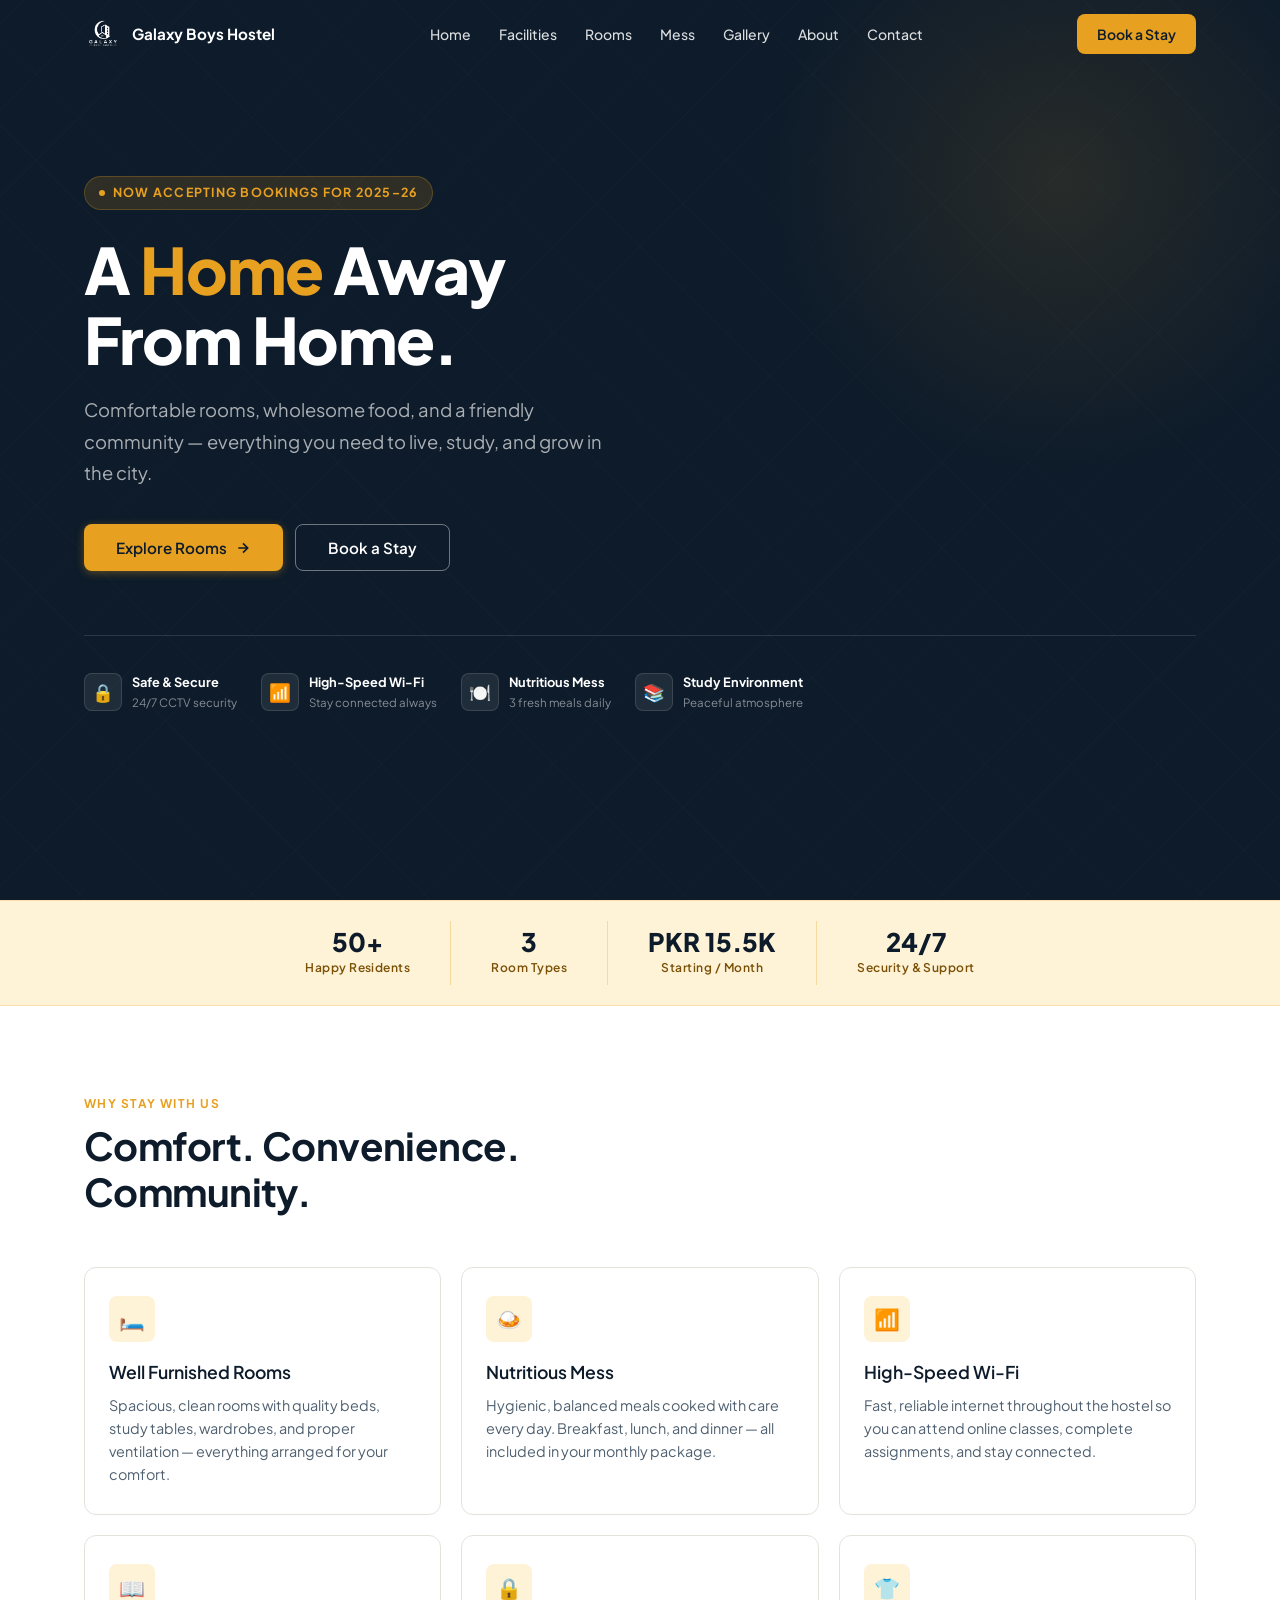
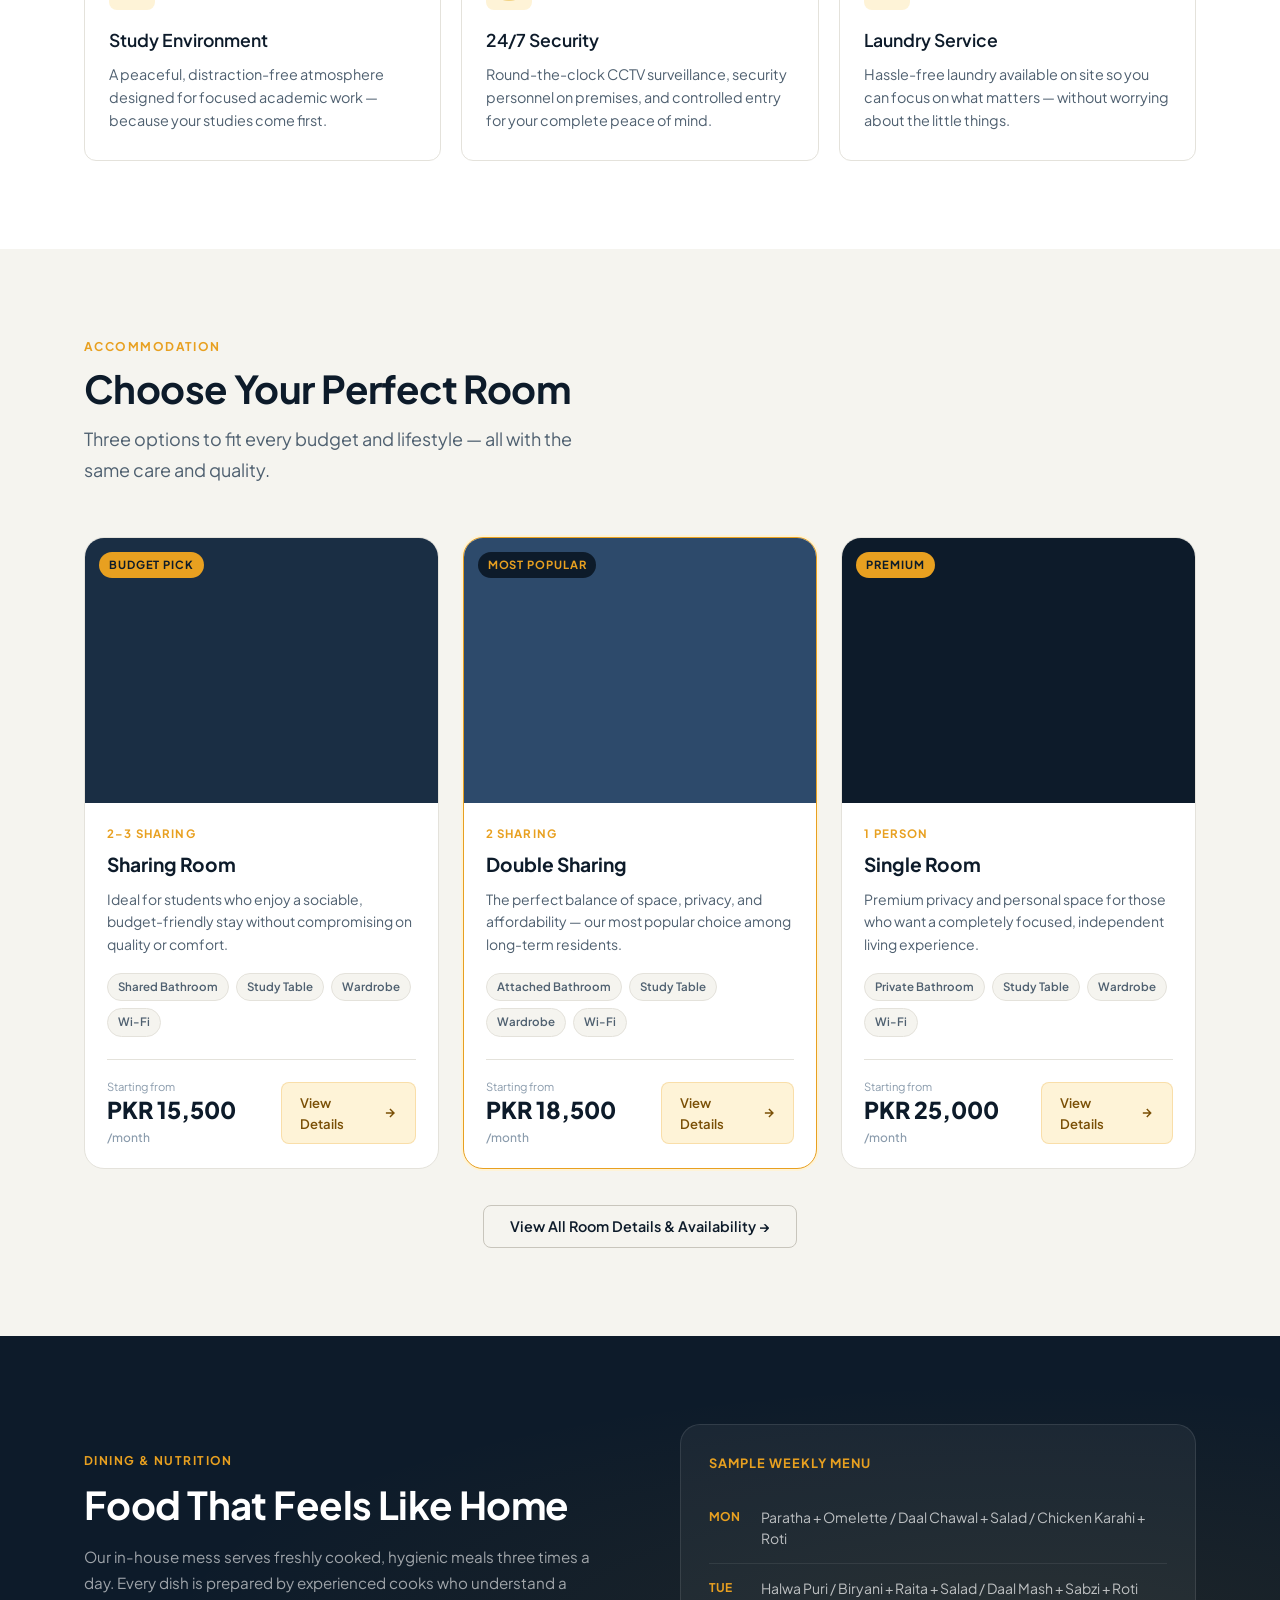
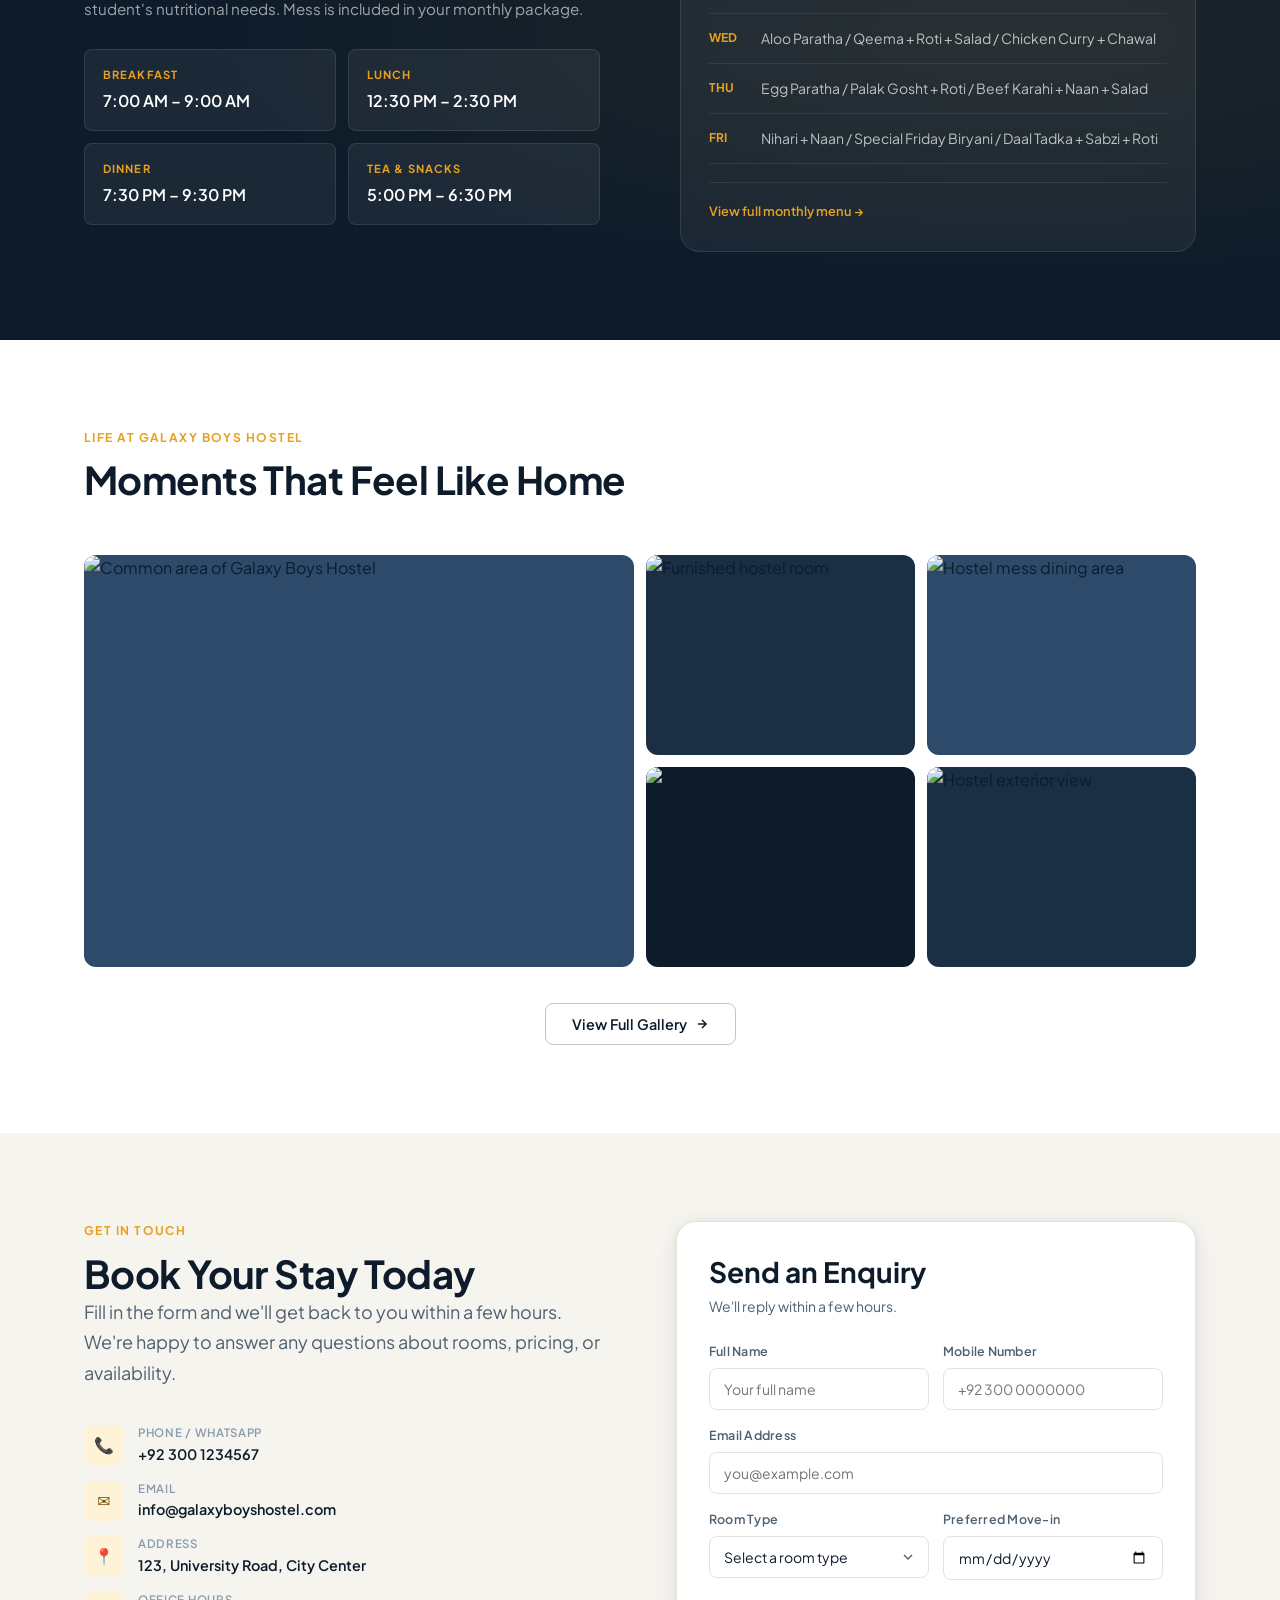
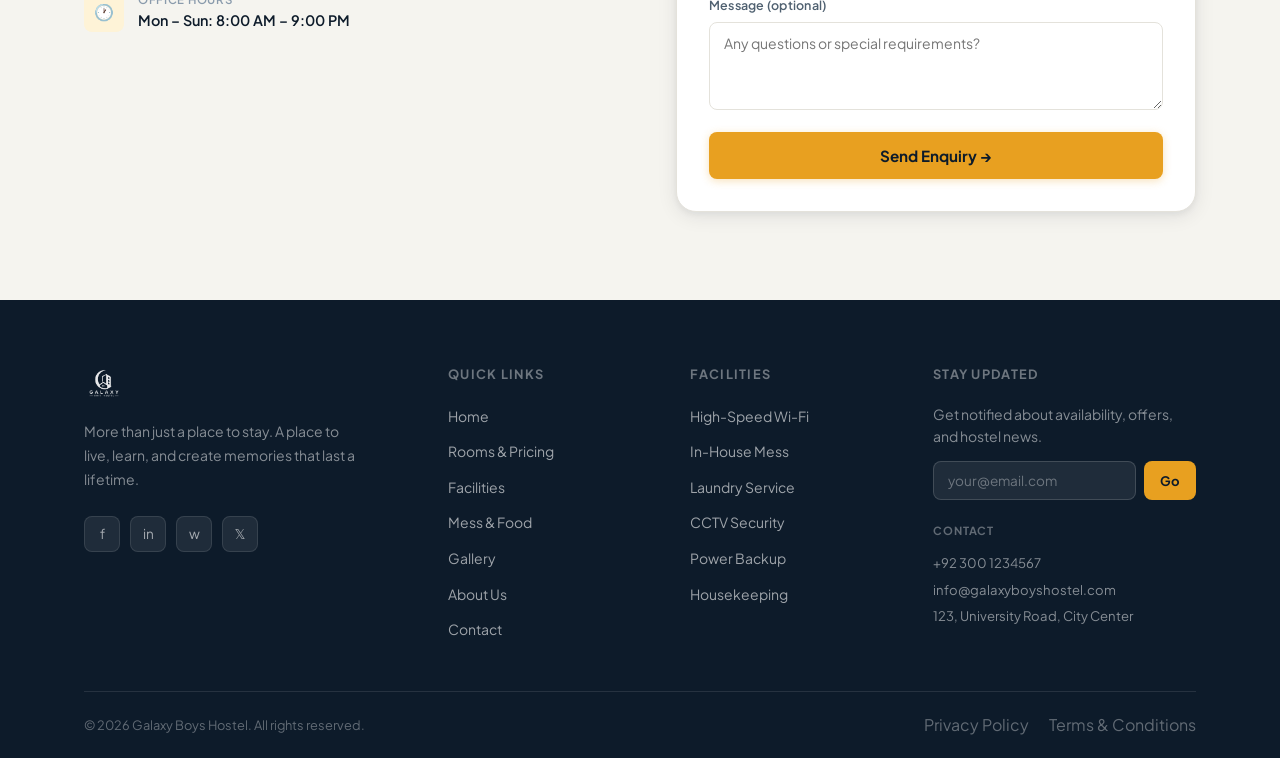
==== commit c4d5b25b: "Deploy multi-page architecture" ====
--- a/index.html
+++ b/index.html
@@ -29,12 +29,13 @@
 
       <!-- Desktop links -->
       <ul class="nav-links" role="list">
-        <li><a href="#why-us"    class="nav-link">Facilities</a></li>
-        <li><a href="#rooms"     class="nav-link">Rooms</a></li>
-        <li><a href="#mess"      class="nav-link">Mess</a></li>
-        <li><a href="#gallery"   class="nav-link">Gallery</a></li>
+        <li><a href="index.html" class="nav-link">Home</a></li>
+        <li><a href="facilities.html"    class="nav-link">Facilities</a></li>
+        <li><a href="rooms.html"     class="nav-link">Rooms</a></li>
+        <li><a href="mess.html"      class="nav-link">Mess</a></li>
+        <li><a href="gallery.html"   class="nav-link">Gallery</a></li>
         <li><a href="about.html" class="nav-link">About</a></li>
-        <li><a href="#contact"   class="nav-link">Contact</a></li>
+        <li><a href="contact.html"   class="nav-link">Contact</a></li>
       </ul>
 
       <!-- CTA + Hamburger -->
@@ -47,14 +48,15 @@
 
   <!-- Mobile dropdown -->
   <nav class="nav-mobile" aria-label="Mobile navigation">
-    <a href="#why-us"    class="nav-link">Facilities</a>
-    <a href="#rooms"     class="nav-link">Rooms</a>
-    <a href="#mess"      class="nav-link">Mess</a>
-    <a href="#gallery"   class="nav-link">Gallery</a>
+    <a href="facilities.html"    class="nav-link">Facilities</a>
+    <a href="rooms.html"     class="nav-link">Rooms</a>
+    <a href="mess.html"      class="nav-link">Mess</a>
+    <a href="gallery.html"   class="nav-link">Gallery</a>
     <a href="about.html" class="nav-link">About Us</a>
-    <a href="#contact"   class="nav-link">Contact</a>
+    <a href="contact.html"   class="nav-link">Contact</a>
     <a href="#booking"   class="nav-cta btn btn-primary">Book a Stay →</a>
   </nav>
+
 
 
   <!-- ═══════════════════════════════════════
@@ -528,6 +530,7 @@
   </section>
 
 
+
   <!-- ═══════════════════════════════════════
        FOOTER
   ═══════════════════════════════════════ -->
@@ -554,7 +557,7 @@
           <ul class="footer-links">
             <li><a href="index.html">Home</a></li>
             <li><a href="rooms.html">Rooms &amp; Pricing</a></li>
-            <li><a href="#why-us">Facilities</a></li>
+            <li><a href="facilities.html">Facilities</a></li>
             <li><a href="mess.html">Mess &amp; Food</a></li>
             <li><a href="gallery.html">Gallery</a></li>
             <li><a href="about.html">About Us</a></li>
--- a/static/css/style.css
+++ b/static/css/style.css
@@ -102,6 +102,7 @@
   box-shadow: 0 1px 0 var(--border), var(--shadow-sm);
 }
 .navbar.scrolled .nav-logo-img { filter: brightness(0); }
+.navbar:not(.scrolled) .nav-logo-img { filter: brightness(0) invert(1); }
 .navbar.scrolled .nav-link { color: var(--text-1); }
 .navbar.scrolled .nav-link:hover { color: var(--navy-800); }
 .navbar.scrolled .nav-cta { background: var(--amber); color: var(--navy-900); }
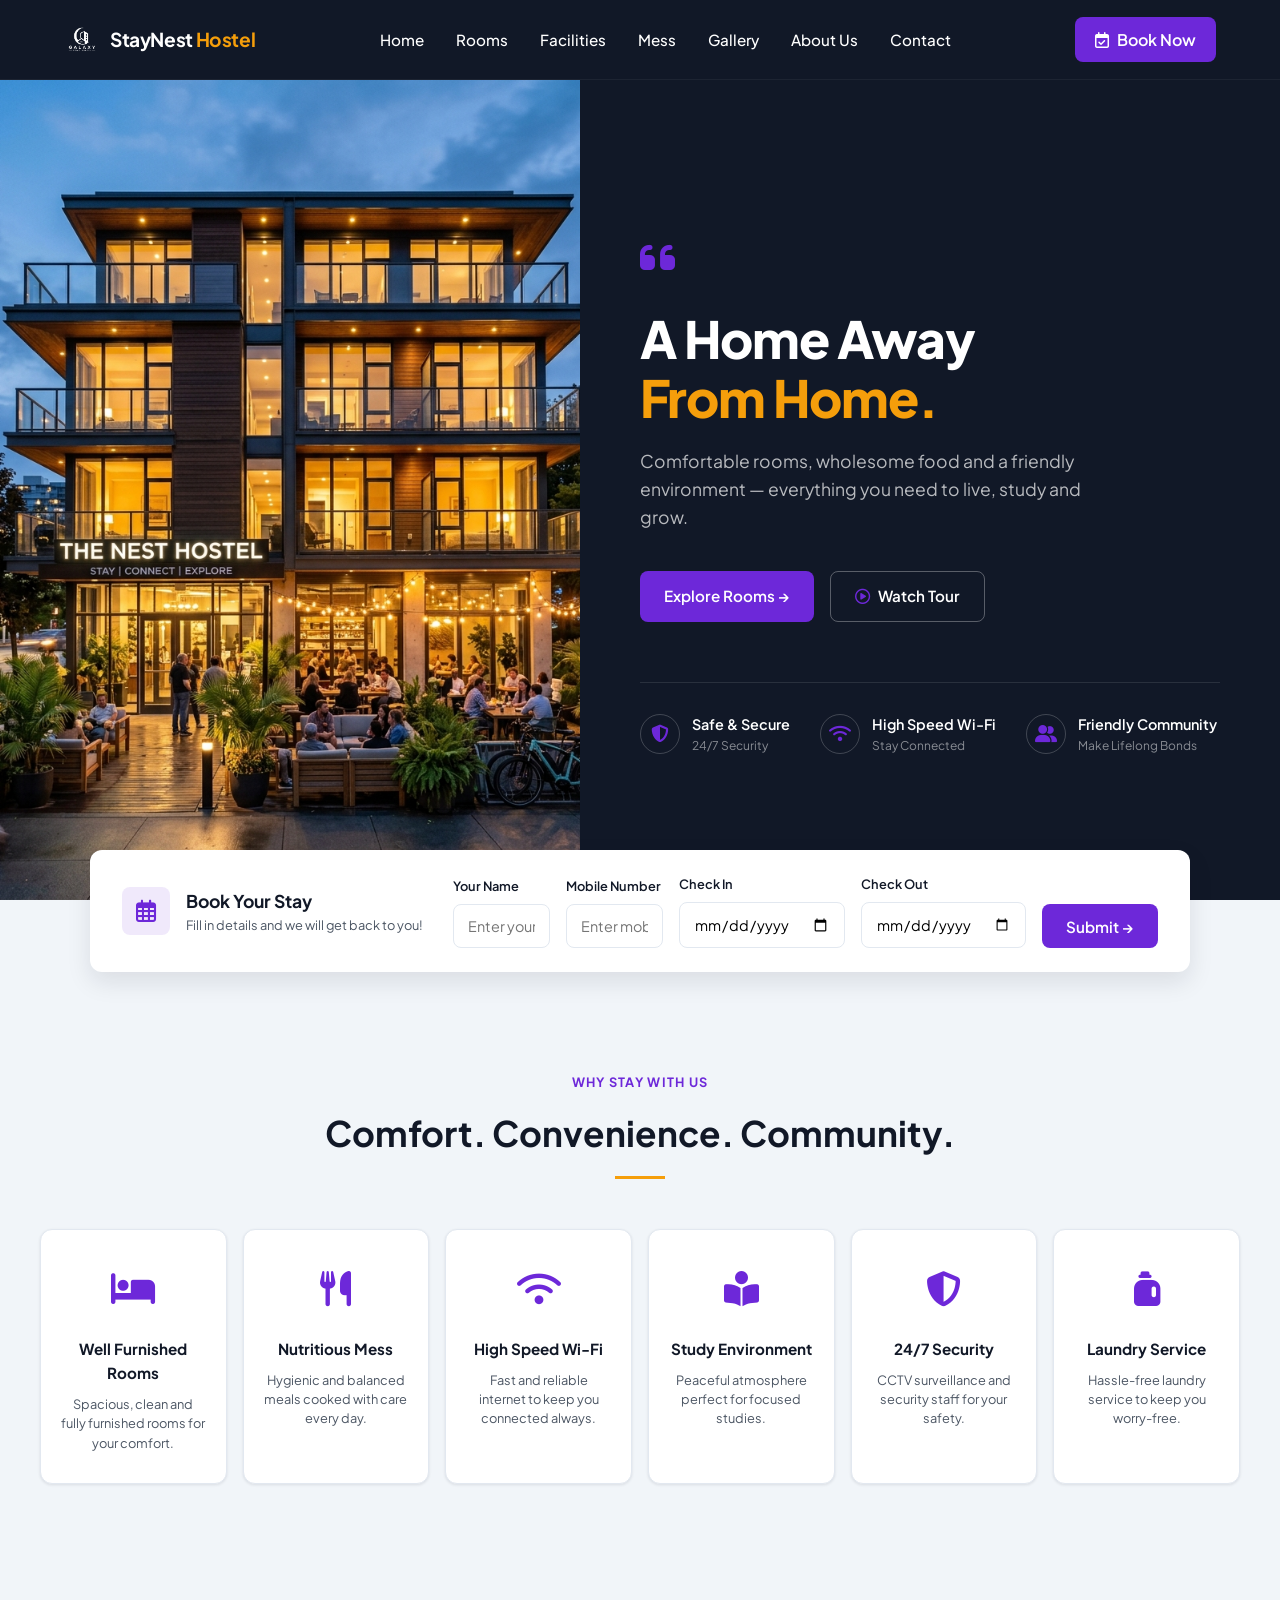
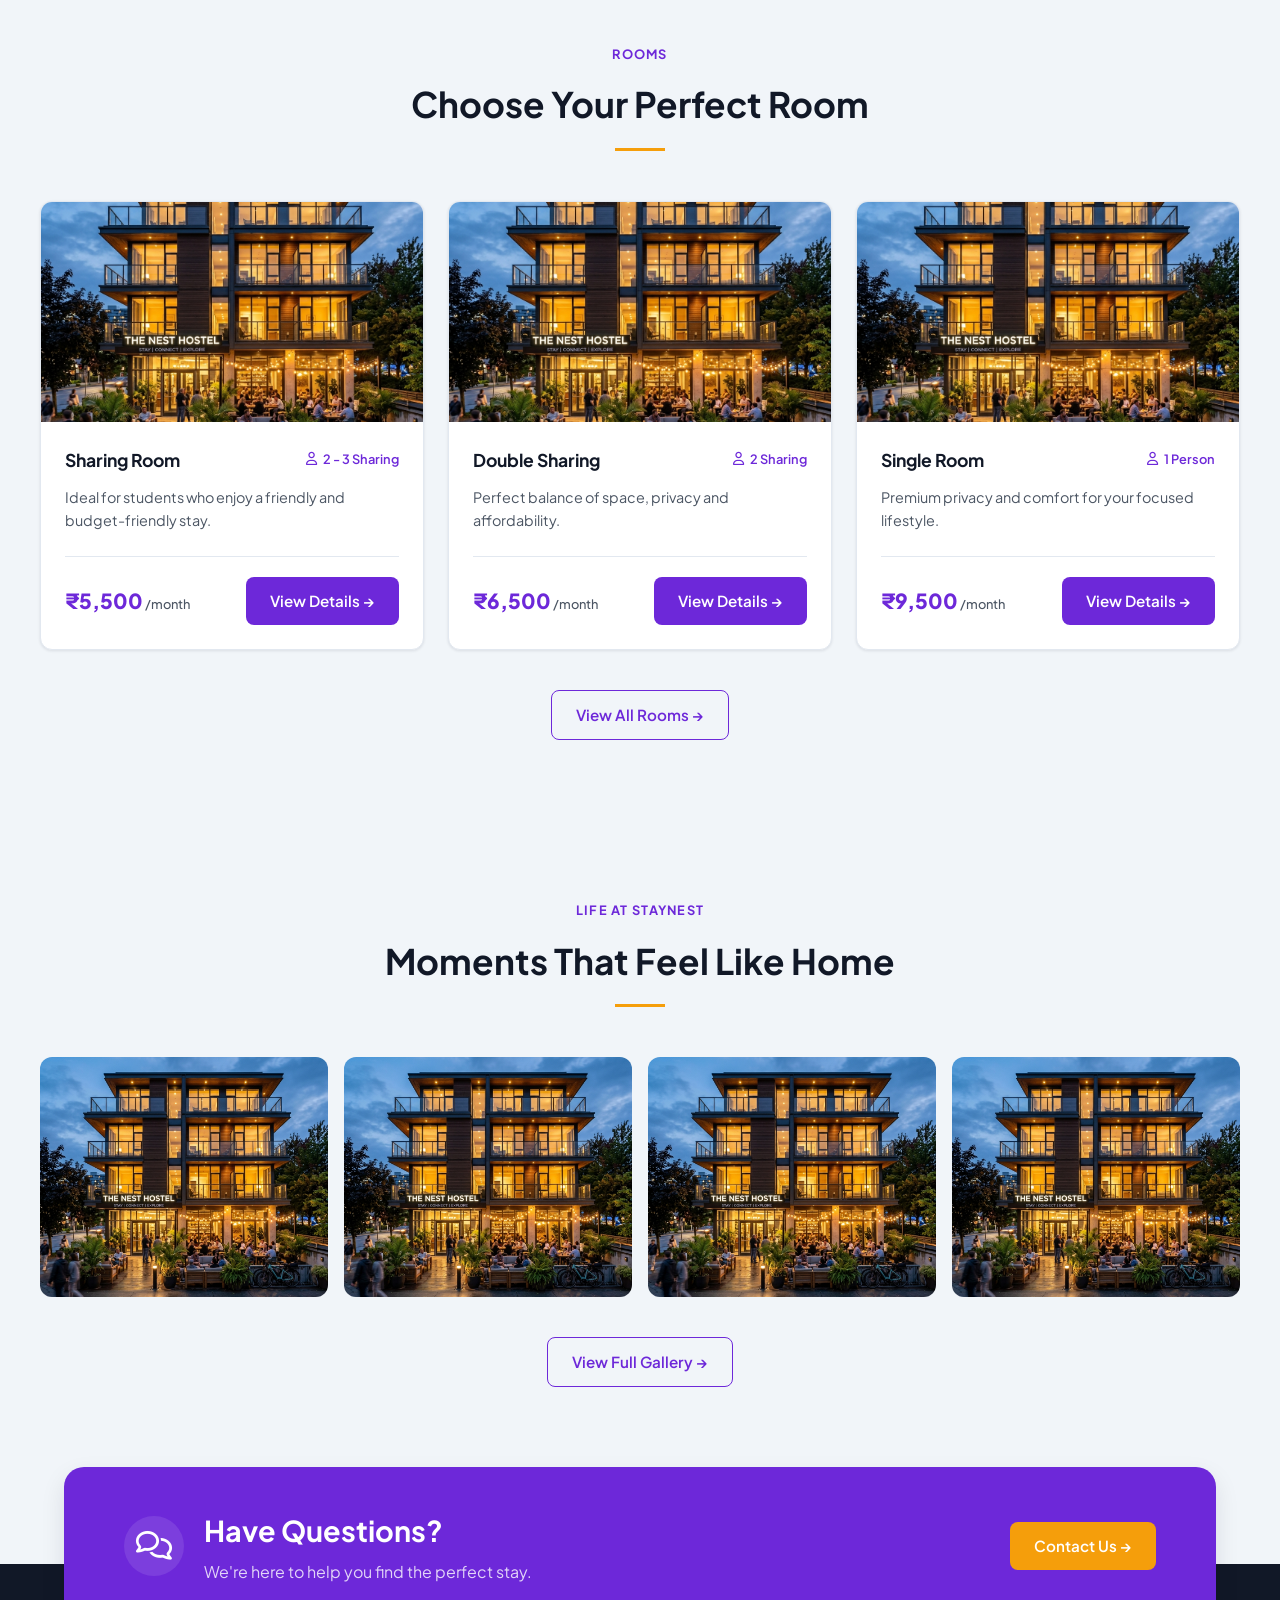
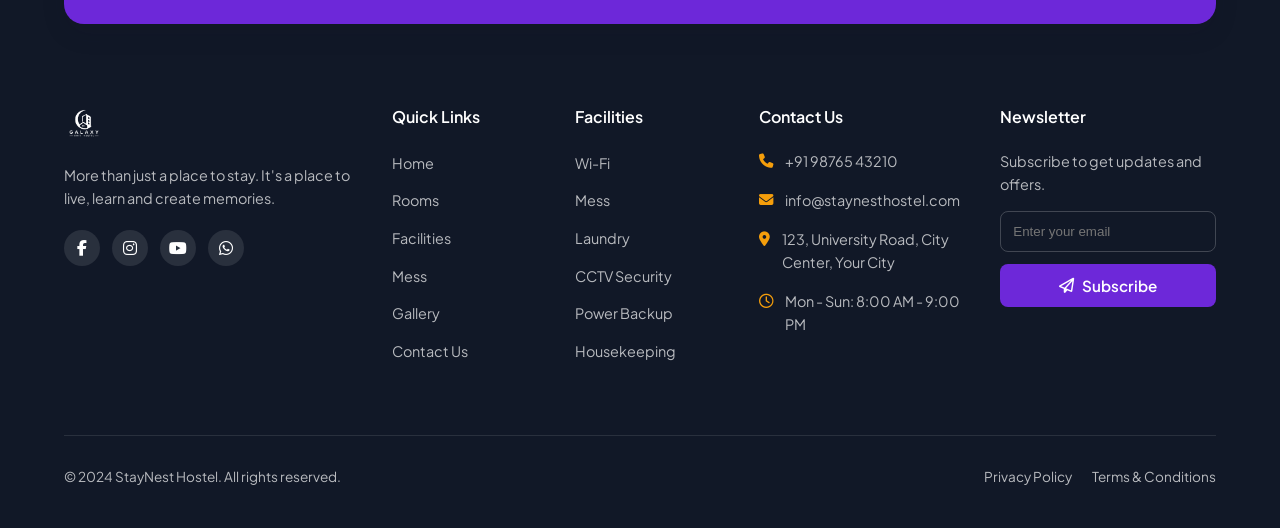
==== commit 28e3918d: "Deploy populated pages" ====
--- a/index.html
+++ b/index.html
@@ -3,612 +3,252 @@
 <head>
   <meta charset="UTF-8">
   <meta name="viewport" content="width=device-width, initial-scale=1.0">
-  <title>Galaxy Boys Hostel — A Home Away From Home</title>
-  <meta name="description" content="Premium boys hostel offering comfortable rooms, wholesome mess, high-speed Wi-Fi and 24/7 security. Starting from PKR 15,500/month. Inquire today.">
-  <meta property="og:title" content="Galaxy Boys Hostel — A Home Away From Home">
-  <meta property="og:description" content="Comfortable rooms, wholesome mess, 24/7 security. Starting from PKR 15,500/month.">
+  <title>StayNest Hostel</title>
   <!-- Fonts -->
   <link rel="preconnect" href="https://fonts.googleapis.com">
   <link rel="preconnect" href="https://fonts.gstatic.com" crossorigin>
   <link href="https://fonts.googleapis.com/css2?family=Plus+Jakarta+Sans:wght@400;500;600;700;800&display=swap" rel="stylesheet">
+  <!-- Font Awesome -->
+  <link rel="stylesheet" href="https://cdnjs.cloudflare.com/ajax/libs/font-awesome/6.4.0/css/all.min.css">
   <!-- Styles -->
   <link rel="stylesheet" href="static/css/style.css">
 </head>
 <body>
 
-  <!-- ═══════════════════════════════════════
-       NAVIGATION
-  ═══════════════════════════════════════ -->
-  <nav class="navbar" role="navigation" aria-label="Main navigation">
-    <div class="nav-inner">
-      <!-- Logo -->
-      <a href="index.html" class="nav-logo" aria-label="Galaxy Boys Hostel — Home">
-        <img src="static/images/Logo.png" alt="Galaxy Boys Hostel" class="nav-logo-img" onerror="this.style.display='none'">
-        <span class="nav-logo-text">Galaxy Boys Hostel</span>
+  <!-- NAVBAR -->
+  <nav class="navbar" role="navigation">
+    <div class="container nav-inner">
+      <a href="index.html" class="nav-logo">
+        <img src="static/images/Logo.png" alt="StayNest Hostel" class="nav-logo-img">
+        <span class="nav-logo-text">StayNest <span>Hostel</span></span>
       </a>
-
-      <!-- Desktop links -->
-      <ul class="nav-links" role="list">
+      <ul class="nav-links">
         <li><a href="index.html" class="nav-link">Home</a></li>
-        <li><a href="facilities.html"    class="nav-link">Facilities</a></li>
-        <li><a href="rooms.html"     class="nav-link">Rooms</a></li>
-        <li><a href="mess.html"      class="nav-link">Mess</a></li>
-        <li><a href="gallery.html"   class="nav-link">Gallery</a></li>
-        <li><a href="about.html" class="nav-link">About</a></li>
-        <li><a href="contact.html"   class="nav-link">Contact</a></li>
+        <li><a href="rooms.html" class="nav-link">Rooms</a></li>
+        <li><a href="facilities.html" class="nav-link">Facilities</a></li>
+        <li><a href="mess.html" class="nav-link">Mess</a></li>
+        <li><a href="gallery.html" class="nav-link">Gallery</a></li>
+        <li><a href="about.html" class="nav-link">About Us</a></li>
+        <li><a href="contact.html" class="nav-link">Contact</a></li>
       </ul>
-
-      <!-- CTA + Hamburger -->
-      <a href="#booking" class="nav-cta">Book a Stay</a>
-      <button class="nav-toggle" aria-label="Toggle navigation menu" aria-expanded="false">
-        <span></span><span></span><span></span>
-      </button>
+      <a href="rooms.html" class="nav-cta"><i class="fa-regular fa-calendar-check"></i> Book Now</a>
     </div>
   </nav>
 
-  <!-- Mobile dropdown -->
-  <nav class="nav-mobile" aria-label="Mobile navigation">
-    <a href="facilities.html"    class="nav-link">Facilities</a>
-    <a href="rooms.html"     class="nav-link">Rooms</a>
-    <a href="mess.html"      class="nav-link">Mess</a>
-    <a href="gallery.html"   class="nav-link">Gallery</a>
-    <a href="about.html" class="nav-link">About Us</a>
-    <a href="contact.html"   class="nav-link">Contact</a>
-    <a href="#booking"   class="nav-cta btn btn-primary">Book a Stay →</a>
-  </nav>
-
-
-
-  <!-- ═══════════════════════════════════════
-       HERO
-  ═══════════════════════════════════════ -->
-  <section class="hero" id="home">
-    <!-- Background image + pattern -->
-    <div class="hero-bg" aria-hidden="true"></div>
-    <div class="hero-pattern" aria-hidden="true"></div>
-    <div class="hero-glow" aria-hidden="true"></div>
-
-    <div class="hero-content">
-      <!-- Eyebrow -->
-      <div class="hero-eyebrow">Now accepting bookings for 2025–26</div>
-
-      <!-- Headline -->
-      <h1 class="display hero-title">
-        A <span class="accent">Home</span> Away<br>From Home.
-      </h1>
-
-      <!-- Subtitle -->
-      <p class="hero-subtitle">
-        Comfortable rooms, wholesome food, and a friendly community —
-        everything you need to live, study, and grow in the city.
-      </p>
-
-      <!-- CTAs -->
-      <div class="hero-actions">
-        <a href="#rooms" class="btn btn-primary btn-lg">
-          Explore Rooms
-          <svg width="16" height="16" viewBox="0 0 24 24" fill="none" stroke="currentColor" stroke-width="2.5" aria-hidden="true"><path d="M5 12h14M12 5l7 7-7 7"/></svg>
-        </a>
-        <a href="#booking" class="btn btn-outline btn-lg">Book a Stay</a>
-      </div>
-
-      <!-- Badges row -->
-      <div class="hero-badges" role="list">
-        <div class="hero-badge" role="listitem">
-          <div class="hero-badge-icon" aria-hidden="true">🔒</div>
-          <div>
-            <div class="hero-badge-label">Safe &amp; Secure</div>
-            <div class="hero-badge-sub">24/7 CCTV security</div>
-          </div>
-        </div>
-        <div class="hero-badge" role="listitem">
-          <div class="hero-badge-icon" aria-hidden="true">📶</div>
-          <div>
-            <div class="hero-badge-label">High-Speed Wi-Fi</div>
-            <div class="hero-badge-sub">Stay connected always</div>
-          </div>
-        </div>
-        <div class="hero-badge" role="listitem">
-          <div class="hero-badge-icon" aria-hidden="true">🍽️</div>
-          <div>
-            <div class="hero-badge-label">Nutritious Mess</div>
-            <div class="hero-badge-sub">3 fresh meals daily</div>
-          </div>
-        </div>
-        <div class="hero-badge" role="listitem">
-          <div class="hero-badge-icon" aria-hidden="true">📚</div>
-          <div>
-            <div class="hero-badge-label">Study Environment</div>
-            <div class="hero-badge-sub">Peaceful atmosphere</div>
-          </div>
-        </div>
-      </div>
-    </div>
-  </section>
-
-
-  <!-- ═══════════════════════════════════════
-       STATS STRIP
-  ═══════════════════════════════════════ -->
-  <div class="stats-strip" role="region" aria-label="Hostel highlights">
-    <div class="stats-inner">
-      <div class="stat-item reveal">
-        <span class="stat-number">50+</span>
-        <span class="stat-label">Happy Residents</span>
-      </div>
-      <div class="stat-item reveal reveal-delay-1">
-        <span class="stat-number">3</span>
-        <span class="stat-label">Room Types</span>
-      </div>
-      <div class="stat-item reveal reveal-delay-2">
-        <span class="stat-number">PKR 15.5K</span>
-        <span class="stat-label">Starting / Month</span>
-      </div>
-      <div class="stat-item reveal reveal-delay-3">
-        <span class="stat-number">24/7</span>
-        <span class="stat-label">Security &amp; Support</span>
-      </div>
-    </div>
-  </div>
-
-
-  <!-- ═══════════════════════════════════════
-       WHY US
-  ═══════════════════════════════════════ -->
-  <section class="section why-us" id="why-us">
-    <div class="container">
-      <div class="section-header reveal">
-        <div class="eyebrow">Why Stay With Us</div>
-        <h2 class="heading-1">Comfort. Convenience.<br>Community.</h2>
-      </div>
-
-      <div class="features-grid">
-        <div class="feature-card reveal reveal-delay-1">
-          <div class="feature-icon" aria-hidden="true">🛏️</div>
-          <h3 class="heading-3">Well Furnished Rooms</h3>
-          <p>Spacious, clean rooms with quality beds, study tables, wardrobes, and proper ventilation — everything arranged for your comfort.</p>
-        </div>
-        <div class="feature-card reveal reveal-delay-2">
-          <div class="feature-icon" aria-hidden="true">🍛</div>
-          <h3 class="heading-3">Nutritious Mess</h3>
-          <p>Hygienic, balanced meals cooked with care every day. Breakfast, lunch, and dinner — all included in your monthly package.</p>
-        </div>
-        <div class="feature-card reveal reveal-delay-3">
-          <div class="feature-icon" aria-hidden="true">📶</div>
-          <h3 class="heading-3">High-Speed Wi-Fi</h3>
-          <p>Fast, reliable internet throughout the hostel so you can attend online classes, complete assignments, and stay connected.</p>
-        </div>
-        <div class="feature-card reveal reveal-delay-4">
-          <div class="feature-icon" aria-hidden="true">📖</div>
-          <h3 class="heading-3">Study Environment</h3>
-          <p>A peaceful, distraction-free atmosphere designed for focused academic work — because your studies come first.</p>
-        </div>
-        <div class="feature-card reveal reveal-delay-5">
-          <div class="feature-icon" aria-hidden="true">🔒</div>
-          <h3 class="heading-3">24/7 Security</h3>
-          <p>Round-the-clock CCTV surveillance, security personnel on premises, and controlled entry for your complete peace of mind.</p>
-        </div>
-        <div class="feature-card reveal reveal-delay-1">
-          <div class="feature-icon" aria-hidden="true">👕</div>
-          <h3 class="heading-3">Laundry Service</h3>
-          <p>Hassle-free laundry available on site so you can focus on what matters — without worrying about the little things.</p>
-        </div>
-      </div>
-    </div>
-  </section>
-
-
-  <!-- ═══════════════════════════════════════
-       ROOMS
-  ═══════════════════════════════════════ -->
-  <section class="section rooms-section" id="rooms">
-    <div class="container">
-      <div class="section-header reveal">
-        <div class="eyebrow">Accommodation</div>
-        <h2 class="heading-1">Choose Your Perfect Room</h2>
-        <p class="lead" style="margin-top:12px;max-width:500px;">Three options to fit every budget and lifestyle — all with the same care and quality.</p>
-      </div>
-
-      <div class="rooms-grid">
-        <!-- Room 1: Sharing -->
-        <article class="room-card reveal reveal-delay-1">
-          <div class="room-img-wrap">
-            <img src="static/images/room-sharing.jpg"
-                 alt="Sharing room with 2–3 beds, study tables, and wardrobes"
-                 loading="lazy"
-                 onerror="this.parentElement.style.background='#1A2E44';this.style.display='none'">
-            <span class="room-badge">Budget Pick</span>
-          </div>
-          <div class="room-body">
-            <div class="room-type">2–3 Sharing</div>
-            <h3 class="room-name">Sharing Room</h3>
-            <p class="room-desc">Ideal for students who enjoy a sociable, budget-friendly stay without compromising on quality or comfort.</p>
-            <div class="room-features">
-              <span class="room-feature-tag">Shared Bathroom</span>
-              <span class="room-feature-tag">Study Table</span>
-              <span class="room-feature-tag">Wardrobe</span>
-              <span class="room-feature-tag">Wi-Fi</span>
-            </div>
-            <div class="room-footer">
-              <div>
-                <div class="room-price-label">Starting from</div>
-                <div class="room-price">PKR 15,500 <span>/month</span></div>
-              </div>
-              <a href="rooms.html#sharing" class="room-cta">
-                View Details
-                <svg width="14" height="14" viewBox="0 0 24 24" fill="none" stroke="currentColor" stroke-width="2.5" aria-hidden="true"><path d="M5 12h14M12 5l7 7-7 7"/></svg>
-              </a>
-            </div>
-          </div>
-        </article>
-
-        <!-- Room 2: Double (Featured) -->
-        <article class="room-card featured reveal reveal-delay-2">
-          <div class="room-img-wrap">
-            <img src="static/images/room-double.jpg"
-                 alt="Double sharing room with two beds and private study area"
-                 loading="lazy"
-                 onerror="this.parentElement.style.background='#2D4A6B';this.style.display='none'">
-            <span class="room-badge popular">Most Popular</span>
-          </div>
-          <div class="room-body">
-            <div class="room-type">2 Sharing</div>
-            <h3 class="room-name">Double Sharing</h3>
-            <p class="room-desc">The perfect balance of space, privacy, and affordability — our most popular choice among long-term residents.</p>
-            <div class="room-features">
-              <span class="room-feature-tag">Attached Bathroom</span>
-              <span class="room-feature-tag">Study Table</span>
-              <span class="room-feature-tag">Wardrobe</span>
-              <span class="room-feature-tag">Wi-Fi</span>
-            </div>
-            <div class="room-footer">
-              <div>
-                <div class="room-price-label">Starting from</div>
-                <div class="room-price">PKR 18,500 <span>/month</span></div>
-              </div>
-              <a href="rooms.html#double" class="room-cta">
-                View Details
-                <svg width="14" height="14" viewBox="0 0 24 24" fill="none" stroke="currentColor" stroke-width="2.5" aria-hidden="true"><path d="M5 12h14M12 5l7 7-7 7"/></svg>
-              </a>
-            </div>
-          </div>
-        </article>
-
-        <!-- Room 3: Single -->
-        <article class="room-card reveal reveal-delay-3">
-          <div class="room-img-wrap">
-            <img src="static/images/room-single.jpg"
-                 alt="Private single room with full furnishing and personal study space"
-                 loading="lazy"
-                 onerror="this.parentElement.style.background='#0D1B2A';this.style.display='none'">
-            <span class="room-badge">Premium</span>
-          </div>
-          <div class="room-body">
-            <div class="room-type">1 Person</div>
-            <h3 class="room-name">Single Room</h3>
-            <p class="room-desc">Premium privacy and personal space for those who want a completely focused, independent living experience.</p>
-            <div class="room-features">
-              <span class="room-feature-tag">Private Bathroom</span>
-              <span class="room-feature-tag">Study Table</span>
-              <span class="room-feature-tag">Wardrobe</span>
-              <span class="room-feature-tag">Wi-Fi</span>
-            </div>
-            <div class="room-footer">
-              <div>
-                <div class="room-price-label">Starting from</div>
-                <div class="room-price">PKR 25,000 <span>/month</span></div>
-              </div>
-              <a href="rooms.html#single" class="room-cta">
-                View Details
-                <svg width="14" height="14" viewBox="0 0 24 24" fill="none" stroke="currentColor" stroke-width="2.5" aria-hidden="true"><path d="M5 12h14M12 5l7 7-7 7"/></svg>
-              </a>
-            </div>
-          </div>
-        </article>
-      </div>
-
-      <!-- CTA row -->
-      <p style="text-align:center;margin-top:36px;" class="reveal">
-        <a href="rooms.html" class="btn btn-outline-dark">
-          View All Room Details &amp; Availability →
-        </a>
-      </p>
-    </div>
-  </section>
-
-
-  <!-- ═══════════════════════════════════════
-       MESS
-  ═══════════════════════════════════════ -->
-  <section class="section mess-section" id="mess">
-    <div class="container">
-      <div class="mess-inner">
-        <!-- Left: Info + timings -->
-        <div>
-          <div class="eyebrow mess-eyebrow reveal">Dining &amp; Nutrition</div>
-          <h2 class="heading-1 mess-title reveal reveal-delay-1">Food That Feels Like Home</h2>
-          <p class="mess-desc reveal reveal-delay-2">
-            Our in-house mess serves freshly cooked, hygienic meals three times a day.
-            Every dish is prepared by experienced cooks who understand a student's nutritional needs.
-            Mess is included in your monthly package.
-          </p>
-          <div class="mess-timings reveal reveal-delay-3">
-            <div class="mess-timing-card">
-              <div class="mess-timing-meal">Breakfast</div>
-              <div class="mess-timing-time">7:00 AM – 9:00 AM</div>
-            </div>
-            <div class="mess-timing-card">
-              <div class="mess-timing-meal">Lunch</div>
-              <div class="mess-timing-time">12:30 PM – 2:30 PM</div>
-            </div>
-            <div class="mess-timing-card">
-              <div class="mess-timing-meal">Dinner</div>
-              <div class="mess-timing-time">7:30 PM – 9:30 PM</div>
-            </div>
-            <div class="mess-timing-card">
-              <div class="mess-timing-meal">Tea &amp; Snacks</div>
-              <div class="mess-timing-time">5:00 PM – 6:30 PM</div>
-            </div>
-          </div>
-        </div>
-
-        <!-- Right: Weekly menu card -->
-        <div class="mess-menu-card reveal reveal-delay-2">
-          <div class="mess-menu-title">Sample Weekly Menu</div>
-          <div class="menu-day">
-            <div class="menu-day-name">MON</div>
-            <div class="menu-items">Paratha + Omelette / Daal Chawal + Salad / Chicken Karahi + Roti</div>
-          </div>
-          <div class="menu-day">
-            <div class="menu-day-name">TUE</div>
-            <div class="menu-items">Halwa Puri / Biryani + Raita + Salad / Daal Mash + Sabzi + Roti</div>
-          </div>
-          <div class="menu-day">
-            <div class="menu-day-name">WED</div>
-            <div class="menu-items">Aloo Paratha / Qeema + Roti + Salad / Chicken Curry + Chawal</div>
-          </div>
-          <div class="menu-day">
-            <div class="menu-day-name">THU</div>
-            <div class="menu-items">Egg Paratha / Palak Gosht + Roti / Beef Karahi + Naan + Salad</div>
-          </div>
-          <div class="menu-day">
-            <div class="menu-day-name">FRI</div>
-            <div class="menu-items">Nihari + Naan / Special Friday Biryani / Daal Tadka + Sabzi + Roti</div>
-          </div>
-          <div style="margin-top:18px;padding-top:14px;border-top:1px solid rgba(255,255,255,.08);">
-            <a href="mess.html" style="font-size:.8rem;color:var(--amber);font-weight:600;">
-              View full monthly menu →
-            </a>
-          </div>
-        </div>
-      </div>
-    </div>
-  </section>
-
-
-  <!-- ═══════════════════════════════════════
-       GALLERY
-  ═══════════════════════════════════════ -->
-  <section class="section gallery-section" id="gallery">
-    <div class="container">
-      <div class="section-header reveal">
-        <div class="eyebrow">Life at Galaxy Boys Hostel</div>
-        <h2 class="heading-1">Moments That Feel Like Home</h2>
-      </div>
-
-      <div class="gallery-grid">
-        <div class="gallery-item reveal">
-          <img src="static/images/gallery-1.jpg" alt="Common area of Galaxy Boys Hostel" loading="lazy"
-               onerror="this.parentElement.style.background='var(--navy-700)'">
-        </div>
-        <div class="gallery-item reveal reveal-delay-1">
-          <img src="static/images/gallery-2.jpg" alt="Furnished hostel room" loading="lazy"
-               onerror="this.parentElement.style.background='var(--navy-800)'">
-        </div>
-        <div class="gallery-item reveal reveal-delay-2">
-          <img src="static/images/gallery-3.jpg" alt="Hostel mess dining area" loading="lazy"
-               onerror="this.parentElement.style.background='var(--navy-700)'">
-        </div>
-        <div class="gallery-item reveal reveal-delay-1">
-          <img src="static/images/gallery-4.jpg" alt="Study area at the hostel" loading="lazy"
-               onerror="this.parentElement.style.background='var(--navy-900)'">
-        </div>
-        <div class="gallery-item reveal reveal-delay-2">
-          <img src="static/images/gallery-5.jpg" alt="Hostel exterior view" loading="lazy"
-               onerror="this.parentElement.style.background='var(--navy-800)'">
-        </div>
-      </div>
-
-      <div class="gallery-cta-wrap reveal">
-        <a href="gallery.html" class="btn btn-outline-dark">
-          View Full Gallery
-          <svg width="14" height="14" viewBox="0 0 24 24" fill="none" stroke="currentColor" stroke-width="2.5" aria-hidden="true"><path d="M5 12h14M12 5l7 7-7 7"/></svg>
-        </a>
-      </div>
-    </div>
-  </section>
-
-
-  <!-- ═══════════════════════════════════════
-       BOOKING / CONTACT
-  ═══════════════════════════════════════ -->
-  <section class="section booking-section" id="booking">
-    <div class="container">
-      <div class="booking-inner">
-
-        <!-- Left: Info -->
-        <div>
-          <div class="eyebrow reveal" style="margin-bottom:10px;">Get in Touch</div>
-          <h2 class="heading-1 reveal reveal-delay-1">Book Your Stay Today</h2>
-          <p class="lead reveal reveal-delay-2" style="margin-bottom:36px;">
-            Fill in the form and we'll get back to you within a few hours. We're happy to answer
-            any questions about rooms, pricing, or availability.
-          </p>
-
-          <div class="contact-list reveal reveal-delay-3">
-            <div class="contact-item">
-              <div class="contact-icon" aria-hidden="true">📞</div>
-              <div>
-                <div class="contact-label">Phone / WhatsApp</div>
-                <div class="contact-value">+92 300 1234567</div>
-              </div>
-            </div>
-            <div class="contact-item">
-              <div class="contact-icon" aria-hidden="true">✉️</div>
-              <div>
-                <div class="contact-label">Email</div>
-                <div class="contact-value">info@galaxyboyshostel.com</div>
-              </div>
-            </div>
-            <div class="contact-item">
-              <div class="contact-icon" aria-hidden="true">📍</div>
-              <div>
-                <div class="contact-label">Address</div>
-                <div class="contact-value">123, University Road, City Center</div>
-              </div>
-            </div>
-            <div class="contact-item">
-              <div class="contact-icon" aria-hidden="true">🕐</div>
-              <div>
-                <div class="contact-label">Office Hours</div>
-                <div class="contact-value">Mon – Sun: 8:00 AM – 9:00 PM</div>
-              </div>
-            </div>
-          </div>
-        </div>
-
-        <!-- Right: Form -->
-        <div class="reveal reveal-delay-2">
-          <div class="booking-form-card">
-            <h3 class="heading-2 form-title">Send an Enquiry</h3>
-            <p class="form-subtitle">We'll reply within a few hours.</p>
-
-            <form class="booking-form" novalidate>
-              <div class="form-row">
-                <div class="form-group">
-                  <label for="f-name">Full Name</label>
-                  <input type="text" id="f-name" name="name" placeholder="Your full name" required>
-                </div>
-                <div class="form-group">
-                  <label for="f-phone">Mobile Number</label>
-                  <input type="tel" id="f-phone" name="phone" placeholder="+92 300 0000000" required>
-                </div>
-              </div>
-
-              <div class="form-group">
-                <label for="f-email">Email Address</label>
-                <input type="email" id="f-email" name="email" placeholder="you@example.com">
-              </div>
-
-              <div class="form-row">
-                <div class="form-group">
-                  <label for="f-room">Room Type</label>
-                  <select id="f-room" name="room">
-                    <option value="">Select a room type</option>
-                    <option value="sharing">Sharing Room – PKR 15,500</option>
-                    <option value="double">Double Sharing – PKR 18,500</option>
-                    <option value="single">Single Room – PKR 25,000</option>
-                  </select>
-                </div>
-                <div class="form-group">
-                  <label for="f-checkin">Preferred Move-in</label>
-                  <input type="date" id="f-checkin" name="checkin">
-                </div>
-              </div>
-
-              <div class="form-group">
-                <label for="f-message">Message (optional)</label>
-                <textarea id="f-message" name="message" placeholder="Any questions or special requirements?"></textarea>
-              </div>
-
-              <button type="submit" class="form-submit">Send Enquiry →</button>
-            </form>
-          </div>
-        </div>
-      </div>
-    </div>
-  </section>
-
-
-
-  <!-- ═══════════════════════════════════════
-       FOOTER
-  ═══════════════════════════════════════ -->
-  <footer class="footer" id="contact">
+  
+<!-- HERO -->
+<section class="hero">
+  <div class="hero-image"></div>
+  <div class="hero-content">
+    <div class="hero-quote-icon"><i class="fa-solid fa-quote-left"></i></div>
+    <h1 class="display hero-title">A Home Away<br><span class="text-gold">From Home.</span></h1>
+    <p class="hero-subtitle">Comfortable rooms, wholesome food and a friendly environment — everything you need to live, study and grow.</p>
+    <div class="hero-actions">
+      <a href="rooms.html" class="btn btn-primary">Explore Rooms &rarr;</a>
+      <a href="#" class="btn btn-outline-light"><i class="fa-regular fa-circle-play"></i> Watch Tour</a>
+    </div>
+    <div class="hero-badges">
+      <div class="hero-badge">
+        <div class="badge-icon"><i class="fa-solid fa-shield-halved"></i></div>
+        <div class="badge-info"><h4>Safe &amp; Secure</h4><p>24/7 Security</p></div>
+      </div>
+      <div class="hero-badge">
+        <div class="badge-icon"><i class="fa-solid fa-wifi"></i></div>
+        <div class="badge-info"><h4>High Speed Wi-Fi</h4><p>Stay Connected</p></div>
+      </div>
+      <div class="hero-badge">
+        <div class="badge-icon"><i class="fa-solid fa-user-group"></i></div>
+        <div class="badge-info"><h4>Friendly Community</h4><p>Make Lifelong Bonds</p></div>
+      </div>
+    </div>
+  </div>
+</section>
+
+<!-- BOOKING BAR -->
+<div class="booking-bar-wrapper">
+  <div class="booking-bar">
+    <div class="booking-title">
+      <div class="booking-icon"><i class="fa-regular fa-calendar-days"></i></div>
+      <div>
+        <h3>Book Your Stay</h3>
+        <p>Fill in details and we will get back to you!</p>
+      </div>
+    </div>
+    <form class="booking-form">
+      <div class="form-col"><label>Your Name</label><input type="text" placeholder="Enter your name"></div>
+      <div class="form-col"><label>Mobile Number</label><input type="tel" placeholder="Enter mobile number"></div>
+      <div class="form-col"><label>Check In</label><input type="date"></div>
+      <div class="form-col"><label>Check Out</label><input type="date"></div>
+      <button type="button" class="btn btn-primary">Submit &rarr;</button>
+    </form>
+  </div>
+</div>
+
+<!-- FACILITIES -->
+<section class="section facilities-section container">
+  <div class="section-header">
+    <span class="eyebrow">WHY STAY WITH US</span>
+    <h2>Comfort. Convenience. Community.</h2>
+    <div class="divider"></div>
+  </div>
+  <div class="facilities-grid">
+    <div class="facility-card">
+      <div class="facility-icon"><i class="fa-solid fa-bed"></i></div>
+      <h3>Well Furnished Rooms</h3><p>Spacious, clean and fully furnished rooms for your comfort.</p>
+    </div>
+    <div class="facility-card">
+      <div class="facility-icon"><i class="fa-solid fa-utensils"></i></div>
+      <h3>Nutritious Mess</h3><p>Hygienic and balanced meals cooked with care every day.</p>
+    </div>
+    <div class="facility-card">
+      <div class="facility-icon"><i class="fa-solid fa-wifi"></i></div>
+      <h3>High Speed Wi-Fi</h3><p>Fast and reliable internet to keep you connected always.</p>
+    </div>
+    <div class="facility-card">
+      <div class="facility-icon"><i class="fa-solid fa-book-open-reader"></i></div>
+      <h3>Study Environment</h3><p>Peaceful atmosphere perfect for focused studies.</p>
+    </div>
+    <div class="facility-card">
+      <div class="facility-icon"><i class="fa-solid fa-shield-halved"></i></div>
+      <h3>24/7 Security</h3><p>CCTV surveillance and security staff for your safety.</p>
+    </div>
+    <div class="facility-card">
+      <div class="facility-icon"><i class="fa-solid fa-jug-detergent"></i></div>
+      <h3>Laundry Service</h3><p>Hassle-free laundry service to keep you worry-free.</p>
+    </div>
+  </div>
+</section>
+
+<!-- ROOMS -->
+<section class="section container">
+  <div class="section-header">
+    <span class="eyebrow">ROOMS</span>
+    <h2>Choose Your Perfect Room</h2>
+    <div class="divider"></div>
+  </div>
+  <div class="rooms-grid">
+    <div class="room-card">
+      <img src="static/images/hero-bg.png" class="room-image" alt="Sharing Room">
+      <div class="room-content">
+        <div class="room-header"><h3>Sharing Room</h3><span class="room-capacity"><i class="fa-regular fa-user"></i> 2 - 3 Sharing</span></div>
+        <p class="room-desc">Ideal for students who enjoy a friendly and budget-friendly stay.</p>
+        <div class="room-footer"><div class="room-price">&#8377;5,500<span> /month</span></div><a href="#" class="btn btn-primary">View Details &rarr;</a></div>
+      </div>
+    </div>
+    <div class="room-card">
+      <img src="static/images/hero-bg.png" class="room-image" alt="Double Sharing">
+      <div class="room-content">
+        <div class="room-header"><h3>Double Sharing</h3><span class="room-capacity"><i class="fa-regular fa-user"></i> 2 Sharing</span></div>
+        <p class="room-desc">Perfect balance of space, privacy and affordability.</p>
+        <div class="room-footer"><div class="room-price">&#8377;6,500<span> /month</span></div><a href="#" class="btn btn-primary">View Details &rarr;</a></div>
+      </div>
+    </div>
+    <div class="room-card">
+      <img src="static/images/hero-bg.png" class="room-image" alt="Single Room">
+      <div class="room-content">
+        <div class="room-header"><h3>Single Room</h3><span class="room-capacity"><i class="fa-regular fa-user"></i> 1 Person</span></div>
+        <p class="room-desc">Premium privacy and comfort for your focused lifestyle.</p>
+        <div class="room-footer"><div class="room-price">&#8377;9,500<span> /month</span></div><a href="#" class="btn btn-primary">View Details &rarr;</a></div>
+      </div>
+    </div>
+  </div>
+  <div style="text-align:center;"><a href="rooms.html" class="btn btn-outline-purple">View All Rooms &rarr;</a></div>
+</section>
+
+<!-- GALLERY -->
+<section class="section container">
+  <div class="section-header">
+    <span class="eyebrow">LIFE AT STAYNEST</span>
+    <h2>Moments That Feel Like Home</h2>
+    <div class="divider"></div>
+  </div>
+  <div class="gallery-grid">
+    <div class="gallery-item"><img src="static/images/hero-bg.png" alt="Gallery"></div>
+    <div class="gallery-item"><img src="static/images/hero-bg.png" alt="Gallery"></div>
+    <div class="gallery-item"><img src="static/images/hero-bg.png" alt="Gallery"></div>
+    <div class="gallery-item"><img src="static/images/hero-bg.png" alt="Gallery"></div>
+  </div>
+  <div style="text-align:center;"><a href="gallery.html" class="btn btn-outline-purple">View Full Gallery &rarr;</a></div>
+</section>
+
+
+  <!-- CTA BANNER -->
+  <div class="cta-banner-wrapper">
+    <div class="cta-banner">
+      <div class="cta-content">
+        <div class="cta-icon"><i class="fa-regular fa-comments"></i></div>
+        <div>
+          <h2>Have Questions?</h2>
+          <p>We're here to help you find the perfect stay.</p>
+        </div>
+      </div>
+      <a href="contact.html" class="btn btn-gold">Contact Us &rarr;</a>
+    </div>
+  </div>
+
+  <!-- FOOTER -->
+  <footer class="footer">
     <div class="container">
       <div class="footer-grid">
-
-        <!-- Brand -->
         <div class="footer-brand">
-          <img src="static/images/Logo.png" alt="Galaxy Boys Hostel" class="footer-logo"
-               onerror="this.style.display='none'">
-          <p>More than just a place to stay. A place to live, learn, and create memories that last a lifetime.</p>
-          <div class="footer-social" role="list">
-            <a href="#" class="social-btn" aria-label="Facebook">f</a>
-            <a href="#" class="social-btn" aria-label="Instagram">in</a>
-            <a href="#" class="social-btn" aria-label="WhatsApp">w</a>
-            <a href="#" class="social-btn" aria-label="Twitter/X">𝕏</a>
+          <img src="static/images/Logo.png" alt="StayNest" class="nav-logo-img" style="height:40px;">
+          <p>More than just a place to stay. It's a place to live, learn and create memories.</p>
+          <div class="social-links">
+            <a href="#"><i class="fa-brands fa-facebook-f"></i></a>
+            <a href="#"><i class="fa-brands fa-instagram"></i></a>
+            <a href="#"><i class="fa-brands fa-youtube"></i></a>
+            <a href="#"><i class="fa-brands fa-whatsapp"></i></a>
           </div>
         </div>
-
-        <!-- Quick links -->
-        <div class="footer-col">
+        <div>
           <h4>Quick Links</h4>
           <ul class="footer-links">
             <li><a href="index.html">Home</a></li>
-            <li><a href="rooms.html">Rooms &amp; Pricing</a></li>
+            <li><a href="rooms.html">Rooms</a></li>
             <li><a href="facilities.html">Facilities</a></li>
-            <li><a href="mess.html">Mess &amp; Food</a></li>
+            <li><a href="mess.html">Mess</a></li>
             <li><a href="gallery.html">Gallery</a></li>
-            <li><a href="about.html">About Us</a></li>
-            <li><a href="contact.html">Contact</a></li>
+            <li><a href="contact.html">Contact Us</a></li>
           </ul>
         </div>
-
-        <!-- Facilities -->
-        <div class="footer-col">
+        <div>
           <h4>Facilities</h4>
           <ul class="footer-links">
-            <li><a href="#">High-Speed Wi-Fi</a></li>
-            <li><a href="#">In-House Mess</a></li>
-            <li><a href="#">Laundry Service</a></li>
+            <li><a href="#">Wi-Fi</a></li>
+            <li><a href="#">Mess</a></li>
+            <li><a href="#">Laundry</a></li>
             <li><a href="#">CCTV Security</a></li>
             <li><a href="#">Power Backup</a></li>
             <li><a href="#">Housekeeping</a></li>
           </ul>
         </div>
-
-        <!-- Newsletter -->
-        <div class="footer-col footer-newsletter">
-          <h4>Stay Updated</h4>
-          <p>Get notified about availability, offers, and hostel news.</p>
-          <form class="newsletter-form" novalidate>
-            <input type="email" class="newsletter-input" placeholder="your@email.com" required>
-            <button type="submit" class="newsletter-btn">Go</button>
+        <div>
+          <h4>Contact Us</h4>
+          <ul class="footer-contact">
+            <li><i class="fa-solid fa-phone"></i> +91 98765 43210</li>
+            <li><i class="fa-solid fa-envelope"></i> info@staynesthostel.com</li>
+            <li><i class="fa-solid fa-location-dot"></i> 123, University Road, City Center, Your City</li>
+            <li><i class="fa-regular fa-clock"></i> Mon - Sun: 8:00 AM - 9:00 PM</li>
+          </ul>
+        </div>
+        <div>
+          <h4>Newsletter</h4>
+          <p style="font-size:0.9rem; margin-bottom:15px;">Subscribe to get updates and offers.</p>
+          <form class="newsletter-form">
+            <input type="email" placeholder="Enter your email" required>
+            <button type="button" class="btn btn-primary" style="width:100%;"><i class="fa-regular fa-paper-plane"></i> Subscribe</button>
           </form>
-          <div style="margin-top:22px;">
-            <div style="font-size:.7rem;font-weight:700;letter-spacing:.08em;text-transform:uppercase;color:rgba(255,255,255,.35);margin-bottom:10px;">Contact</div>
-            <p style="font-size:.82rem;color:rgba(255,255,255,.5);line-height:2;">
-              +92 300 1234567<br>
-              info@galaxyboyshostel.com<br>
-              123, University Road, City Center
-            </p>
-          </div>
-        </div>
-      </div>
-
-      <!-- Bottom bar -->
+        </div>
+      </div>
       <div class="footer-bottom">
-        <p>© 2026 Galaxy Boys Hostel. All rights reserved.</p>
-        <div class="footer-legal">
-          <a href="privacy.html">Privacy Policy</a>
-          <a href="terms.html">Terms &amp; Conditions</a>
+        <p>&copy; 2024 StayNest Hostel. All rights reserved.</p>
+        <div class="footer-bottom-links">
+          <a href="#">Privacy Policy</a>
+          <a href="#">Terms &amp; Conditions</a>
         </div>
       </div>
     </div>
   </footer>
 
-
-  <script src="static/js/main.js"></script>
 </body>
 </html>
--- a/static/css/style.css
+++ b/static/css/style.css
@@ -1,568 +1,227 @@
 /* =============================================
-   GALAXY BOYS HOSTEL — DESIGN SYSTEM
-   Version 2.0  |  Phase 1 Redesign
+   STAYNEST HOSTEL — DESIGN SYSTEM
+   Theme: Royal Purple & Midnight Blue
    ============================================= */
 
-/* ─── TOKENS ─────────────────────────────── */
 :root {
-  --navy-900:   #0D1B2A;
-  --navy-800:   #1A2E44;
-  --navy-700:   #2D4A6B;
-  --navy-100:   #D8E6F3;
-  --amber:      #E8A020;
-  --amber-dark: #C07A0C;
-  --amber-lt:   #FEF3D7;
-  --amber-text: #7A4F06;
-  --bg:         #F5F4EF;
+  --navy-900:   #111827; /* Midnight Blue */
+  --purple:     #6D28D9; /* Royal Purple */
+  --purple-hover: #5B21B6;
+  --gold:       #F59E0B; /* Gold */
+  --gold-hover: #D97706;
+  --slate:      #94A3B8; /* Slate Gray */
+  --bg:         #F1F5F9; /* Soft White */
   --surface:    #FFFFFF;
-  --border:     #E4E2DB;
-  --border-dk:  #C8C5BC;
-  --text-1:     #0D1B2A;
-  --text-2:     #4F6070;
-  --text-3:     #8A9BAC;
+  --border:     #E2E8F0;
+  --text-1:     #111827;
+  --text-2:     #4B5563;
   --radius:     12px;
   --radius-sm:  8px;
   --radius-lg:  20px;
-  --shadow-sm:  0 1px 4px rgba(13,27,42,.06), 0 1px 2px rgba(13,27,42,.04);
-  --shadow:     0 4px 20px rgba(13,27,42,.09), 0 2px 6px rgba(13,27,42,.05);
-  --shadow-lg:  0 12px 48px rgba(13,27,42,.14), 0 4px 12px rgba(13,27,42,.08);
-  --nav-h:      68px;
-  --ease:       cubic-bezier(.25,.46,.45,.94);
-}
-
-/* ─── RESET ──────────────────────────────── */
+  --shadow-sm:  0 1px 3px rgba(17,24,39,.1);
+  --shadow:     0 4px 15px rgba(17,24,39,.08);
+  --shadow-lg:  0 10px 25px rgba(17,24,39,.1);
+  --nav-h:      80px;
+}
+
 *, *::before, *::after { box-sizing: border-box; margin: 0; padding: 0; }
-html { scroll-behavior: smooth; font-size: 16px; }
+html { scroll-behavior: smooth; }
 body {
   font-family: 'Plus Jakarta Sans', system-ui, -apple-system, sans-serif;
   color: var(--text-1);
   background: var(--bg);
   line-height: 1.6;
-  -webkit-font-smoothing: antialiased;
-}
-img { display: block; max-width: 100%; }
-a { text-decoration: none; color: inherit; }
+}
+img { max-width: 100%; display: block; }
+a { text-decoration: none; color: inherit; transition: color 0.2s; }
 ul, ol { list-style: none; }
 button { font-family: inherit; cursor: pointer; border: none; background: none; }
 
 /* ─── TYPOGRAPHY ─────────────────────────── */
-.display { font-size: clamp(2.4rem, 5vw, 4rem); font-weight: 800; line-height: 1.1; letter-spacing: -.02em; }
-.heading-1 { font-size: clamp(1.8rem, 3vw, 2.5rem); font-weight: 700; line-height: 1.2; letter-spacing: -.015em; }
-.heading-2 { font-size: clamp(1.3rem, 2.5vw, 1.75rem); font-weight: 700; line-height: 1.25; }
-.heading-3 { font-size: 1.1rem; font-weight: 600; }
-.eyebrow { font-size: .75rem; font-weight: 700; letter-spacing: .12em; text-transform: uppercase; color: var(--amber); }
-.lead { font-size: clamp(1rem, 1.5vw, 1.125rem); color: var(--text-2); line-height: 1.7; }
+.display { font-size: clamp(2.5rem, 4vw, 3.5rem); font-weight: 800; line-height: 1.15; letter-spacing: -0.02em; }
+.heading-1 { font-size: clamp(2rem, 3vw, 2.5rem); font-weight: 700; line-height: 1.2; letter-spacing: -0.015em; }
+.heading-2 { font-size: clamp(1.4rem, 2vw, 1.8rem); font-weight: 700; line-height: 1.25; }
+.eyebrow { font-size: 0.8rem; font-weight: 700; letter-spacing: 0.1em; text-transform: uppercase; color: var(--purple); margin-bottom: 12px; display: block;}
+.text-gold { color: var(--gold); }
+.text-purple { color: var(--purple); }
 
 /* ─── LAYOUT ─────────────────────────────── */
-.container { width: 100%; max-width: 1160px; margin: 0 auto; padding: 0 24px; }
-.section { padding: 88px 0; }
-.section-sm { padding: 56px 0; }
-.section-header { margin-bottom: 52px; }
-.section-header .eyebrow { margin-bottom: 10px; }
+.container { width: 100%; max-width: 1200px; margin: 0 auto; padding: 0 24px; }
+.section { padding: 80px 0; }
+.section-header { text-align: center; margin-bottom: 50px; }
+.section-header h2 { font-size: 2.2rem; }
+.section-header .divider { width: 50px; height: 3px; background: var(--gold); margin: 15px auto 0; }
 
 /* ─── BUTTONS ────────────────────────────── */
 .btn {
-  display: inline-flex; align-items: center; gap: 8px;
-  padding: 13px 26px; border-radius: var(--radius-sm);
-  font-size: .9rem; font-weight: 600; line-height: 1;
-  transition: all .18s var(--ease);
-  white-space: nowrap;
-}
-.btn-primary {
-  background: var(--amber); color: var(--navy-900);
-  box-shadow: 0 2px 8px rgba(232,160,32,.35);
-}
-.btn-primary:hover { background: var(--amber-dark); box-shadow: 0 4px 16px rgba(232,160,32,.45); transform: translateY(-1px); }
-.btn-primary:active { transform: translateY(0); }
-.btn-outline {
-  background: transparent; color: var(--surface);
-  border: 1.5px solid rgba(255,255,255,.4);
-}
-.btn-outline:hover { border-color: rgba(255,255,255,.8); background: rgba(255,255,255,.08); }
-.btn-outline-dark {
-  background: transparent; color: var(--text-1);
-  border: 1.5px solid var(--border-dk);
-}
-.btn-outline-dark:hover { border-color: var(--navy-700); background: var(--surface); }
-.btn-lg { padding: 15px 32px; font-size: .95rem; }
-.btn svg, .btn i { font-size: 1rem; }
+  display: inline-flex; align-items: center; justify-content: center; gap: 8px;
+  padding: 12px 24px; border-radius: var(--radius-sm);
+  font-size: 0.95rem; font-weight: 600;
+  transition: all 0.2s;
+}
+.btn-primary { background: var(--purple); color: #fff; }
+.btn-primary:hover { background: var(--purple-hover); transform: translateY(-2px); }
+.btn-gold { background: var(--gold); color: #fff; }
+.btn-gold:hover { background: var(--gold-hover); transform: translateY(-2px); }
+.btn-outline { border: 1px solid var(--border); background: transparent; color: var(--text-1); }
+.btn-outline:hover { border-color: var(--purple); color: var(--purple); }
+.btn-outline-purple { border: 1.5px solid var(--purple); background: transparent; color: var(--purple); }
+.btn-outline-purple:hover { background: var(--purple); color: #fff; }
 
 /* ─── NAVBAR ─────────────────────────────── */
 .navbar {
-  position: fixed; top: 0; left: 0; right: 0; z-index: 1000;
-  height: var(--nav-h);
+  position: fixed; top: 0; left: 0; right: 0; height: var(--nav-h);
+  background: var(--navy-900); z-index: 1000;
   display: flex; align-items: center;
-  background: transparent;
-  transition: background .3s var(--ease), box-shadow .3s var(--ease),
-              backdrop-filter .3s var(--ease);
+  border-bottom: 1px solid rgba(255,255,255,0.05);
 }
 .navbar.scrolled {
-  background: rgba(255,255,255,.96);
-  backdrop-filter: blur(10px);
-  box-shadow: 0 1px 0 var(--border), var(--shadow-sm);
-}
-.navbar.scrolled .nav-logo-img { filter: brightness(0); }
-.navbar:not(.scrolled) .nav-logo-img { filter: brightness(0) invert(1); }
-.navbar.scrolled .nav-link { color: var(--text-1); }
-.navbar.scrolled .nav-link:hover { color: var(--navy-800); }
-.navbar.scrolled .nav-cta { background: var(--amber); color: var(--navy-900); }
-
+  background: var(--navy-900);
+  box-shadow: 0 4px 20px rgba(0,0,0,0.3);
+}
 .nav-inner {
-  width: 100%; max-width: 1160px; margin: 0 auto; padding: 0 24px;
-  display: flex; align-items: center; justify-content: space-between; gap: 24px;
-}
-.nav-logo { display: flex; align-items: center; gap: 10px; flex-shrink: 0; }
-.nav-logo-img { height: 38px; width: auto; transition: filter .3s; }
-.nav-logo-text { font-size: .95rem; font-weight: 700; color: var(--surface); }
-.navbar.scrolled .nav-logo-text { color: var(--text-1); }
-
-.nav-links {
-  display: flex; align-items: center; gap: 4px;
-}
-.nav-link {
-  padding: 7px 12px; border-radius: 6px;
-  font-size: .875rem; font-weight: 500;
-  color: rgba(255,255,255,.85);
-  transition: color .18s, background .18s;
-}
-.nav-link:hover { color: var(--surface); background: rgba(255,255,255,.1); }
-.navbar.scrolled .nav-link:hover { background: var(--bg); }
-
-.nav-cta {
-  padding: 9px 20px; border-radius: var(--radius-sm);
-  font-size: .875rem; font-weight: 600;
-  background: var(--amber); color: var(--navy-900);
-  transition: all .18s var(--ease);
-  flex-shrink: 0;
-}
-.nav-cta:hover { background: var(--amber-dark); transform: translateY(-1px); }
-
-.nav-toggle {
-  display: none; flex-direction: column; gap: 5px;
-  padding: 6px; cursor: pointer;
-}
-.nav-toggle span {
-  display: block; width: 22px; height: 2px;
-  background: var(--surface); border-radius: 2px;
-  transition: all .25s var(--ease);
-}
-.navbar.scrolled .nav-toggle span { background: var(--text-1); }
-
-.nav-mobile {
-  display: none; position: fixed;
-  top: var(--nav-h); left: 0; right: 0;
-  background: var(--surface);
-  border-bottom: 1px solid var(--border);
-  padding: 16px 24px 24px;
-  box-shadow: var(--shadow);
-  flex-direction: column; gap: 4px;
-  z-index: 999;
-}
-.nav-mobile.open { display: flex; }
-.nav-mobile .nav-link { color: var(--text-1); padding: 11px 14px; }
-.nav-mobile .nav-link:hover { background: var(--bg); }
-.nav-mobile .nav-cta { margin-top: 8px; text-align: center; justify-content: center; }
-.nav-toggle.open span:nth-child(1) { transform: rotate(45deg) translate(5px, 5px); }
-.nav-toggle.open span:nth-child(2) { opacity: 0; transform: scaleX(0); }
-.nav-toggle.open span:nth-child(3) { transform: rotate(-45deg) translate(5px,-5px); }
-
-/* ─── HERO ───────────────────────────────── */
+  display: flex; align-items: center; justify-content: space-between; width: 100%;
+}
+.nav-logo { display: flex; align-items: center; gap: 10px; }
+.nav-logo-img { height: 36px; filter: brightness(0) invert(1); } /* Logo is always white on dark nav */
+.nav-logo-text { font-size: 1.2rem; font-weight: 700; color: #fff; letter-spacing: -0.02em; }
+.nav-logo-text span { color: var(--gold); }
+
+.nav-links { display: flex; gap: 32px; }
+.nav-link { color: #fff; font-size: 0.95rem; font-weight: 500; }
+.nav-link:hover, .nav-link.active { color: var(--purple); }
+
+.nav-cta { background: var(--purple); color: #fff; padding: 10px 20px; border-radius: var(--radius-sm); font-weight: 600; display: flex; align-items: center; gap: 8px;}
+.nav-cta:hover { background: var(--purple-hover); }
+
+/* ─── HERO SPLIT LAYOUT ──────────────────── */
 .hero {
-  position: relative; min-height: 100vh;
-  display: flex; align-items: center;
-  background: var(--navy-900);
-  overflow: hidden;
-  padding-top: var(--nav-h);
-}
-.hero-bg {
-  position: absolute; inset: 0;
-  background-image: url('../images/hero-bg.jpg');
+  display: flex; height: 100vh; min-height: 700px;
+  background: var(--navy-900); padding-top: var(--nav-h);
+}
+.hero-image {
+  flex: 1; position: relative;
+  background-image: url('../images/hero-bg.png');
   background-size: cover; background-position: center;
-  opacity: .22;
-  transition: opacity .4s;
-}
-.hero-pattern {
-  position: absolute; inset: 0;
-  background-image:
-    repeating-linear-gradient(45deg, transparent, transparent 60px,
-      rgba(255,255,255,.012) 60px, rgba(255,255,255,.012) 61px),
-    repeating-linear-gradient(-45deg, transparent, transparent 60px,
-      rgba(255,255,255,.012) 60px, rgba(255,255,255,.012) 61px);
-}
-.hero-glow {
-  position: absolute; top: -120px; right: -80px;
-  width: 600px; height: 600px; border-radius: 50%;
-  background: radial-gradient(circle, rgba(232,160,32,.12) 0%, transparent 70%);
-  pointer-events: none;
 }
 .hero-content {
-  position: relative; z-index: 1;
-  width: 100%; max-width: 1160px; margin: 0 auto; padding: 0 24px;
-  padding-bottom: 80px;
-}
-.hero-eyebrow {
-  display: inline-flex; align-items: center; gap: 8px;
-  padding: 6px 14px; border-radius: 20px;
-  background: rgba(232,160,32,.15); border: 1px solid rgba(232,160,32,.25);
-  color: var(--amber); font-size: .78rem; font-weight: 700; letter-spacing: .1em;
-  text-transform: uppercase; margin-bottom: 24px;
-}
-.hero-eyebrow::before {
-  content: ''; display: block; width: 6px; height: 6px;
-  border-radius: 50%; background: var(--amber);
-  animation: pulse 2s ease-in-out infinite;
-}
-@keyframes pulse {
-  0%, 100% { opacity: 1; transform: scale(1); }
-  50% { opacity: .5; transform: scale(.7); }
-}
-.hero-title {
-  color: var(--surface);
-  max-width: 760px;
-  margin-bottom: 20px;
-}
-.hero-title .accent { color: var(--amber); }
-.hero-subtitle {
-  color: rgba(255,255,255,.65); font-size: clamp(1rem, 1.5vw, 1.15rem);
-  max-width: 520px; line-height: 1.7; margin-bottom: 36px;
-}
-.hero-actions { display: flex; gap: 12px; flex-wrap: wrap; margin-bottom: 64px; }
-
-.hero-badges {
-  display: flex; gap: 24px; flex-wrap: wrap;
-  padding-top: 36px;
-  border-top: 1px solid rgba(255,255,255,.12);
-}
-.hero-badge {
-  display: flex; align-items: center; gap: 10px;
-}
-.hero-badge-icon {
-  width: 38px; height: 38px; border-radius: var(--radius-sm);
-  background: rgba(255,255,255,.08); border: 1px solid rgba(255,255,255,.12);
-  display: flex; align-items: center; justify-content: center;
-  font-size: 1.1rem; flex-shrink: 0;
-}
-.hero-badge-label { font-size: .8rem; font-weight: 700; color: var(--surface); }
-.hero-badge-sub { font-size: .72rem; color: rgba(255,255,255,.5); margin-top: 1px; }
-
-/* ─── STATS STRIP ────────────────────────── */
-.stats-strip {
-  background: var(--amber-lt);
-  border-top: 1px solid rgba(232,160,32,.25);
-  border-bottom: 1px solid rgba(232,160,32,.25);
-  padding: 20px 0;
-}
-.stats-inner {
-  display: flex; justify-content: center; align-items: center;
-  gap: 0; flex-wrap: wrap;
-}
-.stat-item {
-  display: flex; flex-direction: column; align-items: center;
-  padding: 8px 40px;
-  border-right: 1px solid rgba(232,160,32,.3);
-}
-.stat-item:last-child { border-right: none; }
-.stat-number { font-size: 1.6rem; font-weight: 800; color: var(--navy-900); line-height: 1; }
-.stat-label { font-size: .75rem; font-weight: 600; color: var(--amber-text); margin-top: 3px; letter-spacing: .04em; }
-
-/* ─── WHY US ─────────────────────────────── */
-.why-us { background: var(--surface); }
-.features-grid { display: grid; grid-template-columns: repeat(3, 1fr); gap: 20px; }
-
-.feature-card {
-  padding: 28px 24px;
-  border: 1px solid var(--border);
-  border-radius: var(--radius);
-  transition: border-color .2s, box-shadow .2s, transform .2s;
-  background: var(--surface);
-}
-.feature-card:hover {
-  border-color: var(--amber);
-  box-shadow: var(--shadow);
-  transform: translateY(-3px);
-}
-.feature-icon {
-  width: 46px; height: 46px; border-radius: var(--radius-sm);
-  background: var(--amber-lt); display: flex; align-items: center;
-  justify-content: center; font-size: 1.3rem; margin-bottom: 16px;
-}
-.feature-card h3 { margin-bottom: 8px; }
-.feature-card p { font-size: .9rem; color: var(--text-2); line-height: 1.6; }
+  flex: 1; padding: 60px;
+  display: flex; flex-direction: column; justify-content: center;
+}
+.hero-quote-icon { font-size: 2.5rem; color: var(--purple); margin-bottom: 20px; }
+.hero-title { color: #fff; margin-bottom: 20px; }
+.hero-subtitle { color: rgba(255,255,255,0.7); font-size: 1.1rem; max-width: 450px; margin-bottom: 40px; }
+.hero-actions { display: flex; gap: 16px; margin-bottom: 60px; }
+.btn-outline-light { border: 1px solid rgba(255,255,255,0.3); color: #fff; }
+.btn-outline-light:hover { background: rgba(255,255,255,0.1); border-color: #fff; }
+.btn-outline-light i { color: var(--purple); }
+
+.hero-badges { display: flex; gap: 30px; border-top: 1px solid rgba(255,255,255,0.1); padding-top: 30px; }
+.hero-badge { display: flex; align-items: center; gap: 12px; }
+.badge-icon { width: 40px; height: 40px; border-radius: 50%; border: 1px solid rgba(255,255,255,0.2); display: flex; align-items: center; justify-content: center; color: var(--purple); font-size: 1.1rem; }
+.badge-info h4 { color: #fff; font-size: 0.9rem; font-weight: 600; }
+.badge-info p { color: rgba(255,255,255,0.5); font-size: 0.75rem; }
+
+/* ─── BOOKING BAR ────────────────────────── */
+.booking-bar-wrapper { margin-top: -50px; position: relative; z-index: 10; padding: 0 24px;}
+.booking-bar {
+  max-width: 1100px; margin: 0 auto;
+  background: var(--surface); border-radius: var(--radius);
+  box-shadow: var(--shadow-lg); padding: 24px 32px;
+  display: flex; align-items: center; gap: 30px;
+}
+.booking-title { display: flex; align-items: center; gap: 16px; flex-shrink: 0; min-width: 200px; }
+.booking-icon { width: 48px; height: 48px; background: rgba(109,40,217,0.1); color: var(--purple); border-radius: var(--radius-sm); display: flex; align-items: center; justify-content: center; font-size: 1.4rem; }
+.booking-title h3 { font-size: 1.1rem; color: var(--navy-900); }
+.booking-title p { font-size: 0.8rem; color: var(--text-2); }
+.booking-form { display: flex; gap: 16px; flex: 1; align-items: flex-end; }
+.form-col { flex: 1; }
+.form-col label { display: block; font-size: 0.8rem; font-weight: 600; color: var(--navy-900); margin-bottom: 8px; }
+.form-col input { width: 100%; padding: 12px 14px; border: 1px solid var(--border); border-radius: var(--radius-sm); font-family: inherit; font-size: 0.9rem; outline: none; transition: border 0.2s;}
+.form-col input:focus { border-color: var(--purple); }
+.booking-form .btn { padding: 13px 24px; white-space: nowrap; height: 44px; }
+
+/* ─── WHY STAY WITH US (CARDS) ───────────── */
+.facilities-section { padding-top: 100px; }
+.facilities-grid { display: grid; grid-template-columns: repeat(6, 1fr); gap: 16px; }
+.facility-card {
+  background: var(--surface); border-radius: var(--radius);
+  padding: 30px 20px; text-align: center;
+  box-shadow: var(--shadow-sm); border: 1px solid var(--border);
+  transition: transform 0.2s, box-shadow 0.2s;
+}
+.facility-card:hover { transform: translateY(-5px); box-shadow: var(--shadow); border-color: var(--purple); }
+.facility-icon { font-size: 2.2rem; color: var(--purple); margin-bottom: 20px; display: inline-block; }
+.facility-card h3 { font-size: 0.95rem; margin-bottom: 10px; color: var(--navy-900); }
+.facility-card p { font-size: 0.8rem; color: var(--text-2); line-height: 1.5; }
 
 /* ─── ROOMS ──────────────────────────────── */
-.rooms-section { background: var(--bg); }
-.rooms-grid { display: grid; grid-template-columns: repeat(3, 1fr); gap: 24px; }
-
+.rooms-grid { display: grid; grid-template-columns: repeat(3, 1fr); gap: 24px; margin-bottom: 40px; }
 .room-card {
-  background: var(--surface);
-  border-radius: var(--radius-lg);
-  overflow: hidden;
-  border: 1px solid var(--border);
-  transition: box-shadow .25s, transform .25s;
+  background: var(--surface); border-radius: var(--radius);
+  overflow: hidden; border: 1px solid var(--border); box-shadow: var(--shadow-sm);
   display: flex; flex-direction: column;
 }
-.room-card:hover { box-shadow: var(--shadow-lg); transform: translateY(-4px); }
-.room-card.featured { border-color: var(--amber); box-shadow: 0 0 0 2px var(--amber-lt); }
-
-.room-img-wrap {
-  position: relative; aspect-ratio: 4/3; overflow: hidden;
-  background: var(--navy-700);
-}
-.room-img-wrap img { width: 100%; height: 100%; object-fit: cover; transition: transform .4s var(--ease); }
-.room-card:hover .room-img-wrap img { transform: scale(1.04); }
-.room-badge {
-  position: absolute; top: 14px; left: 14px;
-  background: var(--amber); color: var(--navy-900);
-  font-size: .7rem; font-weight: 700; letter-spacing: .08em; text-transform: uppercase;
-  padding: 4px 10px; border-radius: 20px;
-}
-.room-badge.popular { background: var(--navy-900); color: var(--amber); }
-
-.room-body { padding: 22px 22px 24px; flex: 1; display: flex; flex-direction: column; }
-.room-type { font-size: .72rem; font-weight: 700; letter-spacing: .1em; text-transform: uppercase; color: var(--amber); margin-bottom: 6px; }
-.room-name { font-size: 1.2rem; font-weight: 700; margin-bottom: 8px; }
-.room-desc { font-size: .875rem; color: var(--text-2); margin-bottom: 18px; flex: 1; line-height: 1.6; }
-.room-features { display: flex; flex-wrap: wrap; gap: 7px; margin-bottom: 22px; }
-.room-feature-tag {
-  font-size: .72rem; font-weight: 600;
-  padding: 4px 10px; border-radius: 20px;
-  background: var(--bg); color: var(--text-2);
-  border: 1px solid var(--border);
-}
-.room-footer {
-  display: flex; align-items: flex-end; justify-content: space-between;
-  padding-top: 18px; border-top: 1px solid var(--border);
-}
-.room-price-label { font-size: .7rem; color: var(--text-3); margin-bottom: 2px; }
-.room-price { font-size: 1.45rem; font-weight: 800; color: var(--navy-900); line-height: 1; }
-.room-price span { font-size: .75rem; font-weight: 500; color: var(--text-3); }
-.room-cta {
-  display: inline-flex; align-items: center; gap: 6px;
-  padding: 9px 18px; border-radius: var(--radius-sm);
-  font-size: .82rem; font-weight: 600;
-  background: var(--amber-lt); color: var(--amber-text);
-  border: 1px solid rgba(232,160,32,.25);
-  transition: all .18s;
-}
-.room-cta:hover { background: var(--amber); color: var(--navy-900); border-color: var(--amber); }
-
-/* ─── MESS ───────────────────────────────── */
-.mess-section {
-  background: var(--navy-900);
-  position: relative; overflow: hidden;
-}
-.mess-section::before {
-  content: '';
-  position: absolute; inset: 0;
-  background: radial-gradient(ellipse at 80% 50%, rgba(232,160,32,.08) 0%, transparent 60%);
-}
-.mess-inner { position: relative; z-index: 1; display: grid; grid-template-columns: 1fr 1fr; gap: 80px; align-items: center; }
-.mess-eyebrow { color: var(--amber); }
-.mess-title { color: var(--surface); margin: 12px 0 16px; }
-.mess-desc { color: rgba(255,255,255,.6); font-size: .95rem; line-height: 1.7; margin-bottom: 28px; }
-.mess-timings { display: grid; grid-template-columns: 1fr 1fr; gap: 12px; }
-.mess-timing-card {
-  padding: 16px 18px; border-radius: var(--radius-sm);
-  background: rgba(255,255,255,.06); border: 1px solid rgba(255,255,255,.1);
-}
-.mess-timing-meal { font-size: .7rem; font-weight: 700; letter-spacing: .1em; text-transform: uppercase; color: var(--amber); margin-bottom: 4px; }
-.mess-timing-time { font-size: 1rem; font-weight: 600; color: var(--surface); }
-
-.mess-menu-card {
-  background: rgba(255,255,255,.05);
-  border: 1px solid rgba(255,255,255,.1);
-  border-radius: var(--radius-lg); padding: 28px;
-}
-.mess-menu-title { font-size: .8rem; font-weight: 700; letter-spacing: .08em; text-transform: uppercase; color: var(--amber); margin-bottom: 20px; }
-.menu-day {
-  display: flex; gap: 14px; align-items: flex-start;
-  padding: 14px 0; border-bottom: 1px solid rgba(255,255,255,.08);
-}
-.menu-day:last-child { border-bottom: none; }
-.menu-day-name { font-size: .75rem; font-weight: 700; color: var(--amber); min-width: 38px; }
-.menu-items { font-size: .875rem; color: rgba(255,255,255,.7); line-height: 1.5; }
+.room-image { height: 220px; width: 100%; object-fit: cover; }
+.room-content { padding: 24px; flex: 1; display: flex; flex-direction: column; }
+.room-header { display: flex; justify-content: space-between; align-items: center; margin-bottom: 12px; }
+.room-header h3 { font-size: 1.1rem; color: var(--navy-900); }
+.room-capacity { display: flex; align-items: center; gap: 6px; font-size: 0.8rem; color: var(--purple); font-weight: 600; }
+.room-desc { font-size: 0.9rem; color: var(--text-2); margin-bottom: 24px; flex: 1; }
+.room-footer { display: flex; justify-content: space-between; align-items: center; padding-top: 20px; border-top: 1px solid var(--border); }
+.room-price { font-size: 1.3rem; font-weight: 800; color: var(--purple); }
+.room-price span { font-size: 0.8rem; font-weight: 500; color: var(--text-2); }
 
 /* ─── GALLERY ────────────────────────────── */
-.gallery-section { background: var(--surface); }
-.gallery-grid {
-  display: grid;
-  grid-template-columns: repeat(4, 1fr);
-  grid-template-rows: 200px 200px;
-  gap: 12px;
-}
-.gallery-item {
-  overflow: hidden; border-radius: var(--radius);
-  background: var(--bg); cursor: pointer;
-  position: relative;
-}
-.gallery-item:first-child { grid-column: span 2; grid-row: span 2; }
-.gallery-item img { width: 100%; height: 100%; object-fit: cover; transition: transform .4s var(--ease); }
-.gallery-item:hover img { transform: scale(1.07); }
-.gallery-item::after {
-  content: ''; position: absolute; inset: 0;
-  background: var(--navy-900); opacity: 0;
-  transition: opacity .25s;
-}
-.gallery-item:hover::after { opacity: .15; }
-.gallery-cta-wrap { text-align: center; margin-top: 36px; }
-
-/* ─── BOOKING ────────────────────────────── */
-.booking-section { background: var(--bg); }
-.booking-inner { display: grid; grid-template-columns: 1fr 1fr; gap: 72px; align-items: start; }
-.booking-info h2 { margin-bottom: 14px; }
-.booking-info p { color: var(--text-2); margin-bottom: 32px; }
-.contact-list { display: flex; flex-direction: column; gap: 14px; }
-.contact-item {
-  display: flex; align-items: center; gap: 14px;
-}
-.contact-icon {
-  width: 40px; height: 40px; border-radius: var(--radius-sm);
-  background: var(--amber-lt); display: flex; align-items: center; justify-content: center;
-  font-size: 1rem; flex-shrink: 0; color: var(--amber-text);
-}
-.contact-label { font-size: .72rem; color: var(--text-3); font-weight: 600; text-transform: uppercase; letter-spacing: .06em; }
-.contact-value { font-size: .9rem; font-weight: 600; color: var(--text-1); }
-
-.booking-form-card {
-  background: var(--surface);
-  border: 1px solid var(--border);
-  border-radius: var(--radius-lg);
-  padding: 32px;
-  box-shadow: var(--shadow);
-}
-.form-title { margin-bottom: 6px; }
-.form-subtitle { font-size: .875rem; color: var(--text-2); margin-bottom: 24px; }
-.form-row { display: grid; grid-template-columns: 1fr 1fr; gap: 14px; }
-.form-group { margin-bottom: 16px; }
-.form-group label {
-  display: block; font-size: .78rem; font-weight: 600;
-  color: var(--text-2); margin-bottom: 6px; letter-spacing: .02em;
-}
-.form-group input,
-.form-group select,
-.form-group textarea {
-  width: 100%; padding: 11px 14px;
-  border: 1.5px solid var(--border); border-radius: var(--radius-sm);
-  font-family: inherit; font-size: .875rem; color: var(--text-1);
-  background: var(--surface);
-  transition: border-color .18s, box-shadow .18s;
-  outline: none; appearance: none;
-}
-.form-group input:focus,
-.form-group select:focus,
-.form-group textarea:focus {
-  border-color: var(--amber);
-  box-shadow: 0 0 0 3px rgba(232,160,32,.15);
-}
-.form-group textarea { resize: vertical; min-height: 88px; }
-.form-group select {
-  background-image: url("data:image/svg+xml,%3Csvg xmlns='http://www.w3.org/2000/svg' width='16' height='16' viewBox='0 0 24 24' fill='none' stroke='%234F6070' stroke-width='2'%3E%3Cpath d='m6 9 6 6 6-6'/%3E%3C/svg%3E");
-  background-repeat: no-repeat; background-position: right 12px center;
-  padding-right: 36px;
-}
-.form-submit {
-  width: 100%; padding: 14px;
-  background: var(--amber); color: var(--navy-900);
-  border-radius: var(--radius-sm); font-size: .95rem; font-weight: 700;
-  transition: all .18s;
-  box-shadow: 0 2px 8px rgba(232,160,32,.3);
-}
-.form-submit:hover { background: var(--amber-dark); box-shadow: 0 4px 16px rgba(232,160,32,.4); transform: translateY(-1px); }
+.gallery-grid { display: grid; grid-template-columns: repeat(4, 1fr); gap: 16px; margin-bottom: 40px; }
+.gallery-item { border-radius: var(--radius); overflow: hidden; height: 240px; }
+.gallery-item img { width: 100%; height: 100%; object-fit: cover; transition: transform 0.3s; }
+.gallery-item:hover img { transform: scale(1.05); }
+
+/* ─── CTA BANNER ─────────────────────────── */
+.cta-banner-wrapper { padding: 0 24px; margin-bottom: -60px; position: relative; z-index: 10; }
+.cta-banner {
+  background: var(--purple); border-radius: var(--radius-lg);
+  padding: 40px 60px; display: flex; justify-content: space-between; align-items: center;
+  box-shadow: var(--shadow-lg); max-width: 1152px; margin: 0 auto;
+}
+.cta-content { display: flex; align-items: center; gap: 20px; }
+.cta-icon { width: 60px; height: 60px; border-radius: 50%; background: rgba(255,255,255,0.1); display: flex; align-items: center; justify-content: center; font-size: 1.8rem; color: #fff; }
+.cta-content h2 { color: #fff; font-size: 1.8rem; margin-bottom: 5px; }
+.cta-content p { color: rgba(255,255,255,0.8); font-size: 1rem; }
 
 /* ─── FOOTER ─────────────────────────────── */
-.footer { background: var(--navy-900); padding: 64px 0 0; }
-.footer-grid { display: grid; grid-template-columns: 1.6fr 1fr 1fr 1.2fr; gap: 40px; padding-bottom: 48px; }
-.footer-brand p { font-size: .875rem; color: rgba(255,255,255,.5); margin: 16px 0 24px; line-height: 1.7; max-width: 280px; }
-.footer-logo { height: 40px; filter: brightness(0) invert(1); opacity: .9; }
-.footer-social { display: flex; gap: 10px; }
-.social-btn {
-  width: 36px; height: 36px; border-radius: var(--radius-sm);
-  background: rgba(255,255,255,.08); border: 1px solid rgba(255,255,255,.1);
-  display: flex; align-items: center; justify-content: center;
-  color: rgba(255,255,255,.6); font-size: .85rem;
-  transition: all .18s;
-}
-.social-btn:hover { background: var(--amber); border-color: var(--amber); color: var(--navy-900); }
-
-.footer-col h4 { font-size: .8rem; font-weight: 700; letter-spacing: .1em; text-transform: uppercase; color: rgba(255,255,255,.4); margin-bottom: 18px; }
-.footer-links { display: flex; flex-direction: column; gap: 10px; }
-.footer-links a { font-size: .875rem; color: rgba(255,255,255,.6); transition: color .18s; }
-.footer-links a:hover { color: var(--amber); }
-
-.footer-newsletter p { font-size: .875rem; color: rgba(255,255,255,.5); margin-bottom: 14px; line-height: 1.6; }
-.newsletter-form { display: flex; gap: 8px; }
-.newsletter-input {
-  flex: 1; padding: 10px 14px;
-  background: rgba(255,255,255,.08);
-  border: 1px solid rgba(255,255,255,.15);
-  border-radius: var(--radius-sm);
-  color: var(--surface); font-family: inherit; font-size: .85rem;
-  outline: none; transition: border-color .18s;
-}
-.newsletter-input::placeholder { color: rgba(255,255,255,.35); }
-.newsletter-input:focus { border-color: var(--amber); }
-.newsletter-btn {
-  padding: 10px 16px; border-radius: var(--radius-sm);
-  background: var(--amber); color: var(--navy-900);
-  font-size: .82rem; font-weight: 700;
-  transition: background .18s;
-}
-.newsletter-btn:hover { background: var(--amber-dark); }
-
-.footer-bottom {
-  border-top: 1px solid rgba(255,255,255,.1);
-  padding: 20px 0;
-  display: flex; align-items: center; justify-content: space-between; flex-wrap: wrap; gap: 12px;
-}
-.footer-bottom p { font-size: .8rem; color: rgba(255,255,255,.35); }
-.footer-bottom a { color: rgba(255,255,255,.35); }
-.footer-bottom a:hover { color: var(--amber); }
-.footer-legal { display: flex; gap: 20px; }
-
-/* ─── SCROLL ANIMATIONS ──────────────────── */
-.reveal { opacity: 0; transform: translateY(20px); transition: opacity .55s var(--ease), transform .55s var(--ease); }
-.reveal.visible { opacity: 1; transform: translateY(0); }
-.reveal-delay-1 { transition-delay: .08s; }
-.reveal-delay-2 { transition-delay: .16s; }
-.reveal-delay-3 { transition-delay: .24s; }
-.reveal-delay-4 { transition-delay: .32s; }
-.reveal-delay-5 { transition-delay: .40s; }
+.footer { background: var(--navy-900); padding-top: 140px; padding-bottom: 40px; color: rgba(255,255,255,0.7); }
+.footer-grid { display: grid; grid-template-columns: 2fr 1fr 1fr 1fr 1.5fr; gap: 40px; margin-bottom: 60px; }
+.footer-brand .nav-logo-img { filter: brightness(0) invert(1); margin-bottom: 20px; }
+.footer-brand p { font-size: 0.9rem; margin-bottom: 20px; line-height: 1.6; }
+.social-links { display: flex; gap: 12px; }
+.social-links a { width: 36px; height: 36px; border-radius: 50%; background: rgba(255,255,255,0.1); display: flex; align-items: center; justify-content: center; color: #fff; transition: background 0.2s; }
+.social-links a:hover { background: var(--purple); }
+.footer h4 { color: #fff; font-size: 1rem; margin-bottom: 20px; font-weight: 600; }
+.footer-links li { margin-bottom: 12px; }
+.footer-links a { font-size: 0.9rem; }
+.footer-links a:hover { color: var(--gold); }
+.footer-contact li { display: flex; gap: 12px; margin-bottom: 16px; font-size: 0.9rem; align-items: flex-start; }
+.footer-contact i { color: var(--gold); margin-top: 4px; }
+.newsletter-form input { width: 100%; padding: 12px; border-radius: var(--radius-sm); border: 1px solid rgba(255,255,255,0.2); background: transparent; color: #fff; margin-bottom: 12px; outline: none; }
+.newsletter-form input:focus { border-color: var(--purple); }
+.footer-bottom { border-top: 1px solid rgba(255,255,255,0.1); padding-top: 30px; display: flex; justify-content: space-between; font-size: 0.85rem; }
+.footer-bottom-links { display: flex; gap: 20px; }
 
 /* ─── RESPONSIVE ─────────────────────────── */
 @media (max-width: 1024px) {
-  .features-grid { grid-template-columns: repeat(2, 1fr); }
-  .rooms-grid { grid-template-columns: repeat(2, 1fr); }
-  .mess-inner { gap: 48px; }
+  .hero { flex-direction: column; height: auto; }
+  .hero-image { display: none; } /* On mobile, hide split image or show differently */
+  .facilities-grid { grid-template-columns: repeat(3, 1fr); }
   .footer-grid { grid-template-columns: 1fr 1fr; }
 }
 @media (max-width: 768px) {
-  :root { --nav-h: 60px; }
-  .section { padding: 64px 0; }
   .nav-links, .nav-cta { display: none; }
-  .nav-toggle { display: flex; }
+  .booking-bar { flex-direction: column; align-items: stretch; }
+  .booking-form { flex-direction: column; }
+  .facilities-grid { grid-template-columns: repeat(2, 1fr); }
   .rooms-grid { grid-template-columns: 1fr; }
-  .mess-inner { grid-template-columns: 1fr; }
-  .mess-timings { grid-template-columns: repeat(2, 1fr); }
-  .gallery-grid { grid-template-columns: repeat(2, 1fr); grid-template-rows: auto; }
-  .gallery-item:first-child { grid-column: span 2; grid-row: span 1; aspect-ratio: 16/9; }
-  .booking-inner { grid-template-columns: 1fr; }
-  .form-row { grid-template-columns: 1fr; }
-  .hero-badges { gap: 16px; }
-  .stat-item { padding: 8px 20px; }
-  .footer-grid { grid-template-columns: 1fr; }
-}
-@media (max-width: 480px) {
-  .container { padding: 0 16px; }
-  .hero-actions { flex-direction: column; }
-  .hero-actions .btn { width: 100%; justify-content: center; }
-  .features-grid { grid-template-columns: 1fr; }
-  .gallery-grid { grid-template-columns: 1fr; }
-  .gallery-item:first-child { grid-column: span 1; }
-  .stats-inner { flex-direction: row; flex-wrap: wrap; gap: 0; }
-  .stat-item { flex: 1 1 50%; border-right: none; border-bottom: 1px solid rgba(232,160,32,.2); }
-  .stat-item:nth-child(odd) { border-right: 1px solid rgba(232,160,32,.2); }
-}
-@media (prefers-reduced-motion: reduce) {
-  .reveal { opacity: 1; transform: none; transition: none; }
-  *, *::before, *::after { animation-duration: .01ms !important; transition-duration: .01ms !important; }
-}
+  .gallery-grid { grid-template-columns: repeat(2, 1fr); }
+  .cta-banner { flex-direction: column; text-align: center; gap: 20px; }
+}
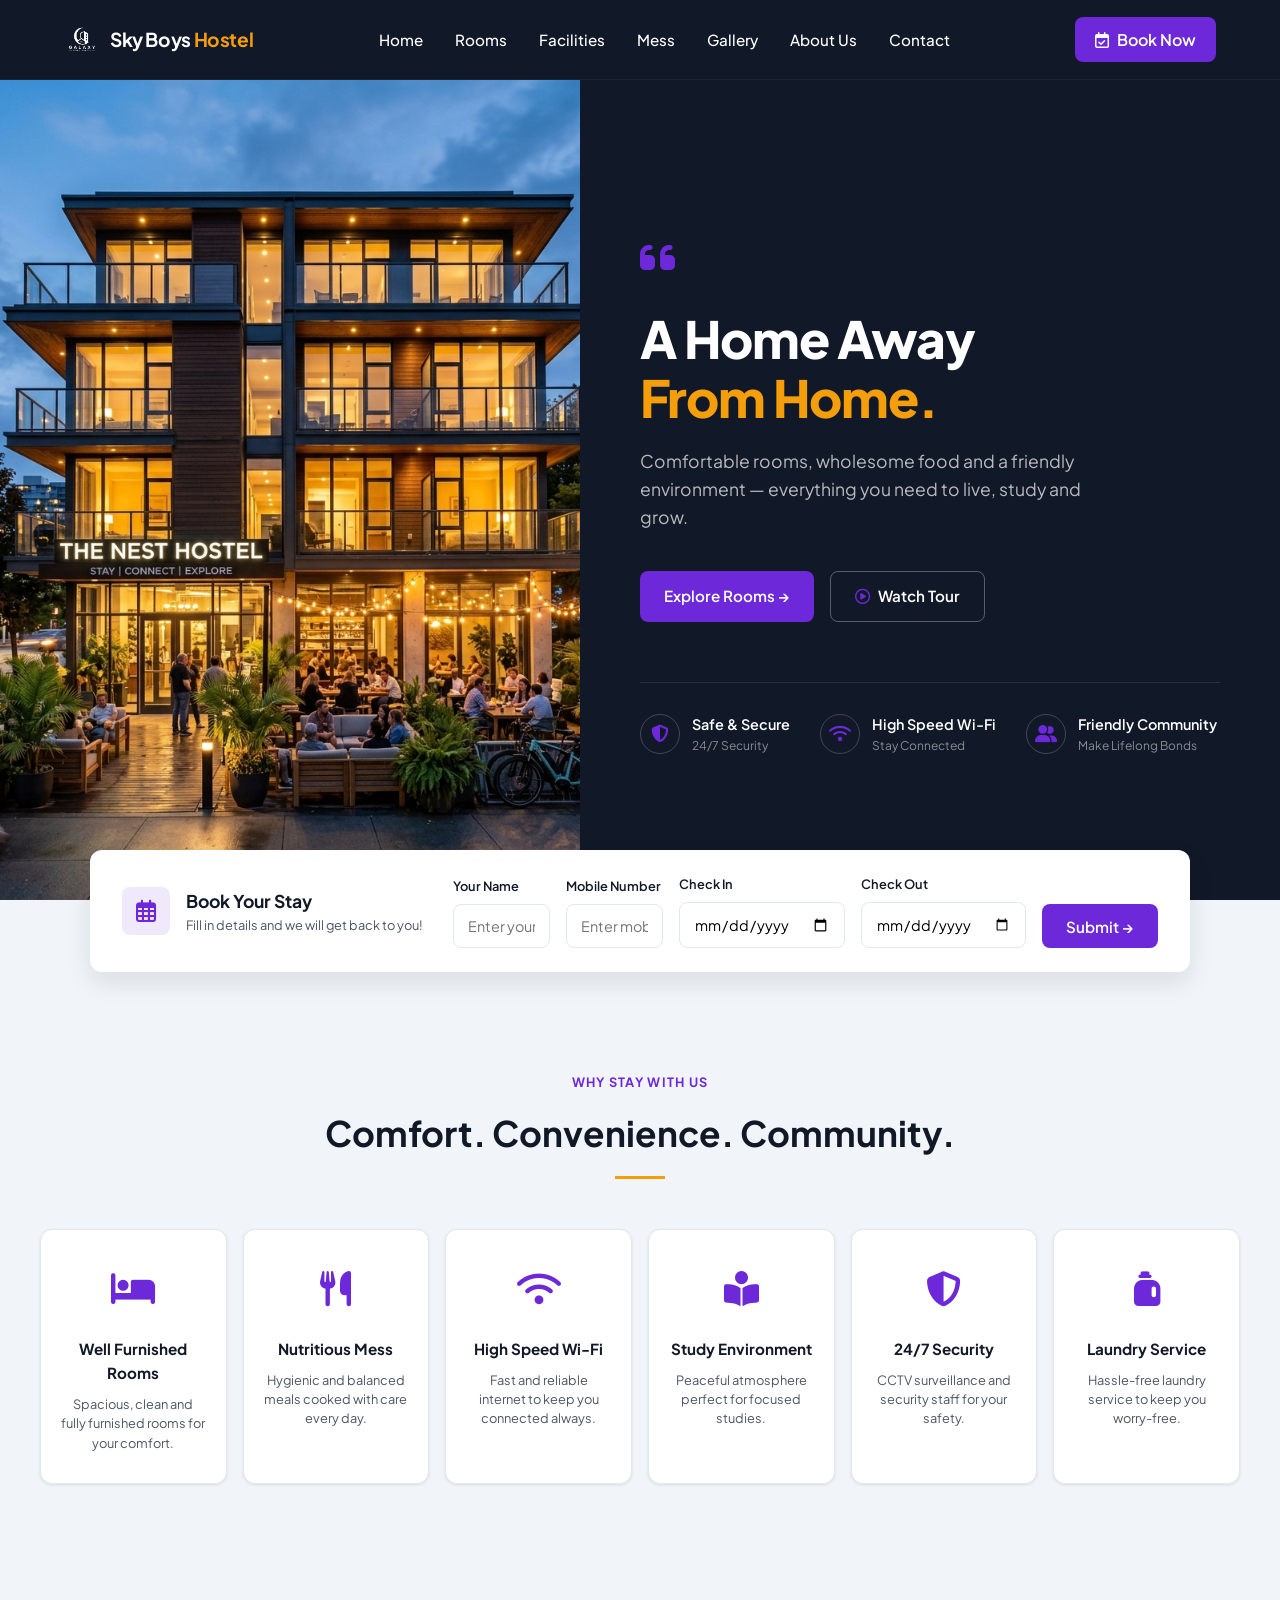
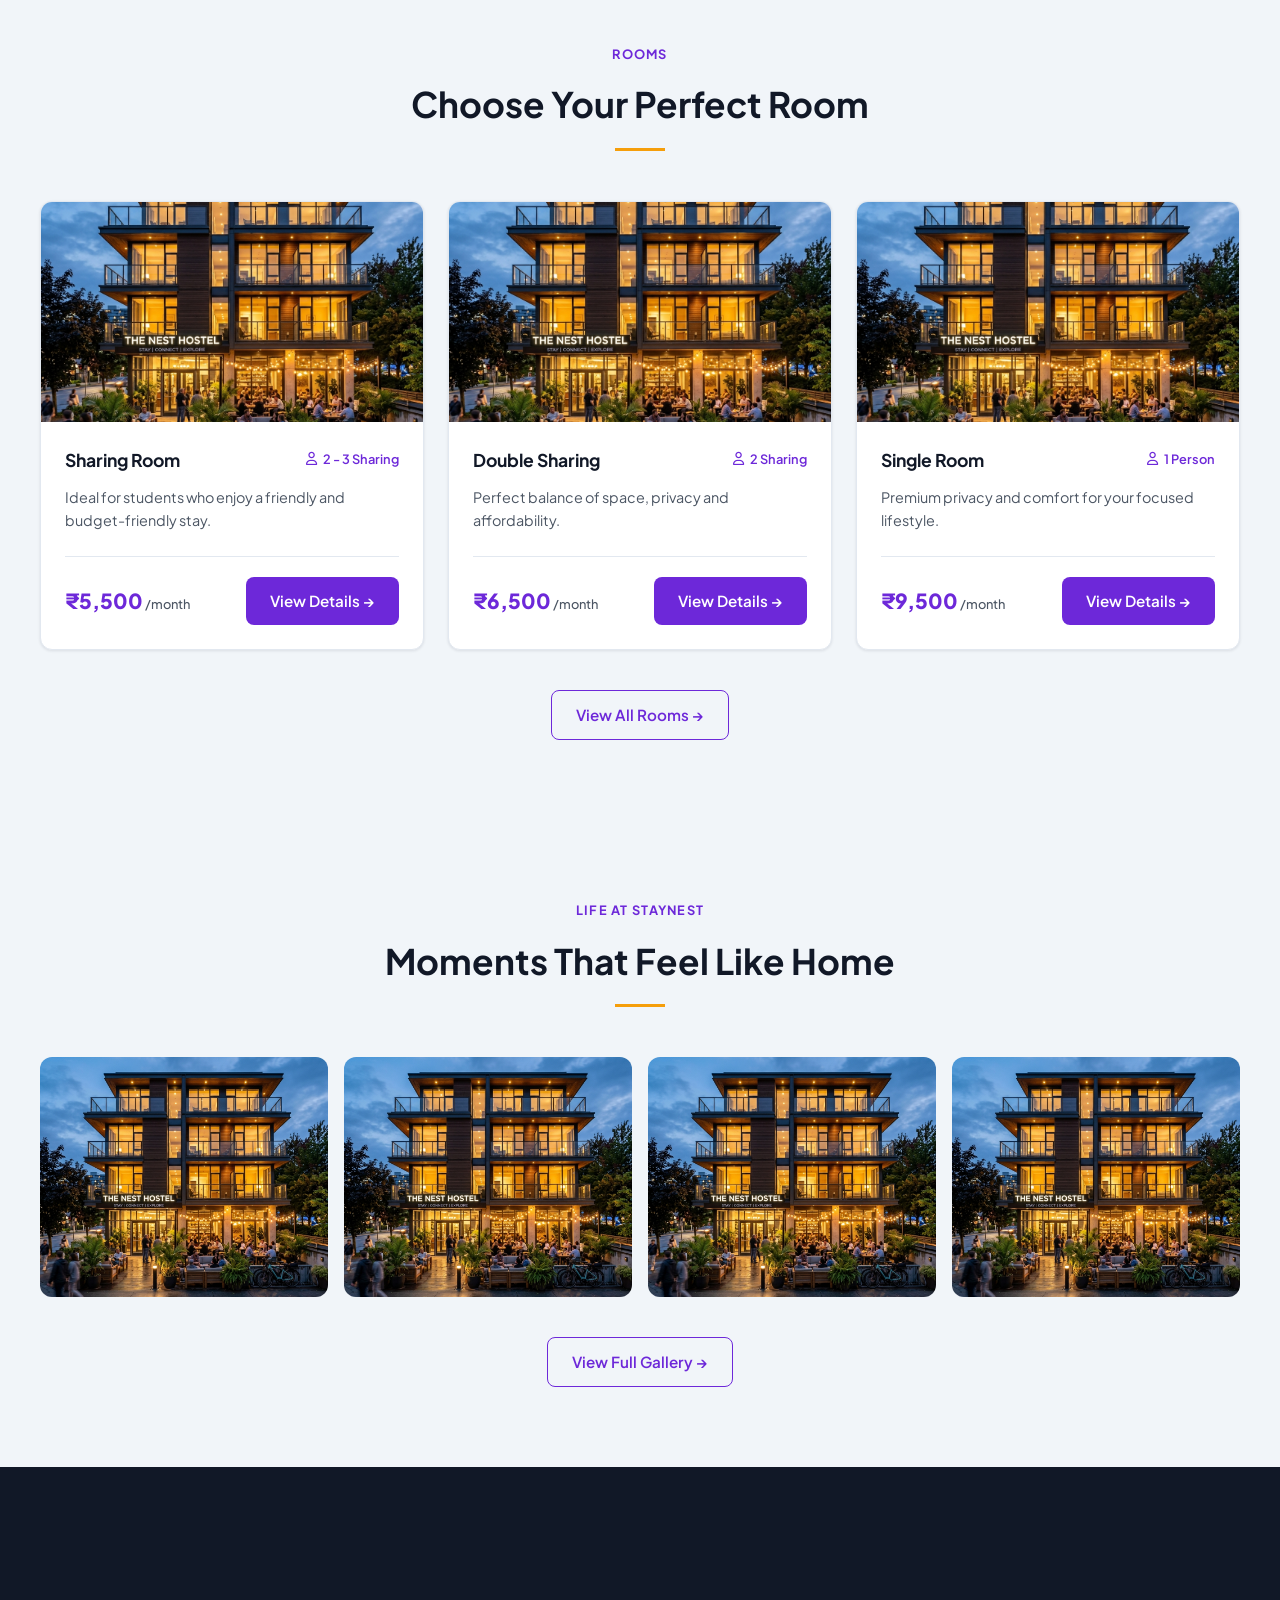
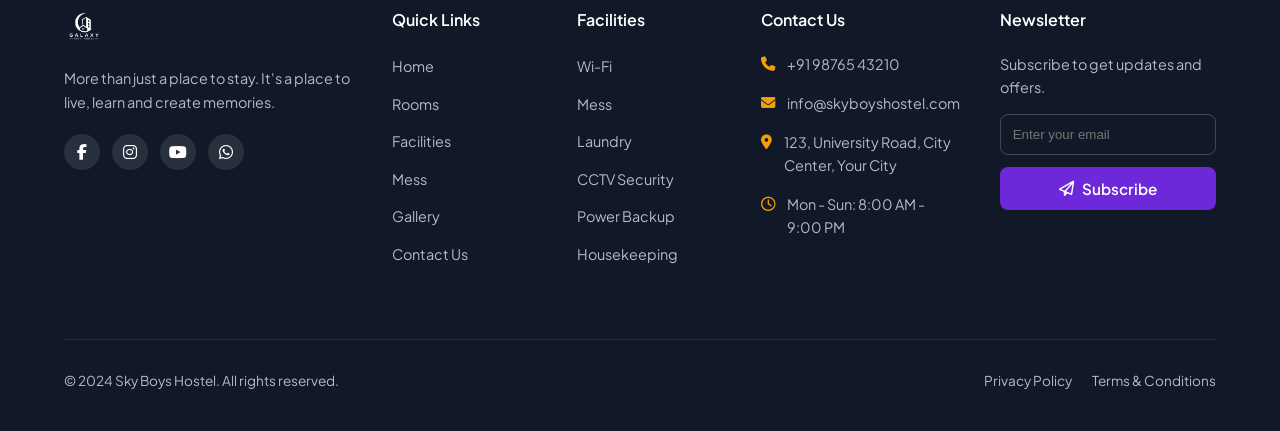
==== commit 406d135d: "Deploy name and map updates" ====
--- a/index.html
+++ b/index.html
@@ -3,7 +3,7 @@
 <head>
   <meta charset="UTF-8">
   <meta name="viewport" content="width=device-width, initial-scale=1.0">
-  <title>StayNest Hostel</title>
+  <title>Sky Boys Hostel</title>
   <!-- Fonts -->
   <link rel="preconnect" href="https://fonts.googleapis.com">
   <link rel="preconnect" href="https://fonts.gstatic.com" crossorigin>
@@ -19,8 +19,8 @@
   <nav class="navbar" role="navigation">
     <div class="container nav-inner">
       <a href="index.html" class="nav-logo">
-        <img src="static/images/Logo.png" alt="StayNest Hostel" class="nav-logo-img">
-        <span class="nav-logo-text">StayNest <span>Hostel</span></span>
+        <img src="static/images/Logo.png" alt="Sky Boys Hostel" class="nav-logo-img">
+        <span class="nav-logo-text">Sky Boys <span>Hostel</span></span>
       </a>
       <ul class="nav-links">
         <li><a href="index.html" class="nav-link">Home</a></li>
@@ -172,26 +172,12 @@
 </section>
 
 
-  <!-- CTA BANNER -->
-  <div class="cta-banner-wrapper">
-    <div class="cta-banner">
-      <div class="cta-content">
-        <div class="cta-icon"><i class="fa-regular fa-comments"></i></div>
-        <div>
-          <h2>Have Questions?</h2>
-          <p>We're here to help you find the perfect stay.</p>
-        </div>
-      </div>
-      <a href="contact.html" class="btn btn-gold">Contact Us &rarr;</a>
-    </div>
-  </div>
-
   <!-- FOOTER -->
   <footer class="footer">
     <div class="container">
       <div class="footer-grid">
         <div class="footer-brand">
-          <img src="static/images/Logo.png" alt="StayNest" class="nav-logo-img" style="height:40px;">
+          <img src="static/images/Logo.png" alt="Sky Boys" class="nav-logo-img" style="height:40px;">
           <p>More than just a place to stay. It's a place to live, learn and create memories.</p>
           <div class="social-links">
             <a href="#"><i class="fa-brands fa-facebook-f"></i></a>
@@ -226,7 +212,7 @@
           <h4>Contact Us</h4>
           <ul class="footer-contact">
             <li><i class="fa-solid fa-phone"></i> +91 98765 43210</li>
-            <li><i class="fa-solid fa-envelope"></i> info@staynesthostel.com</li>
+            <li><i class="fa-solid fa-envelope"></i> info@skyboyshostel.com</li>
             <li><i class="fa-solid fa-location-dot"></i> 123, University Road, City Center, Your City</li>
             <li><i class="fa-regular fa-clock"></i> Mon - Sun: 8:00 AM - 9:00 PM</li>
           </ul>
@@ -241,7 +227,7 @@
         </div>
       </div>
       <div class="footer-bottom">
-        <p>&copy; 2024 StayNest Hostel. All rights reserved.</p>
+        <p>&copy; 2024 Sky Boys Hostel. All rights reserved.</p>
         <div class="footer-bottom-links">
           <a href="#">Privacy Policy</a>
           <a href="#">Terms &amp; Conditions</a>
